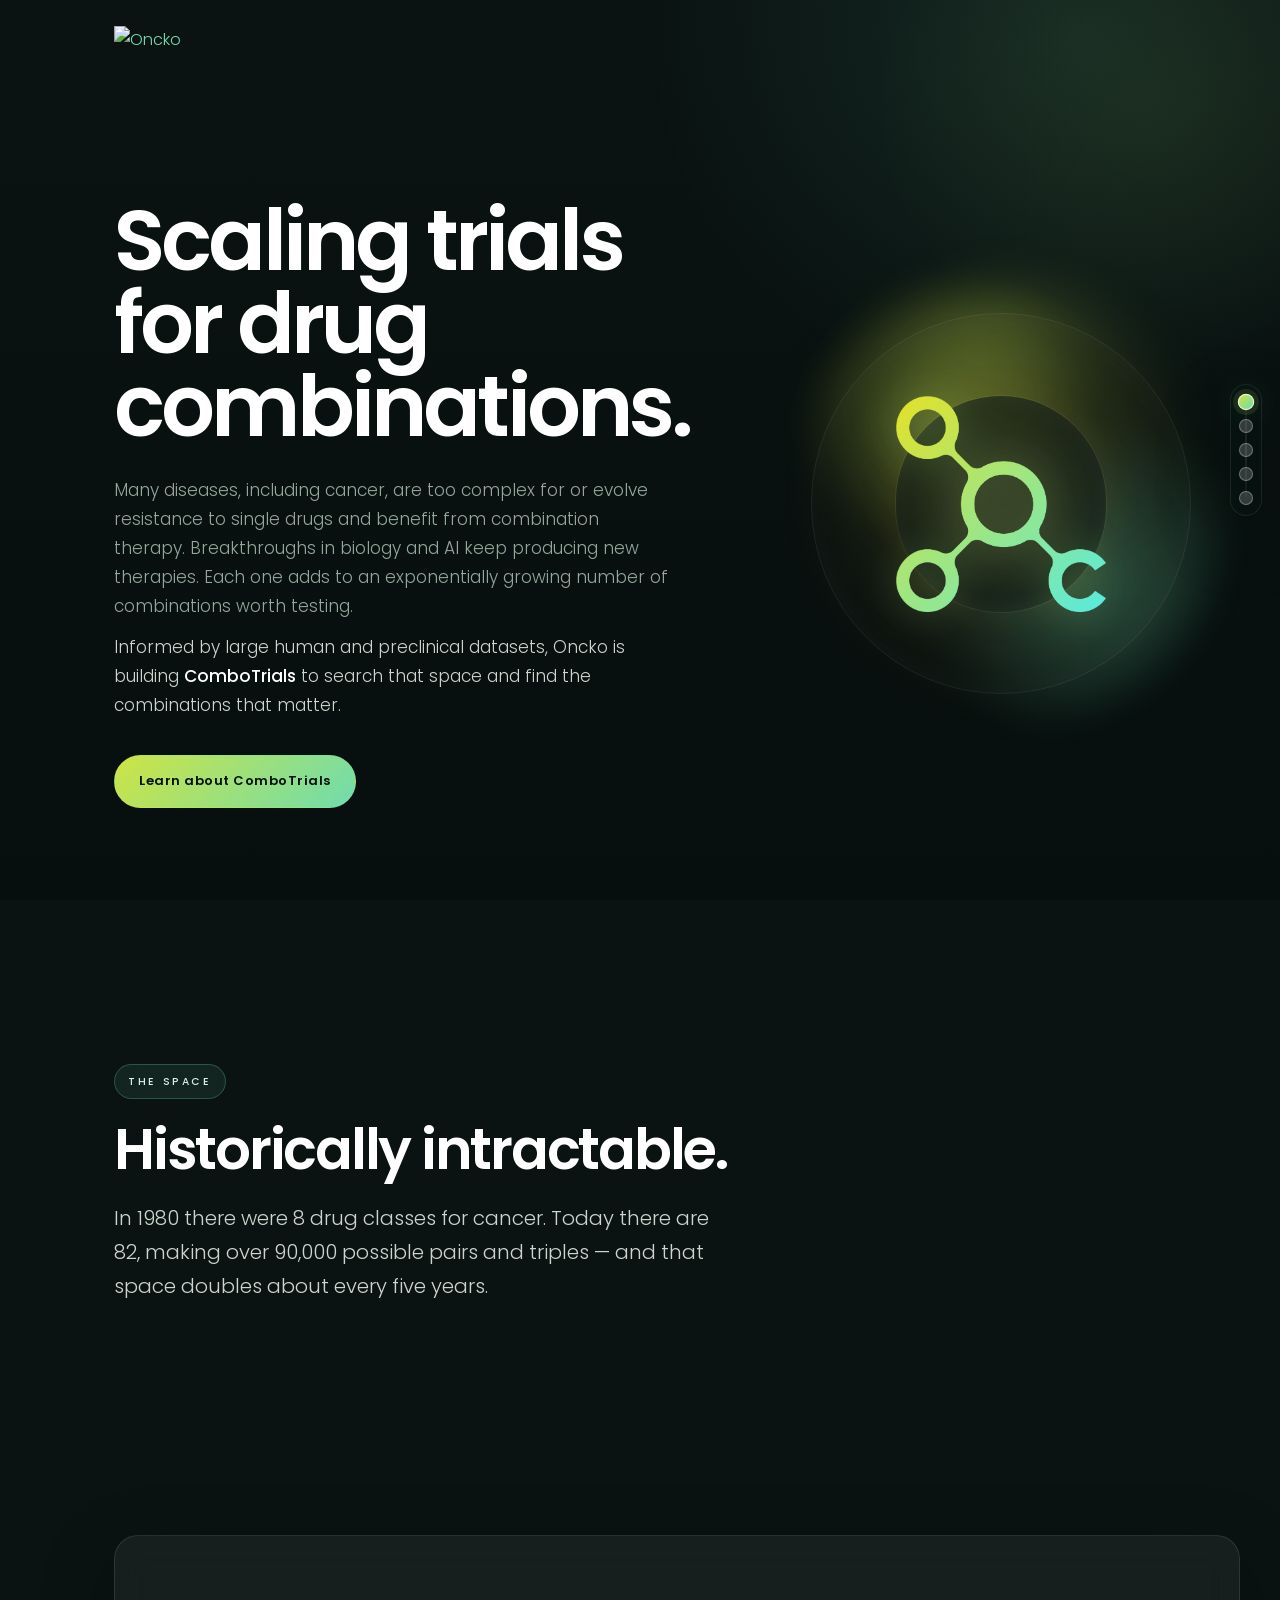
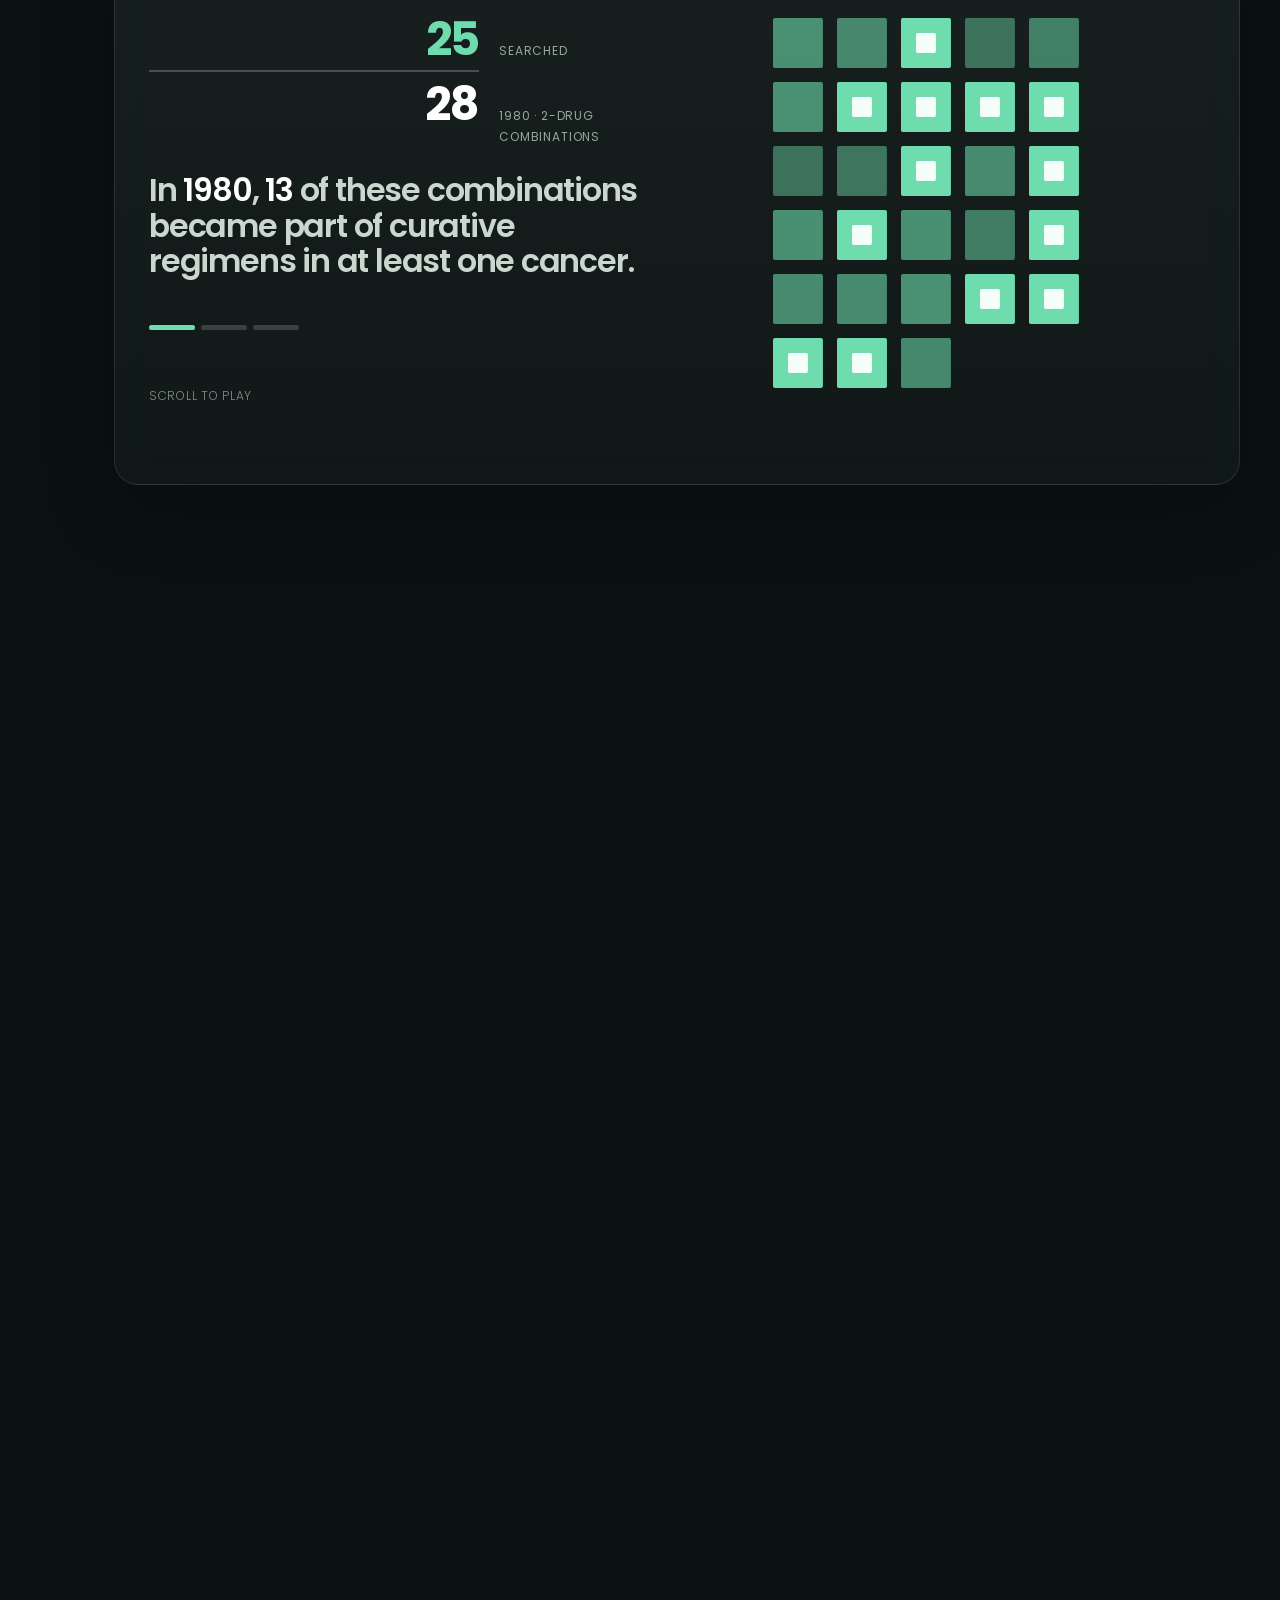
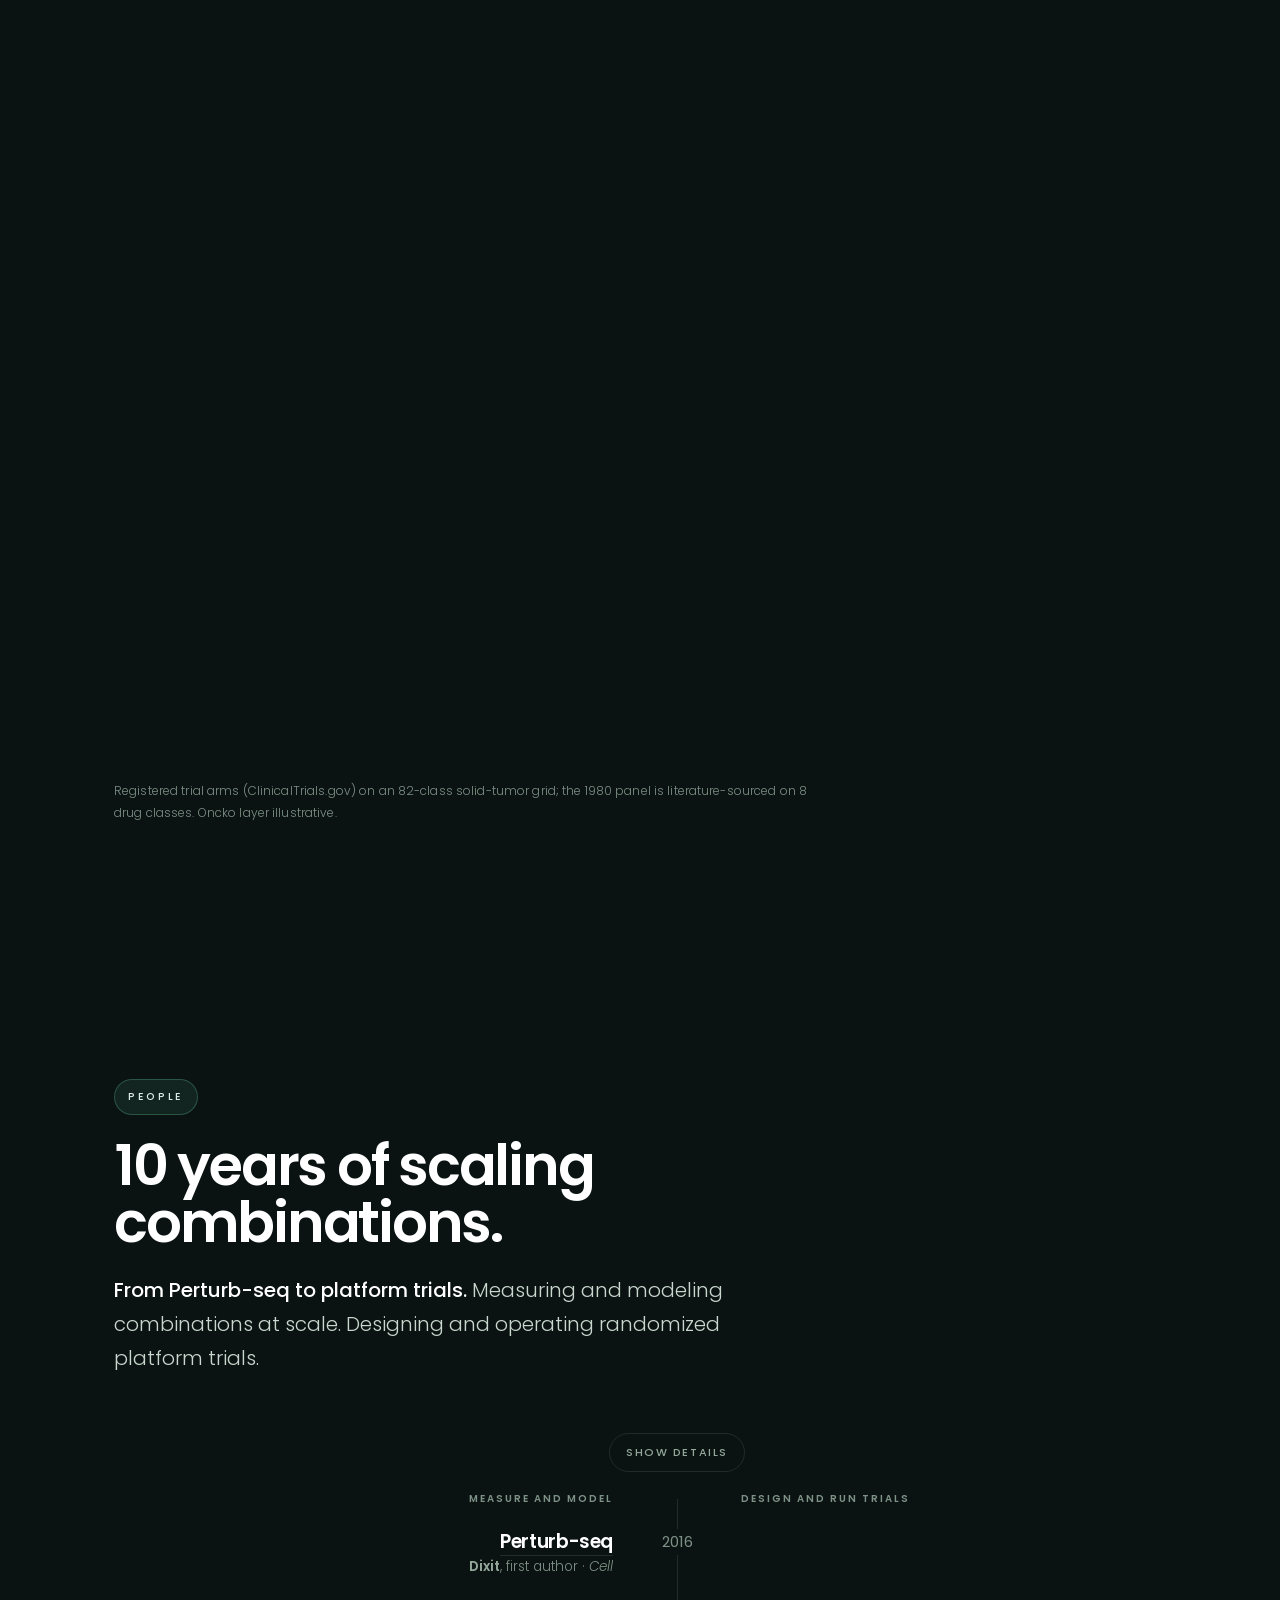
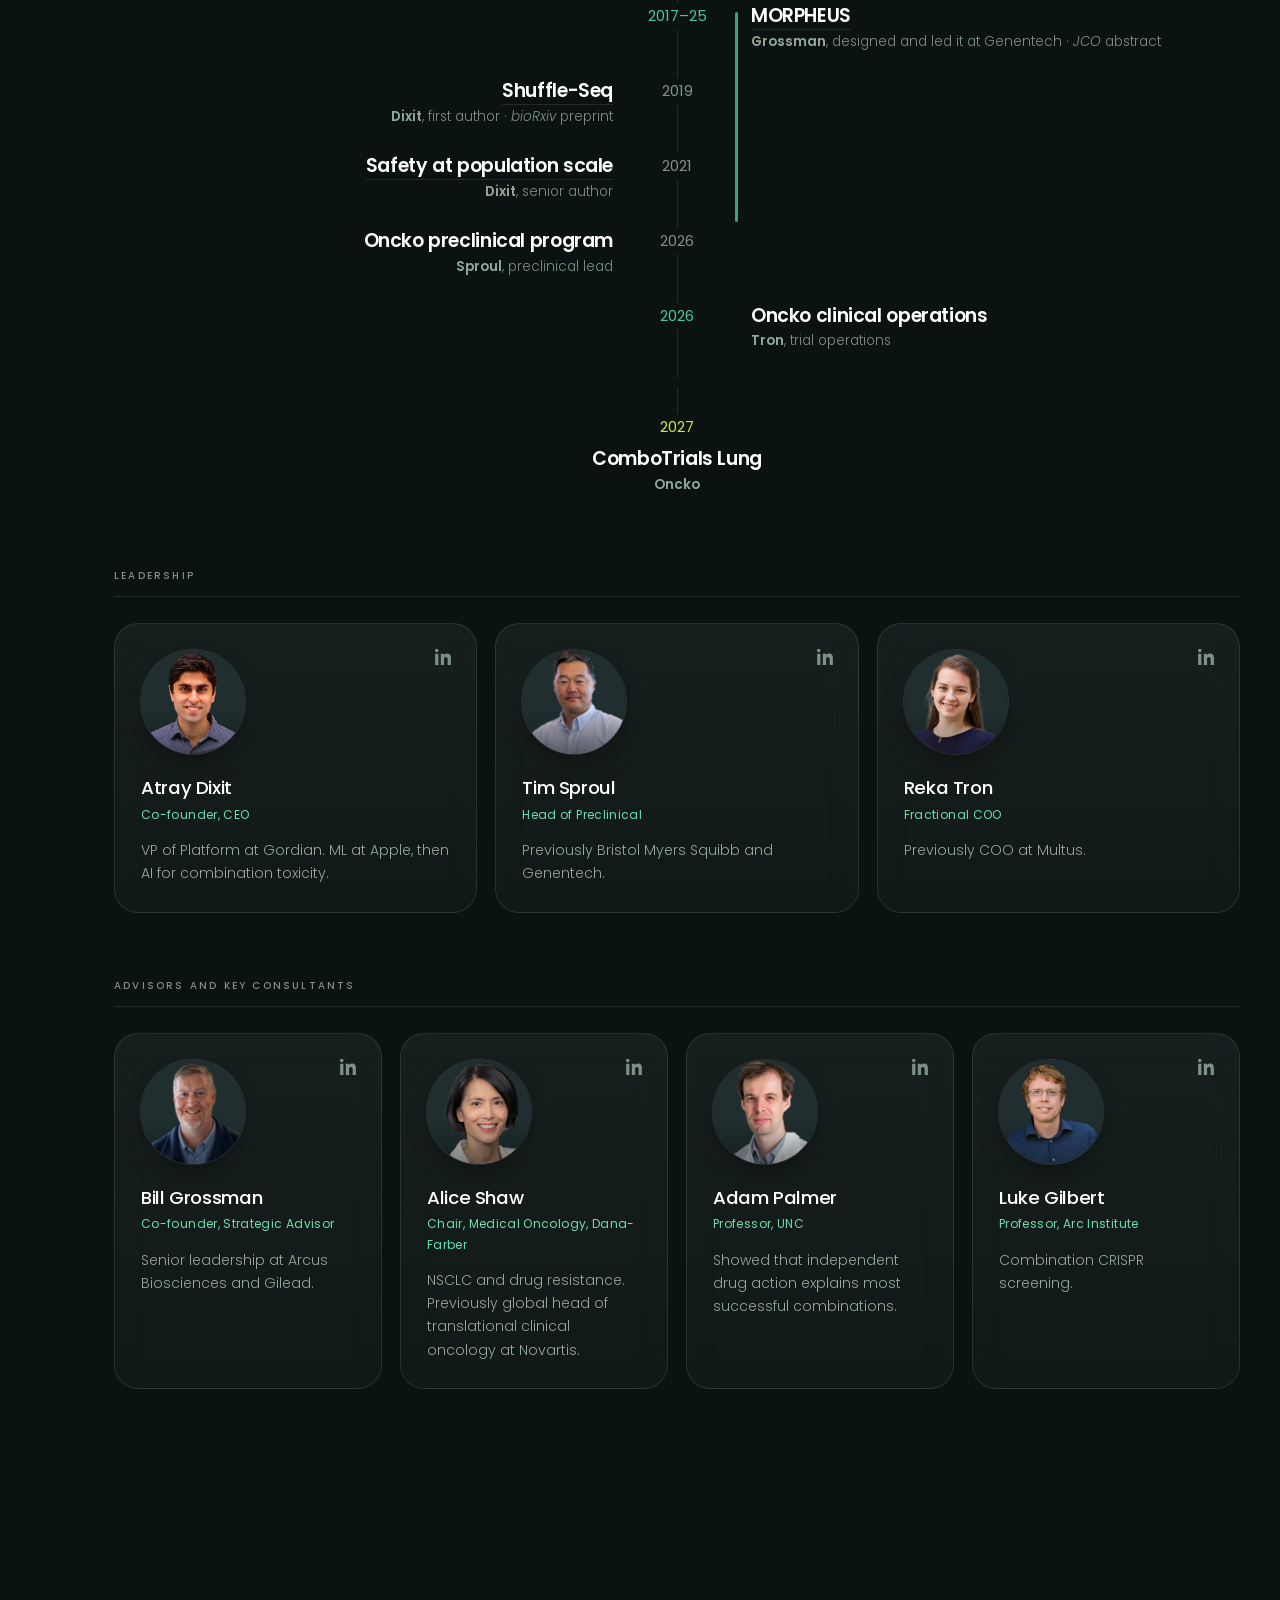
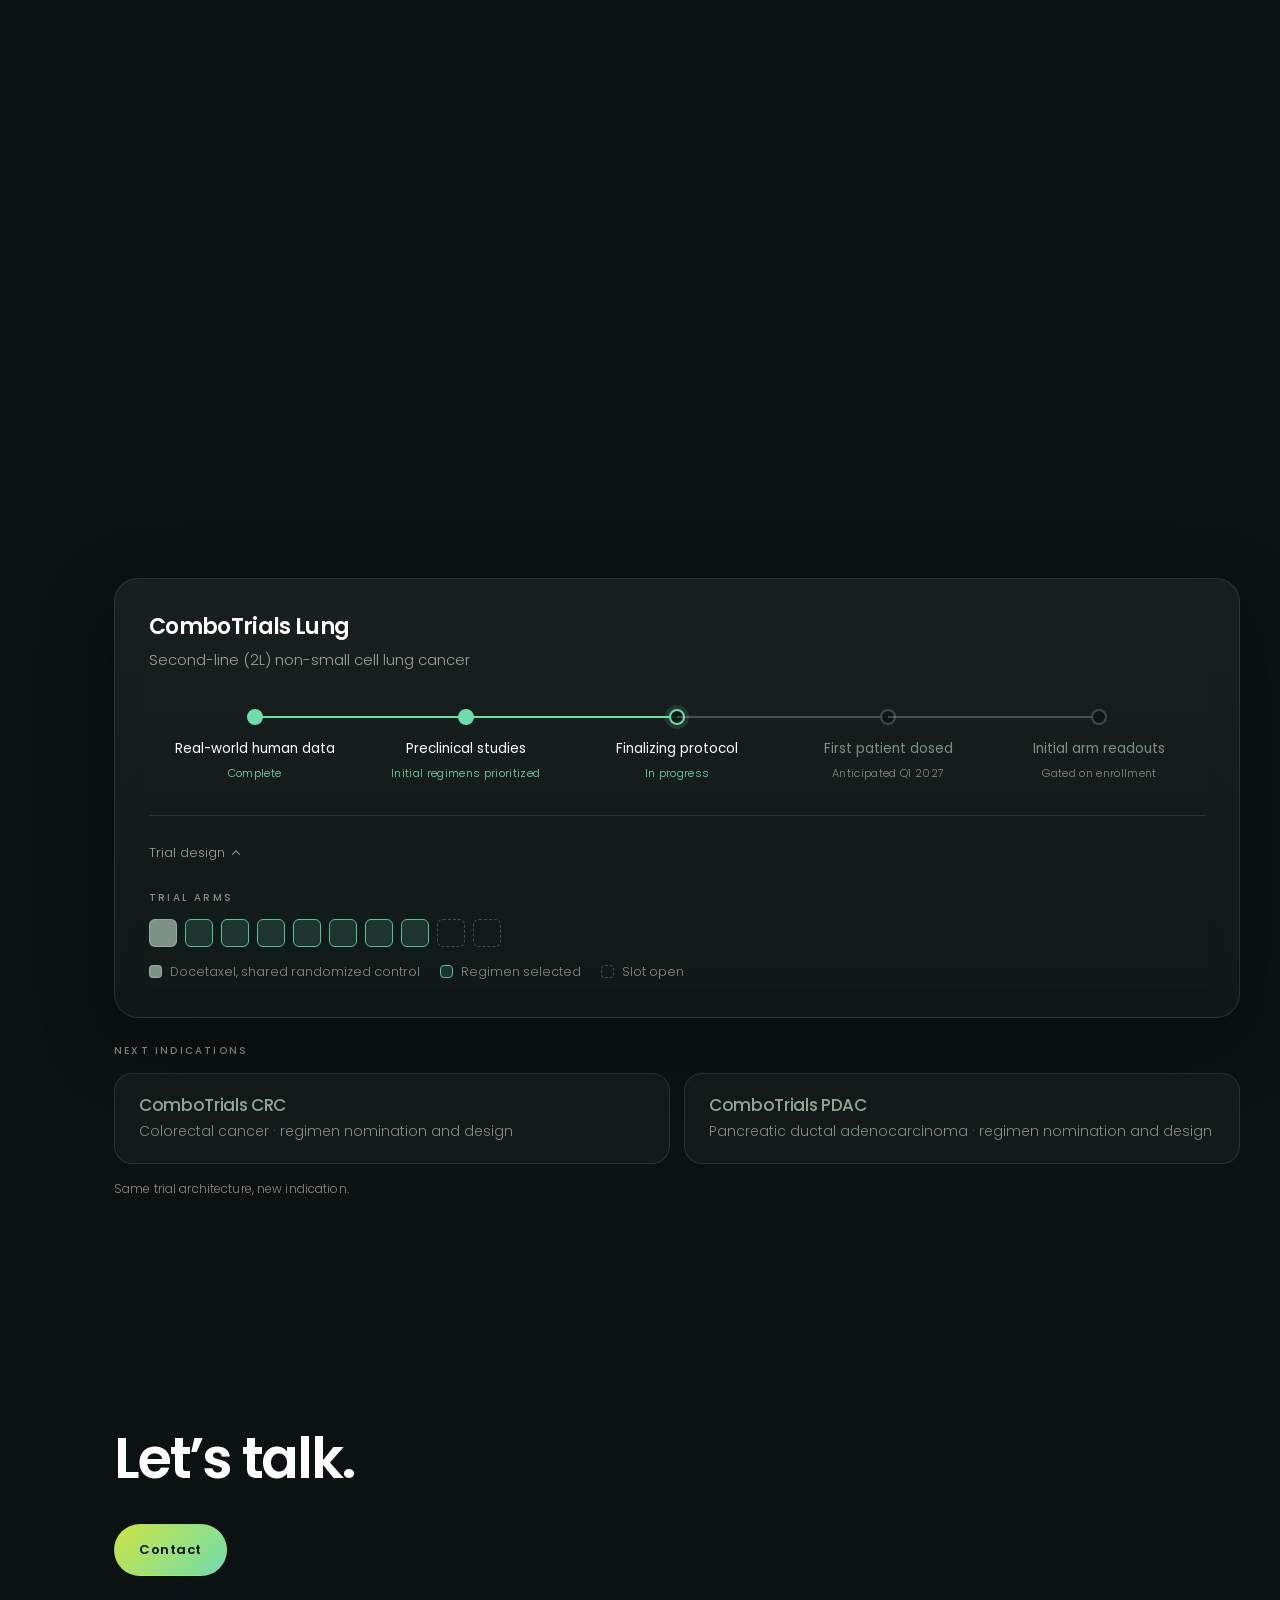
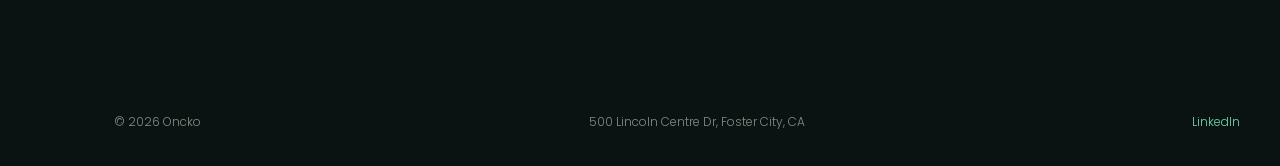
==== index.html @ bdc12501 "Strip internal comments from the shipped source; trim the method disclosure From a disclosure-risk r" ====
<!DOCTYPE html>
<html lang="en">
<head>
  <meta charset="UTF-8" />
  <meta name="viewport" content="width=device-width, initial-scale=1.0" />
  <meta name="color-scheme" content="dark" />
  <meta name="theme-color" content="#0A1312" />
  <meta name="robots" content="index, follow" />
  <meta name="format-detection" content="telephone=no" />
  <meta name="author" content="Oncko" />
  <meta name="description" content="AI makes therapeutic hypotheses abundant. Oncko makes clinical proof scalable. ComboTrials is a platform trial designed to find the best drug combinations." />

  <title>Oncko | Scaling trials for drug combinations</title>
  <link rel="canonical" href="https://www.oncko.com/" />

  <meta property="og:type" content="website" />
  <meta property="og:url" content="https://www.oncko.com/" />
  <meta property="og:site_name" content="Oncko" />
  <meta property="og:title" content="Oncko | Scaling trials for drug combinations" />
  <meta property="og:description" content="AI makes therapeutic hypotheses abundant. Oncko makes clinical proof scalable. ComboTrials is a platform trial designed to find the best drug combinations." />
  <meta property="og:image" content="https://www.oncko.com/img/ONCKO-ICON.png" />

  <meta name="twitter:card" content="summary" />
  <meta name="twitter:title" content="Oncko | Scaling trials for drug combinations" />
  <meta name="twitter:description" content="AI makes therapeutic hypotheses abundant. Oncko makes clinical proof scalable. ComboTrials is a platform trial designed to find the best drug combinations." />
  <meta name="twitter:image" content="https://www.oncko.com/img/ONCKO-ICON.png" />

  <script type="application/ld+json">
  {
    "@context": "https://schema.org",
    "@type": "Organization",
    "name": "Oncko",
    "url": "https://www.oncko.com/",
    "logo": "https://www.oncko.com/img/ONCKO-ICON.png",
    "email": "info@oncko.com",
    "description": "Oncko searches the space of multi-drug therapeutic combinations and tests what it finds in combination trials.",
    "address": {
      "@type": "PostalAddress",
      "streetAddress": "500 Lincoln Centre Dr",
      "addressLocality": "Foster City",
      "addressRegion": "CA",
      "addressCountry": "US"
    },
    "sameAs": ["https://www.linkedin.com/company/oncko/"]
  }
  </script>

  <!-- Google tag (gtag.js) -->
  <script async src="https://www.googletagmanager.com/gtag/js?id=G-SZGFS13KK4"></script>
  <script>
    window.dataLayer = window.dataLayer || [];
    function gtag(){dataLayer.push(arguments);}
    gtag('js', new Date());
    gtag('config', 'G-SZGFS13KK4');
  </script>

  <link rel="preconnect" href="https://fonts.googleapis.com">
  <link rel="preconnect" href="https://fonts.gstatic.com" crossorigin>
  <link href="https://fonts.googleapis.com/css2?family=Poppins:wght@300;400;500;600&display=swap" rel="stylesheet">

  <link rel="icon" href="img/favicon/favicon.ico">
  <link rel="icon" type="image/png" sizes="32x32" href="img/favicon/favicon-32x32.png">
  <link rel="icon" type="image/png" sizes="16x16" href="img/favicon/favicon-16x16.png">
  <link rel="apple-touch-icon" sizes="180x180" href="img/favicon/apple-touch-icon.png">
  <link rel="icon" type="image/png" sizes="192x192" href="img/favicon/android-chrome-192x192.png">
  <link rel="icon" type="image/png" sizes="512x512" href="img/favicon/android-chrome-512x512.png">

  <link rel="stylesheet" href="css/styles.css">
</head>
<body>

  <nav class="side-nav" aria-label="Section navigation">
    <a class="nav-dot active" href="#home" aria-label="Home"><span class="nav-label">Home</span></a>
    <a class="nav-dot" href="#search" aria-label="The space"><span class="nav-label">The space</span></a>
    <a class="nav-dot" href="#team" aria-label="People"><span class="nav-label">People</span></a>
    <a class="nav-dot" href="#trials" aria-label="Trials and partnering"><span class="nav-label">Trials &amp; Partnering</span></a>
    <a class="nav-dot" href="#contact" aria-label="Contact"><span class="nav-label">Contact</span></a>
  </nav>

  <!-- The logo and the footer both used to hang off the viewport's left edge while
       every other thing on the page sits in a centred 1200px column. They agreed
       only at 1280px wide, which is why it went unnoticed: at 1440 the footer was
       43px out and at 1920 it was 283px out, with the logo 361px out. Both now sit
       in the same .container as the content, so one rule governs the page's left
       edge instead of three. -->
  <header class="site-header">
    <div class="container">
      <a href="#home" aria-label="Oncko home"><img src="img/ONCKO-LOGO.svg" alt="Oncko" class="logo"></a>
    </div>
  </header>

  <main class="shell">

    <!-- ==================================================== hero ========= -->
    <section class="section" id="home">
      <div class="container hero">
        <div class="hero-grid">
          <div>
            <h1 data-reveal>Scaling trials for drug combinations.</h1>
            <p class="hero-support" data-reveal style="--d:110ms">
              Many diseases, including cancer, are too complex for or evolve resistance
              to single drugs and benefit from combination therapy.
              Breakthroughs in biology and AI keep producing new therapies. Each one adds to
              an exponentially growing number of combinations worth testing.
            </p>
            <p class="hero-support" data-reveal style="--d:150ms">
              Informed by large human and preclinical datasets, Oncko is building
              <strong>ComboTrials</strong> to search that space and find the combinations that
              matter.
            </p>
            <div class="hero-actions" data-reveal style="--d:185ms">
              <a class="btn btn-primary" href="#trials">Learn about ComboTrials</a>
            </div>
          </div>

          <div class="hero-mark" aria-hidden="true">
            <div class="hero-orb" data-reveal style="--d:160ms">
              <!-- THE GLOW MOVES, AND THE MARK COUNTS ITS OWN COMBINATIONS.
                   Atray, on the ring-and-chords version that was here: "don't like
                   the animation with dots and lines, can you just make the glow
                   move in addition to fading in an out? another idea is that there
                   are essentially 4 nodes in the logo...and we could have all 2^4 =
                   subsets light up randomly."

                   Both, because they are different registers. .hero-sweep is one
                   off-centre blob orbiting the orb, which is the moving light. The
                   four .hero-node glows sit exactly on the mark's own rings and a
                   different SUBSET of them lights each beat - sixteen subsets of
                   four nodes, in a fixed shuffled order, so it looks random and is
                   deterministic and needs no script. The empty set is one of the
                   sixteen and earns its place: it is the dark beat that stops the
                   cycle reading as a loop.

                   Node centres and colours are MEASURED from ONCKO-ICON.png, not
                   guessed: the three closed rings were found as the centroids of
                   their holes, the open "C" by scanline against the mirrored
                   geometry of the ring opposite it. If the icon art ever changes,
                   these four coordinates are wrong and must be re-measured. -->
              <div class="hero-sweep" aria-hidden="true"></div>

              <div class="hero-logo-wrap">
                <span class="hero-node n0"></span>
                <span class="hero-node n1"></span>
                <span class="hero-node n2"></span>
                <span class="hero-node n3"></span>
                <img src="img/ONCKO-ICON.png" alt="" class="hero-logo-mark">
              </div>
            </div>
          </div>
        </div>
      </div>
    </section>

    <!-- ================================================== the space ====== -->
    <section class="section" id="search">
      <div class="container">
        <div class="section-head" data-reveal>
          <p class="eyebrow">The space</p>
          <h2>Historically intractable.</h2>
          <p class="lede">
            In 1980 there were 8 drug classes for cancer. Today there are 82,
            making over 90,000 possible pairs and triples &mdash; and that space doubles
            about every five years.
          </p>
        </div>

        <!-- One viewport tall. The board does not scroll past: while the
             sequence is unfinished, main.js cancels the gesture and holds the
             page here. Do not add runway - runway is what let a flick carry the
             reader out with beats unplayed. -->
        <div class="board-track">
          <div class="board-pin">
            <div class="board-wrap card pad" data-reveal style="--d:120ms">
              <div class="onb" data-state="0">
                <div class="onb-side">
                  <!-- The fraction is a fixed instrument: same two slots on every
                       beat, so the reader's eye learns where to look and the CHANGE
                       is the message. Numerator grows ~116x, denominator ~687,000x.
                       Both roll geometrically off the same interpolant as the camera
                       dolly, so the numbers and the zoom move together. -->
                  <div class="onb-frac" id="onb-frac">
                    <div class="onb-fr">
                      <span class="onb-fnum" id="onb-num">25</span>
                      <span class="onb-flab">searched</span>
                    </div>
                    <div class="onb-frule"></div>
                    <div class="onb-fr">
                      <span class="onb-fden" id="onb-den">28</span>
                      <span class="onb-flab" id="onb-basis">1980 &middot; 2-drug combinations</span>
                    </div>
                  </div>
                  <p class="onb-line" id="onb-line"></p>
                  <div class="onb-prog" id="onb-prog"></div>
                  <p class="onb-hint" id="onb-hint" aria-hidden="true"></p>
                </div>

                <button class="onb-stage" id="onb-stage" aria-live="polite">
                  <canvas class="onb-canvas" id="onb-canvas"></canvas>
                </button>
              </div>
            </div>
          </div>
        </div>

        <p class="caption" data-reveal>
          Registered trial arms (ClinicalTrials.gov) on an 82-class solid-tumor grid;
          the 1980 panel is literature-sourced on 8 drug classes. Oncko layer
          illustrative.
        </p>

      </div>
    </section>

    <!-- ====================================================== people ===== -->
    <section class="section" id="team">
      <div class="container">
        <div class="section-head" data-reveal>
          <p class="eyebrow">People</p>
          <h2>10 years of scaling combinations.</h2>
          <p class="lede">
            <strong>From Perturb-seq to platform trials.</strong> Measuring and modeling
            combinations at scale. Designing and operating randomized platform trials.
          </p>
        </div>

        <!-- Dated, authored, linkable. Every row resolves to a DOI or an NCT, which
             is the point: a credential asks to be believed, an artifact can be
             checked. This is also the only place on the site that carries a date.
             Two tracks on one time axis, and the fork is the argument: the
             preclinical capability was built 2016-2019, the clinical work runs
             2021 onward. Desktop puts them on opposite sides of a centre rail;
             mobile keeps one rail and the two headers stay inline, which works
             because the tracks do not overlap in time. -->
        <!-- ONE TIME AXIS, TWO THREADS, ONE ENDPOINT. Rows are in true
             chronological order and the TRACK is carried by which rail the node sits
             on, not by grouping - which is what fixes 2021 appearing to come after
             2017-2025. Both rails run the full height and bend into the ComboTrials
             node, so the convergence is drawn rather than asserted. All of it lives
             in a narrow left gutter, so the design is width-independent: mobile and
             desktop are the same picture with a narrower gutter, and the content
             column never reflows. -->
        <!-- COMPRESSED BY DEFAULT, ONE CONTROL FOR ALL OF IT. Atray: "having the
             timeline more vertically compressed by default could be good so people
             can scroll through in an instant." Per-row accordions were rejected -
             they hide a checkable DOI behind a tap, seven times over. One toggle
             opens every description at once, and what is hidden is only the
             description sentence: the year, the linked title and the attribution
             stay on screen, so the evidence is never the thing behind the click. -->
        <div class="tl-bar">
          <button class="tl-toggle" type="button" id="tl-toggle" aria-expanded="false" aria-controls="tl-list">
            <span class="tl-tg-a">Show details</span>
            <span class="tl-tg-b">Hide details</span>
          </button>
        </div>

        <ol class="tl" id="tl-list" data-reveal style="--d:80ms">

          <li class="tl-key" aria-hidden="true">
            <span class="tl-k t-a">Measure and model</span>
            <span class="tl-k t-b">Design and run trials</span>
          </li>

          <li class="tl-item t-a" data-year="2016">
            <span class="tl-tag" aria-hidden="true">Measure</span>
            <span class="tl-year">2016</span>
            <div class="tl-body">
              <h3 class="tl-title"><a href="https://doi.org/10.1016/j.cell.2016.11.038" target="_blank" rel="noopener noreferrer">Perturb-seq</a></h3>
              <span class="tl-cite"><b>Dixit</b>, first author &middot; <em>Cell</em></span>
              <p class="tl-what">Scaled CRISPR perturbations including combinations with single-cell RNA readouts.</p>
            </div>
          </li>

          <li class="tl-item t-b is-span" data-year="2017" data-span-to="2025">
            <span class="tl-tag" aria-hidden="true">Trials</span>
            <!-- THE YEAR CELL IS THE TIME AXIS, so a row that is a duration says so
                 here rather than only in a description the compressed default hides.
                 MORPHEUS ran 2017 to 2025; the band's length is interpolated to 2025
                 in main.js so the geometry and the label agree. -->
            <span class="tl-year">2017&ndash;25</span>
            <div class="tl-body">
              <!-- The link is the platform-design abstract, not a results paper, because
                   it is the only MORPHEUS publication Grossman is actually on: author 17
                   of 18, verified against Crossref. He is on neither the JITC MORPHEUS-Lung
                   paper nor the Oncologist PDAC/GC paper that used to be cited here, and
                   an attribution should point at something carrying the name. -->
              <h3 class="tl-title"><a href="https://doi.org/10.1200/JCO.2018.36.4_suppl.TPS530" target="_blank" rel="noopener noreferrer">MORPHEUS</a></h3>
              <span class="tl-cite"><b>Grossman</b>, designed and led it at Genentech &middot; <em>JCO</em> abstract</span>
              <p class="tl-what">Randomized multi-arm platforms across six tumor types, 2017 to 2025.</p>
            </div>
          </li>

          <li class="tl-item t-a" data-year="2019">
            <span class="tl-tag" aria-hidden="true">Measure</span>
            <span class="tl-year">2019</span>
            <div class="tl-body">
              <h3 class="tl-title"><a href="https://doi.org/10.1101/861443" target="_blank" rel="noopener noreferrer">Shuffle-Seq</a></h3>
              <span class="tl-cite"><b>Dixit</b>, first author &middot; <em>bioRxiv</em> preprint</span>
              <p class="tl-what">Scaled combinatorial genetic-interaction screens.</p>
            </div>
          </li>

          <li class="tl-item t-a" data-year="2021">
            <span class="tl-tag" aria-hidden="true">Measure</span>
            <span class="tl-year">2021</span>
            <div class="tl-body">
              <h3 class="tl-title"><a href="https://doi.org/10.3390/ijerph18052600" target="_blank" rel="noopener noreferrer">Safety at population scale</a></h3>
              <span class="tl-cite"><b>Dixit</b>, senior author</span>
              <p class="tl-what">Modeled combination toxicity across 500,000 UK Biobank participants.</p>
            </div>
          </li>

          <li class="tl-item t-a" data-year="2026">
            <span class="tl-tag" aria-hidden="true">Measure</span>
            <span class="tl-year">2026</span>
            <div class="tl-body">
              <h3 class="tl-title">Oncko preclinical program</h3>
              <span class="tl-cite"><b>Sproul</b>, preclinical lead</span>
              <p class="tl-what">Scaled in vivo combination testing; initial regimens prioritized.</p>
            </div>
          </li>

          <li class="tl-item t-b" data-year="2026">
            <span class="tl-tag" aria-hidden="true">Trials</span>
            <span class="tl-year">2026</span>
            <div class="tl-body">
              <h3 class="tl-title">Oncko clinical operations</h3>
              <span class="tl-cite"><b>Tron</b>, trial operations</span>
              <p class="tl-what">ComboTrials Lung protocol in finalization.</p>
            </div>
          </li>

          <li class="tl-join" aria-hidden="true">
            <svg viewBox="0 0 100 100" preserveAspectRatio="none" focusable="false">
              <path d="M18 0 L45 100" vector-effect="non-scaling-stroke"/>
              <path d="M72 0 L45 100" vector-effect="non-scaling-stroke"/>
            </svg>
          </li>

          <li class="tl-item t-end" data-year="2027">
            <span class="tl-tag" aria-hidden="true">Oncko</span>
            <span class="tl-year">2027</span>
            <div class="tl-body">
              <h3 class="tl-title">ComboTrials Lung</h3>
              <span class="tl-cite"><b>Oncko</b></span>
              <p class="tl-what">First patient anticipated Q1 2027.</p>
            </div>
          </li>

        </ol>

        <div class="tier" data-reveal>
          <span class="label">Leadership</span>
          <div class="people">

            <a class="person" href="https://www.linkedin.com/in/atray-dixit/" target="_blank" rel="noopener noreferrer">
              <span class="li" aria-hidden="true">
                <svg width="17" height="17" viewBox="0 0 24 24" fill="currentColor"><path d="M4.98 3.5C4.98 4.88 3.87 6 2.5 6S0 4.88 0 3.5C0 2.12 1.12 1 2.5 1S4.98 2.12 4.98 3.5zM.22 8h4.56V24H.22V8zm7.98 0h4.37v2.19h.06c.61-1.16 2.1-2.38 4.32-2.38 4.62 0 5.47 3.04 5.47 7V24h-4.56v-8.15c0-1.94-.7-3.27-2.44-3.27-1.33 0-2.12.9-2.47 1.76-.13.31-.16.74-.16 1.17V24H8.2V8z"/></svg>
              </span>
              <div class="avatar"><img src="img/team/atray.jpg" alt="Atray Dixit" loading="lazy"></div>
              <h3>Atray Dixit</h3>
              <p class="role">Co-founder, CEO</p>
              <p class="bio">
                VP of Platform at Gordian. ML at Apple, then AI for combination
                toxicity.
              </p>
            </a>

            <a class="person" href="https://www.linkedin.com/in/tim-sproul/" target="_blank" rel="noopener noreferrer">
              <span class="li" aria-hidden="true">
                <svg width="17" height="17" viewBox="0 0 24 24" fill="currentColor"><path d="M4.98 3.5C4.98 4.88 3.87 6 2.5 6S0 4.88 0 3.5C0 2.12 1.12 1 2.5 1S4.98 2.12 4.98 3.5zM.22 8h4.56V24H.22V8zm7.98 0h4.37v2.19h.06c.61-1.16 2.1-2.38 4.32-2.38 4.62 0 5.47 3.04 5.47 7V24h-4.56v-8.15c0-1.94-.7-3.27-2.44-3.27-1.33 0-2.12.9-2.47 1.76-.13.31-.16.74-.16 1.17V24H8.2V8z"/></svg>
              </span>
              <div class="avatar"><img src="img/team/tim.jpg" alt="Tim Sproul" loading="lazy"></div>
              <h3>Tim Sproul</h3>
              <p class="role">Head of Preclinical</p>
              <p class="bio">
                Previously Bristol Myers Squibb and Genentech.
              </p>
            </a>

            <a class="person" href="https://www.linkedin.com/in/rekatron/" target="_blank" rel="noopener noreferrer">
              <span class="li" aria-hidden="true">
                <svg width="17" height="17" viewBox="0 0 24 24" fill="currentColor"><path d="M4.98 3.5C4.98 4.88 3.87 6 2.5 6S0 4.88 0 3.5C0 2.12 1.12 1 2.5 1S4.98 2.12 4.98 3.5zM.22 8h4.56V24H.22V8zm7.98 0h4.37v2.19h.06c.61-1.16 2.1-2.38 4.32-2.38 4.62 0 5.47 3.04 5.47 7V24h-4.56v-8.15c0-1.94-.7-3.27-2.44-3.27-1.33 0-2.12.9-2.47 1.76-.13.31-.16.74-.16 1.17V24H8.2V8z"/></svg>
              </span>
              <div class="avatar"><img src="img/team/reka.png" alt="Reka Tron" loading="lazy"></div>
              <h3>Reka Tron</h3>
              <p class="role">Fractional COO</p>
              <p class="bio">Previously COO at Multus.</p>
            </a>

          </div>
        </div>

        <div class="tier" data-reveal>
          <span class="label">Advisors and key consultants</span>
          <div class="people">

            <a class="person" href="https://www.linkedin.com/in/william-grossman-md-phd-7958018/" target="_blank" rel="noopener noreferrer">
              <span class="li" aria-hidden="true">
                <svg width="17" height="17" viewBox="0 0 24 24" fill="currentColor"><path d="M4.98 3.5C4.98 4.88 3.87 6 2.5 6S0 4.88 0 3.5C0 2.12 1.12 1 2.5 1S4.98 2.12 4.98 3.5zM.22 8h4.56V24H.22V8zm7.98 0h4.37v2.19h.06c.61-1.16 2.1-2.38 4.32-2.38 4.62 0 5.47 3.04 5.47 7V24h-4.56v-8.15c0-1.94-.7-3.27-2.44-3.27-1.33 0-2.12.9-2.47 1.76-.13.31-.16.74-.16 1.17V24H8.2V8z"/></svg>
              </span>
              <div class="avatar"><img src="img/team/bill.jpg" alt="Bill Grossman" loading="lazy"></div>
              <h3>Bill Grossman</h3>
              <p class="role">Co-founder, Strategic Advisor</p>
              <p class="bio">
                Senior leadership at Arcus Biosciences and Gilead.
              </p>
            </a>

            <a class="person" href="https://www.linkedin.com/in/alice-shaw-7a1023b/" target="_blank" rel="noopener noreferrer">
              <span class="li" aria-hidden="true">
                <svg width="17" height="17" viewBox="0 0 24 24" fill="currentColor"><path d="M4.98 3.5C4.98 4.88 3.87 6 2.5 6S0 4.88 0 3.5C0 2.12 1.12 1 2.5 1S4.98 2.12 4.98 3.5zM.22 8h4.56V24H.22V8zm7.98 0h4.37v2.19h.06c.61-1.16 2.1-2.38 4.32-2.38 4.62 0 5.47 3.04 5.47 7V24h-4.56v-8.15c0-1.94-.7-3.27-2.44-3.27-1.33 0-2.12.9-2.47 1.76-.13.31-.16.74-.16 1.17V24H8.2V8z"/></svg>
              </span>
              <div class="avatar"><img src="img/team/alice.jpg" alt="Alice Shaw" loading="lazy"></div>
              <h3>Alice Shaw</h3>
              <p class="role">Chair, Medical Oncology, Dana-Farber</p>
              <p class="bio">
                NSCLC and drug resistance. Previously global head of translational clinical
                oncology at Novartis.
              </p>
            </a>

            <a class="person" href="https://www.linkedin.com/in/adam-palmer-02181814/" target="_blank" rel="noopener noreferrer">
              <span class="li" aria-hidden="true">
                <svg width="17" height="17" viewBox="0 0 24 24" fill="currentColor"><path d="M4.98 3.5C4.98 4.88 3.87 6 2.5 6S0 4.88 0 3.5C0 2.12 1.12 1 2.5 1S4.98 2.12 4.98 3.5zM.22 8h4.56V24H.22V8zm7.98 0h4.37v2.19h.06c.61-1.16 2.1-2.38 4.32-2.38 4.62 0 5.47 3.04 5.47 7V24h-4.56v-8.15c0-1.94-.7-3.27-2.44-3.27-1.33 0-2.12.9-2.47 1.76-.13.31-.16.74-.16 1.17V24H8.2V8z"/></svg>
              </span>
              <div class="avatar"><img src="img/team/adam.jpg" alt="Adam Palmer" loading="lazy"></div>
              <h3>Adam Palmer</h3>
              <p class="role">Professor, UNC</p>
              <p class="bio">
                Showed that independent drug action explains most successful combinations.
              </p>
            </a>

            <a class="person" href="https://www.linkedin.com/in/luke-gilbert-482a1048/" target="_blank" rel="noopener noreferrer">
              <span class="li" aria-hidden="true">
                <svg width="17" height="17" viewBox="0 0 24 24" fill="currentColor"><path d="M4.98 3.5C4.98 4.88 3.87 6 2.5 6S0 4.88 0 3.5C0 2.12 1.12 1 2.5 1S4.98 2.12 4.98 3.5zM.22 8h4.56V24H.22V8zm7.98 0h4.37v2.19h.06c.61-1.16 2.1-2.38 4.32-2.38 4.62 0 5.47 3.04 5.47 7V24h-4.56v-8.15c0-1.94-.7-3.27-2.44-3.27-1.33 0-2.12.9-2.47 1.76-.13.31-.16.74-.16 1.17V24H8.2V8z"/></svg>
              </span>
              <div class="avatar"><img src="img/team/luke.jpg" alt="Luke Gilbert" loading="lazy"></div>
              <h3>Luke Gilbert</h3>
              <p class="role">Professor, Arc Institute</p>
              <p class="bio">Combination CRISPR screening.</p>
            </a>

          </div>
        </div>

      </div>
    </section>


    <!-- ==================================================== trials ====== -->
    <section class="section" id="trials">
      <div class="container">
        <div class="section-head" data-reveal>
          <p class="eyebrow">Trials &amp; Partnering</p>
          <!-- THE WORDMARK APPEARS EXACTLY ONCE, IN THE HEADLINE, ABOVE ITS
               EXPANSION. It went under the H2 first and the word then appeared
               twice forty pixels apart, styled once and not the other - so it
               lives IN the headline instead, which is where a wordmark belongs and
               leaves the word said once.

               The name stays plain "ComboTrials" in all eight other places on the
               page. Mid-word capitals get spelled out by screen readers and read as
               a typo wherever the reader has not been told what they mean, and the
               protocol and the deck say ComboTrials, so the site should not be the
               one document that disagrees. Here the four letters sit directly above
               the four words they stand for and the same mint marks both, so the
               device explains itself in a glance and never has to appear again.

               aria-label carries the plain name; the styled copy is aria-hidden, so
               assistive tech says "ComboTrials programs" and recites no letters. -->
          <h2 class="h2-mark">
            <span aria-label="ComboTrials"><span aria-hidden="true">Combo<b>T</b>r<b>IAL</b>s</span></span> programs.
          </h2>
          <p class="lm-exp"><b>T</b>rial <b>i</b>n <b>a</b> <b>l</b>oop</p>

          <p class="lede">
            Platform clinical trials designed to scale combination testing. Built for teams exploring
            new combinations in lung, colorectal or pancreatic cancer.
          </p>
        </div>

        <div class="join" data-reveal style="--d:80ms">
          <p>
            One protocol, one shared randomized control, one operational team, and a set of
            prioritized backbones to combine with. A partner arm joins the platform instead of
            standing up a new trial, which is what shortens the path to human proof.
          </p>
          <a class="btn btn-primary" href="mailto:partnerships@oncko.com">Interested in partnering?</a>
        </div>

        <div class="cp">

          <section class="program card pad" data-reveal aria-labelledby="lung-title">
            <h3 id="lung-title">ComboTrials Lung</h3>
            <p class="indication">Second-line (2L) non-small cell lung cancer</p>

            <ol class="track">
              <li class="stage done">
                <div class="marker" aria-hidden="true"><span class="dot"></span></div>
                <div class="stage-name">Real-world human data</div>
                <div class="stage-status">Complete</div>
              </li>

              <li class="stage done">
                <div class="marker" aria-hidden="true"><span class="dot"></span></div>
                <div class="stage-name">Preclinical studies</div>
                <div class="stage-status">Initial regimens prioritized</div>
              </li>

              <li class="stage current" aria-current="step">
                <div class="marker" aria-hidden="true"><span class="dot"></span></div>
                <div class="stage-name">Finalizing protocol</div>
                <div class="stage-status">In progress</div>
              </li>

              <li class="stage">
                <div class="marker" aria-hidden="true"><span class="dot"></span></div>
                <div class="stage-name">First patient dosed</div>
                <div class="stage-status">Anticipated Q1 2027</div>
              </li>

              <li class="stage">
                <div class="marker" aria-hidden="true"><span class="dot"></span></div>
                <div class="stage-name">Initial arm readouts</div>
                <div class="stage-status">Gated on enrollment</div>
              </li>
            </ol>

            <details class="arms-detail" open>
              <summary>Trial design</summary>

              <span class="label">Trial arms</span>
              <div class="arm-grid" role="img"
                   aria-label="Ten arms: one shared docetaxel control, seven with a regimen selected, two slots still open.">
                <div class="arm control"></div>
                <div class="arm selected"></div>
                <div class="arm selected"></div>
                <div class="arm selected"></div>
                <div class="arm selected"></div>
                <div class="arm selected"></div>
                <div class="arm selected"></div>
                <div class="arm selected"></div>
                <div class="arm slot-open"></div>
                <div class="arm slot-open"></div>
              </div>

              <!-- legend order follows the row order, left to right -->
              <div class="arm-keys">
                <span><i class="arm control" aria-hidden="true"></i>Docetaxel, shared randomized control</span>
                <span><i class="arm selected" aria-hidden="true"></i>Regimen selected</span>
                <span><i class="arm slot-open" aria-hidden="true"></i>Slot open</span>
              </div>
            </details>

          </section>

          <div class="next" data-reveal>
            <span class="label">Next indications</span>
            <div class="next-row">
              <div class="next-card">
                <h3>ComboTrials CRC</h3>
                <p>Colorectal cancer &middot; regimen nomination and design</p>
              </div>
              <div class="next-card">
                <h3>ComboTrials PDAC</h3>
                <p>Pancreatic ductal adenocarcinoma &middot; regimen nomination and design</p>
              </div>
            </div>
            <p class="caption">
              Same trial architecture, new indication.
            </p>
          </div>
        </div>
      </div>
    </section>

    <!-- ===================================================== contact ===== -->
    <section class="section" id="contact">
      <div class="container">
        <!-- No eyebrow here, deliberately: with the button reading "Contact" an
             eyebrow reading CONTACT is the same word twice inside 100px. "Let's
             talk." is the only distinctive copy in the section, so it stays and
             the eyebrow goes. The nav dot's label is independent of it. -->
        <div data-reveal>
          <h2>Let&rsquo;s talk.</h2>
          <div class="hero-actions">
            <a class="btn btn-primary" href="mailto:info@oncko.com">Contact</a>
          </div>
        </div>
      </div>
    </section>

  </main>

  <footer>
    <div class="container foot-row">
      <span>&copy; 2026 Oncko</span>
      <span>500 Lincoln Centre Dr, Foster City, CA</span>
      <a href="https://www.linkedin.com/company/oncko/" target="_blank" rel="noopener noreferrer">LinkedIn</a>
    </div>
  </footer>

  <script src="js/main.js"></script>
</body>
</html>
---- css/styles.css ----
:root {
  --ground:      #0A1312;
  --ground-2:    #070F0E;
  --panel:       linear-gradient(180deg, rgba(255,255,255,0.055), rgba(255,255,255,0.028));
  --panel-2:     rgba(255,255,255,0.035);
  --rule:        rgba(255,255,255,0.10);
  --rule-strong: rgba(255,255,255,0.22);

  --text:  #FFFFFF;
  --body:  #C9D7CE;
  --muted: #93A79B;
  --faint: #7E9186;

  --lime:      #CEE444;
  --mint:      #6FDCAE;
  --mint-mid:  #4FC49A;
  --mint-wash: rgba(111, 220, 174, 0.14);

  --sans: Poppins, ui-sans-serif, system-ui, -apple-system, "Segoe UI", sans-serif;

  --pad-y:  clamp(84px, 10vw, 140px);
  --pad-x:  clamp(20px, 4vw, 40px);
  --nav-w:  74px;
  --max:    1200px;
  --radius: 24px;
  --shadow: 0 24px 72px rgba(0, 0, 0, 0.28);
  --ease:   cubic-bezier(0.22, 1, 0.36, 1);
}

*, *::before, *::after { box-sizing: border-box; }

html { scroll-behavior: smooth; }

body {
  margin: 0;
  background: var(--ground);
  color: var(--body);
  font-family: var(--sans);
  font-size: 16px;
  font-weight: 300;
  line-height: 1.7;
  -webkit-font-smoothing: antialiased;

}

body::before {
  content: "";
  position: fixed;
  inset: 0;
  pointer-events: none;
  z-index: 0;
  background:
    radial-gradient(54vw 48vw at 84% 4%, rgba(111, 220, 174, 0.11), transparent 62%),
    radial-gradient(38vw 34vw at 90% 12%, rgba(206, 228, 68, 0.055), transparent 58%),
    linear-gradient(180deg, var(--ground) 0%, var(--ground-2) 100%);
}

img, svg { max-width: 100%; }

a { color: var(--mint); text-decoration: none; }

a:focus-visible,
button:focus-visible,
summary:focus-visible {
  outline: 2px solid var(--mint);
  outline-offset: 3px;
  border-radius: 4px;
}

h1, h2, h3 {
  color: var(--text);
  margin: 0;
  text-wrap: balance;
  overflow-wrap: break-word;
}

h1 {

  font-size: clamp(2.2rem, min(6.6vw, 10.4vh), 5.4rem);
  font-weight: 600;
  line-height: 0.98;
  letter-spacing: -0.045em;
  max-width: 16ch;
}

h2 {
  font-size: clamp(2rem, 4.6vw, 3.5rem);
  font-weight: 600;
  line-height: 1.02;
  letter-spacing: -0.04em;
  max-width: 22ch;
}

h3 {
  font-size: 1.15rem;
  font-weight: 500;
  line-height: 1.3;
  letter-spacing: -0.02em;
}

p { margin: 0; }

.eyebrow {
  display: inline-flex;
  align-items: center;
  padding: 8px 13px;
  border-radius: 999px;
  border: 1px solid rgba(111, 220, 174, 0.26);
  background: rgba(111, 220, 174, 0.09);
  color: rgba(236, 250, 246, 0.94);
  font-size: 10.5px;
  font-weight: 500;
  letter-spacing: 0.25em;
  text-transform: uppercase;
  backdrop-filter: blur(12px);
  -webkit-backdrop-filter: blur(12px);
  margin-bottom: 22px;
}

.lede {
  font-size: clamp(17px, 1.6vw, 20px);
  font-weight: 300;
  line-height: 1.7;
  color: var(--body);
  max-width: 52ch;
}

.lede strong { color: var(--text); font-weight: 500; }

.caption {
  font-size: 12px;
  font-weight: 300;
  line-height: 1.8;
  letter-spacing: 0.01em;
  color: var(--faint);
  max-width: 90ch;
}

.label {
  font-size: 10px;
  font-weight: 500;
  letter-spacing: 0.22em;
  text-transform: uppercase;
  color: var(--faint);
}

.shell { position: relative; z-index: 1; padding-left: var(--nav-w); }

.section { padding: var(--pad-y) var(--pad-x); }

.container { width: min(var(--max), 100%); margin: 0 auto; }

.section-head { margin-bottom: clamp(38px, 4.5vw, 60px); }
.section-head .lede { margin-top: 22px; }

.site-header {
  position: absolute;
  top: 26px;
  left: 0;
  right: 0;
  z-index: 50;
  padding: 0 var(--pad-x);
  padding-left: calc(var(--nav-w) + var(--pad-x));
  pointer-events: none;
}
.site-header a { pointer-events: auto; display: inline-block; }
.logo { height: 80px; width: auto; display: block; }

footer {
  position: relative;
  z-index: 1;
  padding: 34px var(--pad-x);
  padding-left: calc(var(--nav-w) + var(--pad-x));
  font-size: 12px;
  color: var(--faint);
}

.foot-row {
  display: flex;
  flex-wrap: wrap;
  gap: 8px 30px;
  align-items: baseline;
}

@media (min-width: 900px) {
  .foot-row { justify-content: space-between; }
}

.side-nav {
  position: fixed;
  right: 18px;
  top: 50%;
  transform: translateY(-50%);
  z-index: 60;
  display: flex;
  flex-direction: column;
  align-items: center;
  gap: 10px;
  padding: 10px 8px;
  border-radius: 999px;
  background: rgba(7, 22, 19, 0.28);
  border: 1px solid rgba(255, 255, 255, 0.08);
  backdrop-filter: blur(10px);
  -webkit-backdrop-filter: blur(10px);
  box-shadow: var(--shadow);
}

.side-nav::before {
  content: "";
  position: absolute;
  top: 18px;
  bottom: 18px;
  left: 50%;
  width: 1px;
  transform: translateX(-50%);
  background: linear-gradient(to bottom,
    rgba(255,255,255,0.08), rgba(255,255,255,0.18), rgba(255,255,255,0.08));
  pointer-events: none;
}

.nav-dot {
  position: relative;
  z-index: 1;
  display: block;
  width: 14px;
  height: 14px;
  border-radius: 999px;
  border: 1px solid rgba(255, 255, 255, 0.30);
  background: rgba(255, 255, 255, 0.18);
  transition: transform 220ms var(--ease), background 220ms var(--ease),
              border-color 220ms var(--ease), box-shadow 220ms var(--ease);
}

.nav-dot:hover {
  transform: scale(1.12);
  background: rgba(255, 255, 255, 0.34);
  border-color: rgba(255, 255, 255, 0.55);
}

.nav-dot.active {
  background: linear-gradient(135deg, var(--lime), var(--mint));
  border-color: rgba(255, 255, 255, 0.72);
  box-shadow: 0 0 0 4px rgba(206, 228, 68, 0.10), 0 0 22px rgba(111, 220, 174, 0.20);
  transform: scale(1.18);
}

.nav-label {
  position: absolute;
  right: 24px;
  top: 50%;
  transform: translateY(-50%) translateX(6px);
  opacity: 0;
  pointer-events: none;
  white-space: nowrap;
  font-size: 11px;
  font-weight: 400;
  letter-spacing: 0.06em;
  color: var(--text);
  background: rgba(7, 22, 19, 0.92);
  border: 1px solid var(--rule);
  border-radius: 999px;
  padding: 5px 11px;
  transition: opacity 200ms var(--ease), transform 200ms var(--ease);
}

.nav-dot:hover .nav-label,
.nav-dot:focus-visible .nav-label {
  opacity: 1;
  transform: translateY(-50%) translateX(0);
}

.card {
  border-radius: var(--radius);
  border: 1px solid var(--rule);
  background: var(--panel);
  backdrop-filter: blur(16px);
  -webkit-backdrop-filter: blur(16px);
  box-shadow: var(--shadow);
}

.pad { padding: clamp(22px, 2.8vw, 34px); }

#home {
  min-height: min(94vh, 900px);
  display: flex;
  align-items: center;
  padding-top: clamp(150px, 17vw, 200px);
}

/* THE ROTATING SWEEP IS A SQUARE BOX. border-radius makes it LOOK like a disc,
   but the layout box stays square, so rotating it grows its bounding box to
   root-two of its width, and at some angles that reaches past the viewport: 27px
   of horizontal page scroll at 1280x720, intermittent because it depends where
   the 26s rotation happens to be when you look. Only 1280 shows it, because
   there the content column sits closest to the right edge.

   `clip` rather than `hidden` on purpose: hidden would make this a scroll
   container, which is the mistake that silently broke scroll-snap on this page
   once before. The only thing clipped is the part already off-screen. */
#home { overflow-x: clip; }

.hero-grid {
  display: grid;
  grid-template-columns: minmax(0, 1.1fr) minmax(0, 0.9fr);
  gap: clamp(32px, 5vw, 70px);
  align-items: center;
}

.hero h1 { margin-bottom: 28px; }

.hero-support {
  margin-top: 20px;
  font-size: clamp(15.5px, 1.35vw, 17px);
  font-weight: 300;
  line-height: 1.7;
  color: var(--muted);
  max-width: 56ch;
  text-wrap: pretty;
}

.hero-support + .hero-support { margin-top: 12px; color: var(--body); }
.hero-support strong { color: var(--text); font-weight: 500; }

.hero-actions { display: flex; flex-wrap: wrap; gap: 12px; margin-top: 36px; }

@media (max-height: 880px) {
  #home {
    min-height: 100vh;
    padding-top: clamp(64px, 11vh, 140px);
    padding-bottom: clamp(36px, 6vh, 84px);
  }
  .eyebrow { margin-bottom: 16px; }
  .hero h1 { margin-bottom: 20px; }
  .hero-support { margin-top: 14px; line-height: 1.58; }
  .hero-actions { margin-top: 24px; }
}

.btn {
  display: inline-flex;
  align-items: center;
  gap: 9px;
  border-radius: 999px;
  font-size: 13px;
  font-weight: 500;
  letter-spacing: 0.04em;
  padding: 14px 24px;
  border: 1px solid var(--rule-strong);
  color: var(--text);
  transition: border-color 200ms var(--ease), background 200ms var(--ease),
              color 200ms var(--ease), transform 200ms var(--ease);
}

.btn:hover { border-color: var(--mint); color: var(--mint); transform: translateY(-1px); }

.btn-primary {
  background: linear-gradient(135deg, var(--lime), var(--mint));
  border-color: transparent;
  color: #06110D;
  font-weight: 600;
}

.btn-primary:hover { color: #06110D; filter: brightness(1.06); border-color: transparent; }

.metrics {
  display: grid;
  grid-template-columns: repeat(3, minmax(0, 1fr));
  gap: clamp(18px, 2.6vw, 40px);
  margin-top: clamp(52px, 6vw, 76px);
}

.metric { border-top: 1px solid var(--rule); padding-top: 20px; }

.metric .v {
  font-size: clamp(30px, 3.6vw, 44px);
  font-weight: 500;
  letter-spacing: -0.045em;
  line-height: 1;
  color: var(--text);
  font-variant-numeric: tabular-nums;
}

.metric .k {
  display: block;
  margin-top: 12px;
  font-size: 13px;
  font-weight: 300;
  line-height: 1.55;
  color: var(--muted);
  max-width: 22ch;
}

.hero-mark { display: grid; place-items: center; }

.hero-orb {

  --orb: min(340px, 74vw);
  --glow-in: 1.05s;
  width: var(--orb);
  aspect-ratio: 1;
  border-radius: 999px;
  position: relative;
  isolation: isolate;
  display: grid;
  place-items: center;
}

.hero-orb::before,
.hero-orb::after {
  content: "";
  position: absolute;
  border-radius: inherit;
  pointer-events: none;
}

.hero-orb::before {
  inset: -16%;
  background:
    radial-gradient(circle at 38% 30%, rgba(206, 228, 68, 0.34), transparent 34%),
    radial-gradient(circle at 72% 68%, rgba(111, 220, 174, 0.30), transparent 38%),
    radial-gradient(circle at 50% 50%, rgba(242, 193, 78, 0.20), rgba(242, 193, 78, 0.07) 34%, transparent 68%);
  filter: blur(22px);
  opacity: 0.96;
  animation: heroAura 7.4s ease-in-out infinite;
}

.hero-orb::after {
  inset: -6%;
  border: 1px solid rgba(255, 255, 255, 0.08);
  box-shadow: inset 0 0 38px rgba(255, 255, 255, 0.04);
  animation: heroRing 6.4s ease-in-out infinite;
}

.hero-sweep {
  position: absolute;
  inset: -14%;
  border-radius: inherit;
  pointer-events: none;
  background: radial-gradient(circle at 50% 12%,
    rgba(206, 228, 68, 0.24), rgba(206, 228, 68, 0.08) 26%, transparent 54%);
  filter: blur(calc(var(--orb) * 0.07));
  animation: heroSweep 26s linear infinite;
  animation-delay: var(--glow-in);
  animation-play-state: paused;
}

.hero-orb.is-visible .hero-sweep,
.hero-orb.is-visible .hero-node { animation-play-state: running; }

@keyframes heroSweep {
  to { transform: rotate(360deg); }
}

.hero-node {
  position: absolute;
  left: var(--x);
  top: var(--y);
  width: var(--d);
  height: var(--d);
  transform: translate(-50%, -50%);
  border-radius: 50%;
  pointer-events: none;

  background: radial-gradient(circle,
    transparent 0 24%, var(--c) 45%, transparent 78%);
  filter: blur(calc(var(--orb) * 0.03));
  opacity: 0;

  animation-delay: var(--glow-in);
  animation-duration: 36.3s;

  animation-play-state: paused;

  will-change: opacity;

  animation-timing-function: linear;
  animation-iteration-count: infinite;
}

.hero-node.n0 { --x: 14.9%; --y: 14.6%; --d: 53.4%; --c: #d4e23c; animation-name: nodeLight0; }
.hero-node.n1 { --x: 51.2%; --y: 50.0%; --d: 78.2%; --c: #9de583; animation-name: nodeLight1; }
.hero-node.n2 { --x: 14.9%; --y: 85.4%; --d: 53.4%; --c: #a2e57d; animation-name: nodeLight2; }
.hero-node.n3 { --x: 87.4%; --y: 85.4%; --d: 53.4%; --c: #6fe8bf; animation-name: nodeLight3; }

@keyframes nodeLight0 {
  0%, 100% { opacity: 0; }
  18.182%   { opacity: 0; animation-timing-function: ease-out; }
  23.691%, 23.967% { opacity: 0.58; animation-timing-function: ease-in; }
  27.135%   { opacity: 0; }
  27.273%   { opacity: 0; animation-timing-function: ease-out; }
  32.782%, 33.058% { opacity: 0.58; animation-timing-function: ease-in; }
  36.226%   { opacity: 0; }
  45.455%   { opacity: 0; animation-timing-function: ease-out; }
  50.964%, 51.240% { opacity: 0.58; animation-timing-function: ease-in; }
  54.408%   { opacity: 0; }
  63.636%   { opacity: 0; animation-timing-function: ease-out; }
  69.146%, 69.421% { opacity: 0.58; animation-timing-function: ease-in; }
  72.590%   { opacity: 0; }
  72.727%   { opacity: 0; animation-timing-function: ease-out; }
  78.237%, 78.512% { opacity: 0.58; animation-timing-function: ease-in; }
  81.680%   { opacity: 0; }
  81.818%   { opacity: 0; animation-timing-function: ease-out; }
  87.328%, 87.603% { opacity: 0.58; animation-timing-function: ease-in; }
  90.771%   { opacity: 0; }
  90.909%   { opacity: 0; animation-timing-function: ease-out; }
  96.419%, 96.694% { opacity: 0.58; animation-timing-function: ease-in; }
  99.862%   { opacity: 0; }
}
@keyframes nodeLight1 {
  0%, 100% { opacity: 0; }
  0.000%   { opacity: 0; animation-timing-function: ease-out; }
  5.510%, 5.785% { opacity: 0.58; animation-timing-function: ease-in; }
  8.953%   { opacity: 0; }
  18.182%   { opacity: 0; animation-timing-function: ease-out; }
  23.691%, 23.967% { opacity: 0.58; animation-timing-function: ease-in; }
  27.135%   { opacity: 0; }
  27.273%   { opacity: 0; animation-timing-function: ease-out; }
  32.782%, 33.058% { opacity: 0.58; animation-timing-function: ease-in; }
  36.226%   { opacity: 0; }
  36.364%   { opacity: 0; animation-timing-function: ease-out; }
  41.873%, 42.149% { opacity: 0.58; animation-timing-function: ease-in; }
  45.317%   { opacity: 0; }
  54.545%   { opacity: 0; animation-timing-function: ease-out; }
  60.055%, 60.331% { opacity: 0.58; animation-timing-function: ease-in; }
  63.499%   { opacity: 0; }
  72.727%   { opacity: 0; animation-timing-function: ease-out; }
  78.237%, 78.512% { opacity: 0.58; animation-timing-function: ease-in; }
  81.680%   { opacity: 0; }
  81.818%   { opacity: 0; animation-timing-function: ease-out; }
  87.328%, 87.603% { opacity: 0.58; animation-timing-function: ease-in; }
  90.771%   { opacity: 0; }
}
@keyframes nodeLight2 {
  0%, 100% { opacity: 0; }
  0.000%   { opacity: 0; animation-timing-function: ease-out; }
  5.510%, 5.785% { opacity: 0.58; animation-timing-function: ease-in; }
  8.953%   { opacity: 0; }
  9.091%   { opacity: 0; animation-timing-function: ease-out; }
  14.601%, 14.876% { opacity: 0.58; animation-timing-function: ease-in; }
  18.044%   { opacity: 0; }
  27.273%   { opacity: 0; animation-timing-function: ease-out; }
  32.782%, 33.058% { opacity: 0.58; animation-timing-function: ease-in; }
  36.226%   { opacity: 0; }
  36.364%   { opacity: 0; animation-timing-function: ease-out; }
  41.873%, 42.149% { opacity: 0.58; animation-timing-function: ease-in; }
  45.317%   { opacity: 0; }
  63.636%   { opacity: 0; animation-timing-function: ease-out; }
  69.146%, 69.421% { opacity: 0.58; animation-timing-function: ease-in; }
  72.590%   { opacity: 0; }
  72.727%   { opacity: 0; animation-timing-function: ease-out; }
  78.237%, 78.512% { opacity: 0.58; animation-timing-function: ease-in; }
  81.680%   { opacity: 0; }
  90.909%   { opacity: 0; animation-timing-function: ease-out; }
  96.419%, 96.694% { opacity: 0.58; animation-timing-function: ease-in; }
  99.862%   { opacity: 0; }
}
@keyframes nodeLight3 {
  0%, 100% { opacity: 0; }
  9.091%   { opacity: 0; animation-timing-function: ease-out; }
  14.601%, 14.876% { opacity: 0.58; animation-timing-function: ease-in; }
  18.044%   { opacity: 0; }
  36.364%   { opacity: 0; animation-timing-function: ease-out; }
  41.873%, 42.149% { opacity: 0.58; animation-timing-function: ease-in; }
  45.317%   { opacity: 0; }
  45.455%   { opacity: 0; animation-timing-function: ease-out; }
  50.964%, 51.240% { opacity: 0.58; animation-timing-function: ease-in; }
  54.408%   { opacity: 0; }
  54.545%   { opacity: 0; animation-timing-function: ease-out; }
  60.055%, 60.331% { opacity: 0.58; animation-timing-function: ease-in; }
  63.499%   { opacity: 0; }
  72.727%   { opacity: 0; animation-timing-function: ease-out; }
  78.237%, 78.512% { opacity: 0.58; animation-timing-function: ease-in; }
  81.680%   { opacity: 0; }
  81.818%   { opacity: 0; animation-timing-function: ease-out; }
  87.328%, 87.603% { opacity: 0.58; animation-timing-function: ease-in; }
  90.771%   { opacity: 0; }
  90.909%   { opacity: 0; animation-timing-function: ease-out; }
  96.419%, 96.694% { opacity: 0.58; animation-timing-function: ease-in; }
  99.862%   { opacity: 0; }
}

@media (prefers-reduced-motion: reduce) {
  .hero-sweep { animation: none; }
  .hero-node { animation: none; opacity: 0.32; will-change: auto; }
}

.hero-logo-wrap {
  position: relative;
  width: 62%;
  aspect-ratio: 1;
  display: grid;
  place-items: center;
  border-radius: 999px;
  background: radial-gradient(circle at 50% 45%,
    rgba(14, 31, 27, 0.88), rgba(9, 21, 18, 0.64) 64%, rgba(9, 21, 18, 0.16) 100%);
  box-shadow: 0 0 0 1px rgba(255,255,255,0.06), inset 0 0 24px rgba(255,255,255,0.05);
  backdrop-filter: blur(8px);
  -webkit-backdrop-filter: blur(8px);
}

.hero-logo-wrap::before {
  content: "";
  position: absolute;
  inset: -14%;
  border-radius: inherit;
  background: radial-gradient(circle,
    rgba(242, 193, 78, 0.17), rgba(242, 193, 78, 0.05) 42%, transparent 72%);
  filter: blur(18px);
  opacity: 0.9;
  animation: heroCoreGlow 4.8s ease-in-out infinite;
}

.hero-logo-mark {
  position: relative;
  width: 100%;
  height: auto;
  display: block;
  filter: drop-shadow(0 0 18px rgba(206, 228, 68, 0.16))
          drop-shadow(0 0 24px rgba(111, 220, 174, 0.16));
}

@keyframes heroAura {
  0%, 100% { transform: scale(0.96); opacity: 0.82; filter: blur(20px); }
  50%      { transform: scale(1.04); opacity: 1;    filter: blur(26px); }
}
@keyframes heroRing {
  0%, 100% { transform: scale(0.98); opacity: 0.72; }
  50%      { transform: scale(1.02); opacity: 1; }
}
@keyframes heroCoreGlow {
  0%, 100% { transform: scale(0.94); opacity: 0.74; }
  50%      { transform: scale(1.06); opacity: 1; }
}

.tl + .tier { margin-top: clamp(34px, 3.6vw, 50px); }

.board-track {
  position: relative;
  height: 100vh;
  height: 100svh;
}

.board-pin {
  height: 100%;
  display: grid;
  align-content: center;
}

@media (min-width: 0px) {
  .board-pin {
    position: sticky;
    top: 0;
    height: 100vh;
    height: 100svh;
  }
}

@media (prefers-reduced-motion: reduce) {
  .board-track { height: 100svh; }
  .board-pin { position: static; }
}

.onb-hint {
  margin: 10px 0 0;
  font-size: 12px;
  letter-spacing: 0.06em;
  text-transform: uppercase;
  color: var(--muted);
  opacity: 0.85;
  transition: opacity 0.4s ease, transform 0.4s ease;
}
.onb-hint.gone {
  opacity: 0;
  transform: translateY(-4px);
  pointer-events: none;
}
@media (prefers-reduced-motion: reduce) {
  .onb-hint { transition: none; }
}

.board-wrap { container-type: inline-size; width: 100%; }

.onb {
  font-variant-numeric: tabular-nums;
  display: grid;
  gap: clamp(18px, 2.8vw, 26px);
  grid-template-columns: 1fr;
  grid-template-areas: "frac" "copy" "stage" "prog" "hint";
  -webkit-tap-highlight-color: transparent;
}

.onb-side  { display: contents; }
.onb-frac  { grid-area: frac; }
.onb-hint  { grid-area: hint; }
.onb-line  { grid-area: copy; }
.onb-stage { grid-area: stage; }
.onb-prog  { grid-area: prog; }

.onb-frac {

  font-size: clamp(24px, 5.4vw, 34px);

  font-weight: 700;
  --fw: 11ch;
  font-variant-numeric: tabular-nums;
  transition: opacity 0.25s linear;
}

.onb-frac {
  display: flex;
  flex-wrap: wrap;
  align-items: baseline;
  column-gap: 0.4em;
}
.onb-fr { display: contents; }
.onb-frule { display: none; }
.onb-fnum, .onb-fden { width: auto; text-align: left; }
.onb-fnum { order: 1; }
.onb-fden { order: 3; }
.onb-fden::before {
  content: "/";
  margin-right: 0.34em;
  color: var(--faint);
  font-weight: 400;
}
.onb-fr:first-child .onb-flab { order: 4; }
.onb-fr:last-child .onb-flab { order: 5; flex-basis: 100%; }
.onb-fnum,
.onb-fden {
  display: inline-block;
  letter-spacing: -0.03em;
  line-height: 1.06;
}

.onb-fnum { color: var(--mint); }
.onb-fden { color: var(--text); }
.onb-frule {
  width: var(--fw);
  height: 2px;
  margin: 7px 0;
  background: var(--rule-strong);
}
.onb-flab {

  font-size: 11.5px;
  font-weight: 400;
  letter-spacing: 0.07em;
  text-transform: uppercase;
  color: var(--muted);
  transition: opacity 0.2s linear;
}
@media (prefers-reduced-motion: reduce) {
  .onb-frac, .onb-flab { transition: none; }
}

.onb-line {
  font-size: clamp(26px, 6.6vw, 38px);
  font-weight: 600;
  letter-spacing: -0.038em;
  line-height: 1.12;
  margin: 0;
  color: var(--body);
  text-wrap: balance;
}

.onb-line b    { color: var(--text); font-weight: 600; }
.onb-line em   { font-style: normal; color: var(--mint); font-weight: 600; }

.onb-line mark { background: none; color: var(--lime); font-weight: 600; }

.onb-stage {
  position: relative;
  width: 100%;
  max-width: 520px;
  justify-self: center;
  aspect-ratio: 1;
  background: none;
  border: 0;
  padding: 0;
  display: block;
  cursor: pointer;
  touch-action: manipulation;
}

.onb-canvas { width: 100%; height: 100%; display: block; }

.onb-hint { transition: opacity 420ms ease; }
.onb.at-end .onb-hint { opacity: 0; }

.onb-prog { display: flex; gap: 6px; align-items: center; }

.onb-tick {
  width: clamp(34px, 8vw, 46px);
  height: 44px;
  background: none;
  border: 0;
  padding: 0;
  cursor: pointer;
  position: relative;
  -webkit-tap-highlight-color: transparent;
}

.onb-tick::before {
  content: "";
  position: absolute;
  left: 0;
  right: 0;
  top: 50%;
  height: 5px;
  margin-top: -2.5px;
  border-radius: 3px;
  background: rgba(255, 255, 255, 0.16);
  transition: background 140ms ease;
}

.onb-tick i {
  position: absolute;
  left: 0;
  right: 0;
  top: 50%;
  height: 5px;
  margin-top: -2.5px;
  border-radius: 3px;
  background: var(--mint);
  transform: scaleX(0);
  transform-origin: left center;
}

.onb-tick:hover::before,
.onb-tick:active::before { background: rgba(255, 255, 255, 0.34); }
.onb-tick:focus-visible { outline: 2px solid var(--mint); outline-offset: 5px; border-radius: 4px; }

@container (min-width: 740px) {
  .onb {
    grid-template-columns: minmax(260px, 1fr) minmax(320px, 480px);
    grid-template-areas: "side stage";
    gap: clamp(30px, 5cqw, 58px);
    align-items: center;
  }
  .onb-side { grid-area: side; display: flex; flex-direction: column; gap: 26px; }
  .onb-line { grid-area: auto; }
  .onb-prog { grid-area: auto; }
  .onb-frac { grid-area: auto; }
  .onb-hint { grid-area: auto; }
  .onb-stage { max-width: none; justify-self: stretch; }
  .onb-line { font-size: clamp(24px, 3.0cqw, 34px); }
  .onb-frac { font-size: clamp(30px, 4.4cqw, 52px); display: block; }
  .onb-fr { display: flex; align-items: baseline; gap: clamp(10px, 2cqw, 20px); }
  .onb-frule { display: block; }
  .onb-fnum, .onb-fden {
    width: var(--fw);

    flex: none;

    text-align: right;
  }
  .onb-fden::before { content: none; }
  .onb-fr .onb-flab { order: 0; flex: 1 1 auto; min-width: 0; }
  .onb-flab { font-size: 12px; }
}

@media (max-height: 700px) {
  .onb-line { font-size: 20.5px; }
  .onb-frac { font-size: 20.5px; }
  .onb { gap: 14px; }

  .onb-tick { height: 34px; }

  .onb-stage { max-width: min(100%, 40vh); }

  @container (min-width: 620px) {
    .onb {
      grid-template-columns: minmax(220px, 1fr) minmax(200px, 340px);
      grid-template-areas: "side stage";
      align-items: center;
    }
    .onb-side { grid-area: side; display: flex; flex-direction: column; gap: 12px; }
    .onb-frac, .onb-line, .onb-prog, .onb-hint { grid-area: auto; }
    .onb-stage { justify-self: center; }
  }
}

@media (max-width: 340px) {
  .onb { gap: 10px; }
  .onb-side { gap: 16px; }
}

@media (max-width: 640px) {
  .tier + .tier .people { grid-template-columns: repeat(2, minmax(0, 1fr)); gap: 10px; }
  .tier + .tier .person { padding: 16px 14px; }
  .tier + .tier .avatar { width: clamp(52px, 15vw, 68px); }
  .tier + .tier h3 { font-size: 15px; }
  .tier + .tier .role { font-size: 12px; }
  .tier + .tier .bio { font-size: 12.5px; line-height: 1.5; }
  .tier + .tier .li { display: none; }
}

@media (max-height: 480px) {
  .board-wrap.pad { padding: 14px; }
  .onb { gap: 9px; }
  .onb-tick { height: 26px; }
  .onb-line { font-size: 17.5px; }
  .onb-frac { font-size: 17.5px; }
  .onb-hint { font-size: 9.5px; }
}

.tl {
  --gut: 44px;
  --ra: 18%;
  --rb: 72%;
  --rm: 45%;
  list-style: none;
  margin: 0;
  padding: 0;
}

.tl-bar { display: flex; justify-content: flex-start; margin-bottom: 18px; }

.tl-toggle {
  font: inherit;
  font-size: 11px;
  font-weight: 500;
  letter-spacing: 0.14em;
  text-transform: uppercase;
  color: var(--muted);
  background: none;
  border: 1px solid var(--rule);
  border-radius: 999px;
  padding: 9px 16px;
  min-height: 38px;
  cursor: pointer;
  transition: color 140ms ease, border-color 140ms ease;
}
.tl-toggle:hover { color: var(--ink); border-color: var(--mint-mid); }
.tl-toggle:focus-visible { outline: 2px solid var(--mint); outline-offset: 3px; }

.tl-tg-b { display: none; }
.tl-toggle[aria-expanded="true"] .tl-tg-a { display: none; }
.tl-toggle[aria-expanded="true"] .tl-tg-b { display: inline; }

.tl-what { display: none; }
.tl.is-open .tl-what { display: block; }

.tl-item {
  position: relative;
  display: grid;
  grid-template-columns: 58px minmax(0, 1fr);
  column-gap: 10px;
  align-items: start;
  padding: 0 0 clamp(14px, 1.8vw, 20px) calc(var(--gut) + 14px);
}

.tl-tag  { grid-column: 1; grid-row: 1; }
.tl-year { grid-column: 1; grid-row: 2; }
.tl-body { grid-column: 2; grid-row: 1 / span 2; min-width: 0; }

.tl-tag {
  font-size: 9px;
  font-weight: 600;
  letter-spacing: 0.16em;
  text-transform: uppercase;
  color: var(--faint);
  line-height: 1.9;
  white-space: nowrap;
}
.tl-item.t-b .tl-tag  { color: var(--mint-mid); }
.tl-item.t-end .tl-tag { color: var(--lime); }

.tl-year {
  font-size: clamp(13px, 1.2vw, 15px);
  font-variant-numeric: tabular-nums;
  font-weight: 400;
  color: var(--faint);
  line-height: 1.5;
}

.tl-title {
  font-size: clamp(16px, 1.5vw, 19px);
  font-weight: 600;
  margin: 0;
  line-height: 1.35;
}
.tl-title a { color: var(--ink); text-decoration: none; border-bottom: 1px solid var(--rule); }
.tl-title a:hover { border-bottom-color: var(--mint); }

.tl-cite {
  display: block;
  font-size: clamp(12px, 1.1vw, 13.5px);
  color: var(--faint);
  line-height: 1.6;
  margin-top: 2px;
}
.tl-cite b { color: var(--muted); font-weight: 600; }

.tl-what {
  font-size: clamp(13px, 1.2vw, 14.5px);
  color: var(--muted);
  line-height: 1.65;
  margin: 6px 0 0;
  max-width: 62ch;
}

.tl-item::before,
.tl-key::before,
.tl-join::before {
  content: "";
  position: absolute;
  left: 0;
  top: 9px;
  bottom: 0;
  width: var(--gut);
  background:
    linear-gradient(var(--rule), var(--rule)) var(--ra) 0 / 1px 100% no-repeat,
    repeating-linear-gradient(var(--rule) 0 4px, transparent 4px 9px) var(--rb) 0 / 1px 100% no-repeat;
}
.tl-item:last-child::before { bottom: auto; height: 9px; }

.tl-item::after {
  content: "";
  position: absolute;
  top: 9px;
  width: 9px;
  height: 9px;
  margin: -4px 0 0 -4px;
  border-radius: 50%;
  background: var(--mint);
  box-shadow: 0 0 0 4px var(--ground);
}
.tl-item.t-a::after { left: calc(var(--gut) * 0.18); }
.tl-item.t-b::after { left: calc(var(--gut) * 0.72); }

.tl-item.is-span::after {
  height: var(--span-h, 34px);
  border-radius: 4px;
  margin-top: -4px;
  background: var(--mint-mid);
  opacity: 0.85;
}

.tl-item.t-end::after {
  left: calc(var(--gut) * 0.45);
  width: 11px;
  height: 11px;
  margin-left: -5px;
  background: var(--lime);
  box-shadow: 0 0 0 4px var(--ground), 0 0 16px rgba(206, 228, 68, 0.55);
}

.tl-key { display: none; position: relative; }

.tl-join { position: relative; height: 46px; }
.tl-join svg { position: absolute; left: 0; top: 0; width: var(--gut); height: 100%; }
.tl-join path { fill: none; stroke: var(--lime); stroke-width: 1; opacity: 0.5; }

@media (min-width: 900px) {
  .tl { --rail: 116px; }

  .tl-bar { justify-content: center; }

  .tl-item {
    grid-template-columns: minmax(0, 1fr) var(--rail) minmax(0, 1fr);
    column-gap: 0;
    padding: 0 0 clamp(18px, 2vw, 26px) 0;
  }

  .tl-tag { display: none; }

  .tl-year {
    grid-column: 2;
    grid-row: 1;
    text-align: center;
    padding: 0 10px;
  }
  .tl-body { grid-column: 1; grid-row: 1; text-align: right; padding-right: 6px; }
  .tl-item.t-b .tl-body { grid-column: 3; text-align: left; padding: 0 0 0 6px; }
  .tl-what { max-width: none; }
  .tl-item.t-a .tl-what { margin-left: auto; }

  .tl-item::before,
  .tl-key::before,
  .tl-join::before {
    left: 50%;
    width: 0;
    margin-left: -0.5px;
    border-left: 1px solid var(--rule);
    background: none;
  }

  .tl-year {
    background: var(--ground);
    padding: 2px 12px;
    border-radius: 999px;
    position: relative;
    z-index: 1;
  }
  .tl-item.t-b .tl-year   { color: var(--mint-mid); }
  .tl-item.t-end .tl-year { color: var(--lime); }

  .tl-item::after { display: none; }

  .tl-item.is-span::after {
    display: block;
    left: calc(50% + var(--rail) / 2);
    top: 9px;
    margin: 0;
    width: 3px;
    height: var(--span-h, 34px);
    border-radius: 2px;
    background: var(--mint-mid);
    box-shadow: none;
    opacity: 0.8;
  }

  .tl-item.t-b .tl-body { padding-left: 16px; }

  .tl-item.t-end {
    grid-template-columns: minmax(0, 1fr);
    grid-template-rows: auto auto;
    justify-items: center;
    padding-top: 10px;
  }
  .tl-item.t-end .tl-year { grid-column: 1; grid-row: 1; text-align: center; }
  .tl-item.t-end .tl-body { grid-column: 1; grid-row: 2; text-align: center; padding: 6px 0 0; }
  .tl-item.t-end .tl-what { margin-left: auto; margin-right: auto; }
  .tl-item.t-end::before { bottom: auto; height: 22px; top: 0; }

  .tl-key {
    display: grid;
    grid-template-columns: minmax(0, 1fr) var(--rail) minmax(0, 1fr);
    padding: 0 0 22px 0;
  }
  .tl-k {
    font-size: 10px;
    font-weight: 600;
    letter-spacing: 0.2em;
    text-transform: uppercase;
    color: var(--faint);
    padding: 0;
  }
  .tl-k.t-a { grid-column: 1; text-align: right; padding-right: 6px; }
  .tl-k.t-b { grid-column: 3; text-align: left; padding-left: 6px; }
  .tl-k::before { content: none; }

  .tl-join { height: 26px; }
  .tl-join svg { display: none; }
}

.h2-mark b {
  color: var(--mint);
  font-weight: inherit;
}

.lm-exp {
  display: block;
  margin-top: 10px;
  font-size: clamp(11px, 1vw, 12.5px);
  font-weight: 500;
  letter-spacing: 0.2em;
  text-transform: uppercase;
  color: var(--faint);
}
.lm-exp b { color: var(--mint); font-weight: 600; }

.cp { display: grid; gap: 24px; }

.layers { display: grid; grid-template-columns: repeat(auto-fit, minmax(230px, 1fr)); gap: 16px; }

.layer {
  border-radius: 18px;
  border: 1px solid var(--rule);
  background: var(--panel-2);
  padding: 20px 22px;
}

.layer .label { display: block; margin-bottom: 14px; }
.layer strong { display: block; font-size: 16px; font-weight: 500; color: var(--mint); margin-bottom: 6px; }
.layer p { font-size: 13.5px; font-weight: 300; line-height: 1.6; color: var(--muted); }

.cp .loop-line {
  font-size: clamp(16px, 1.6vw, 19px);
  font-weight: 400;
  letter-spacing: -0.015em;
  color: var(--mint);
  padding-left: 12px;
}

.cp .connector {
  display: flex;
  align-items: center;
  gap: 11px;
  font-size: 10px;
  font-weight: 500;
  letter-spacing: 0.22em;
  text-transform: uppercase;
  color: var(--faint);
  padding-left: 12px;
}

.cp .program h3 { font-size: 22px; font-weight: 600; letter-spacing: -0.03em; }
.cp .indication { font-size: 15px; font-weight: 300; color: var(--muted); margin-top: 6px; }

.cp .track {
  list-style: none;
  margin: 36px 0 0;
  padding: 0;
  display: grid;
  grid-template-columns: repeat(5, minmax(0, 1fr));
}

.cp .stage { position: relative; padding: 0 6px; text-align: center; }
.cp .marker { position: relative; height: 16px; margin-bottom: 15px; }

.cp .marker::before,
.cp .marker::after {
  content: "";
  position: absolute;
  top: 7px;
  height: 2px;
  background: var(--rule-strong);
}

.cp .marker::before { left: -6px; width: calc(50% + 6px); }
.cp .marker::after  { left: 50%;  right: -6px; }

.cp .stage:first-child .marker::before,
.cp .stage:last-child  .marker::after { display: none; }

.cp .stage.done .marker::before,
.cp .stage.done .marker::after,
.cp .stage.current .marker::before { background: var(--mint); }

.cp .dot {
  position: absolute;
  top: 0;
  left: calc(50% - 8px);
  width: 16px;
  height: 16px;
  border-radius: 50%;
  background: rgba(12, 24, 20, 0.9);
  border: 2px solid var(--rule-strong);
}

.cp .stage.done .dot { background: var(--mint); border-color: var(--mint); }
.cp .stage.current .dot { border-color: var(--mint); box-shadow: 0 0 0 4px var(--mint-wash); }

.cp .stage-name { font-size: 13.5px; font-weight: 400; line-height: 1.4; color: var(--faint); }
.cp .stage.done .stage-name,
.cp .stage.current .stage-name { color: var(--text); }

.cp .stage-status {
  font-size: 11px;
  font-weight: 300;
  letter-spacing: 0.03em;
  color: var(--faint);
  margin-top: 6px;
  line-height: 1.5;
}

.cp .stage.done .stage-status,
.cp .stage.current .stage-status { color: var(--mint); }

.cp details.stage-detail { margin-top: 11px; }

.cp details.stage-detail summary {
  display: inline-flex;
  align-items: center;
  gap: 6px;
  font-size: 12px;
  color: var(--muted);
  cursor: pointer;
  list-style: none;
  padding: 2px 4px;
}

.cp details.stage-detail summary::-webkit-details-marker { display: none; }

.cp details.stage-detail summary::after {
  content: "";
  width: 6px;
  height: 6px;
  border-right: 1.5px solid currentColor;
  border-bottom: 1.5px solid currentColor;
  transform: rotate(45deg) translate(-1px, -1px);
  transition: transform 150ms ease;
}

.cp details[open].stage-detail summary::after { transform: rotate(-135deg) translate(-1px, -1px); }
.cp details.stage-detail summary:hover { color: var(--mint); }

.cp .detail-body {
  margin-top: 10px;
  border-radius: 12px;
  background: var(--panel-2);
  border: 1px solid var(--rule);
  padding: 12px 14px;
  font-size: 12.5px;
  font-weight: 300;
  line-height: 1.6;
  color: var(--muted);
  text-align: left;
}

.cp .detail-body strong { display: block; font-weight: 500; color: var(--mint); margin-bottom: 3px; }

.cp .arms-detail { border-top: 1px solid var(--rule); margin-top: 34px; padding-top: 22px; }

.cp .arms-detail summary {
  display: inline-flex;
  align-items: center;
  gap: 8px;
  font-size: 13px;
  color: var(--muted);
  cursor: pointer;
  list-style: none;
}

.cp .arms-detail summary::-webkit-details-marker { display: none; }

.cp .arms-detail summary::after {
  content: "";
  width: 6px;
  height: 6px;
  border-right: 1.5px solid currentColor;
  border-bottom: 1.5px solid currentColor;
  transform: rotate(45deg) translate(-1px, -1px);
  transition: transform 150ms ease;
}

.cp details[open].arms-detail summary::after { transform: rotate(-135deg) translate(-1px, -1px); }
.cp .arms-detail summary:hover { color: var(--mint); }

.cp .arms-detail .label { display: block; margin: 26px 0 13px; }
.cp .arms-detail .label:first-of-type { margin-top: 24px; }

.cp .arm-grid {
  display: grid;
  grid-template-columns: repeat(10, minmax(0, 28px));
  gap: 8px;
}

.cp .arm {
  width: 100%;
  aspect-ratio: 1;
  background: transparent;
  border: 1.5px solid var(--rule-strong);
  border-radius: 6px;
}

.cp .arm.slot-open { border-style: dashed; }
.cp .arm.selected  { background: var(--mint-wash); border-color: var(--mint-mid); }
.cp .arm.control   { background: var(--faint); border-color: var(--rule-strong); }

.cp .arm.enrolling { background: var(--mint-mid); border-color: var(--mint-mid); }
.cp .arm.evaluated {
  background: var(--mint);
  border-color: var(--mint);
  box-shadow: inset 0 0 0 3px #0C1814, inset 0 0 0 5px var(--mint);
}

.cp .arm-keys { display: flex; flex-wrap: wrap; gap: 10px 20px; margin-top: 14px; }
.cp .arm-keys span {
  display: flex;
  align-items: center;
  gap: 8px;
  font-size: 12.5px;
  font-weight: 300;
  color: var(--faint);
}
.cp .arm-keys .arm { width: 13px; flex: 0 0 auto; border-radius: 4px; }

.cp .control-row { display: flex; align-items: center; gap: 13px; }
.cp .control-row .arm { width: 28px; flex: 0 0 auto; }
.cp .control-row span { font-size: 15px; font-weight: 300; color: var(--text); }

.cp .next { display: grid; gap: 14px; }
.cp .next-row { display: grid; grid-template-columns: repeat(auto-fit, minmax(250px, 1fr)); gap: 14px; }
.cp .next-card { border-radius: 18px; border: 1px solid var(--rule); background: var(--panel-2); padding: 20px 24px; }
.cp .next-card h3 { font-size: 17px; font-weight: 500; color: var(--muted); }
.cp .next-card p { font-size: 14px; font-weight: 300; color: var(--faint); margin-top: 4px; }

.tier + .tier { margin-top: clamp(46px, 5vw, 68px); }

.tier > .label {
  display: block;
  padding-bottom: 12px;
  border-bottom: 1px solid var(--rule);
  margin-bottom: 26px;
}

.people { display: grid; grid-template-columns: repeat(auto-fit, minmax(252px, 1fr)); gap: 18px; }

.join { margin: -18px 0 clamp(34px, 4vw, 52px); }

.join p {
  font-size: 15px;
  font-weight: 300;
  line-height: 1.7;
  color: var(--muted);
  max-width: 62ch;
  margin: 0 0 18px;
}

.person {
  position: relative;
  display: block;
  border-radius: var(--radius);
  border: 1px solid var(--rule);
  background: var(--panel);
  backdrop-filter: blur(16px);
  -webkit-backdrop-filter: blur(16px);
  padding: 26px;
  color: var(--body);
  transition: border-color 240ms var(--ease), transform 240ms var(--ease);
}

.person:hover { border-color: rgba(111, 220, 174, 0.4); transform: translateY(-6px); }

.person .avatar {
  width: clamp(88px, 9vw, 104px);
  aspect-ratio: 1;
  border-radius: 50%;
  overflow: hidden;
  margin-bottom: 22px;
  position: relative;
  box-shadow:
    0 0 0 1px rgba(255, 255, 255, 0.11),
    0 10px 24px -8px rgba(0, 0, 0, 0.55);
}

.person .avatar img {
  width: 100%;
  height: 100%;
  object-fit: cover;
  object-position: 50% 18%;
  display: block;
  transform: scale(1.06);
}

.person .avatar::after {
  content: "";
  position: absolute;
  inset: 0;
  border-radius: 50%;
  background: linear-gradient(180deg, transparent 58%, rgba(7, 15, 14, 0.5));
  pointer-events: none;
}
.person h3 { color: var(--text); margin-bottom: 5px; }
.person .role { font-size: 12px; font-weight: 400; letter-spacing: 0.03em; color: var(--mint); margin-bottom: 14px; }
.person .bio { font-size: 14px; font-weight: 300; line-height: 1.65; color: var(--muted); }

.person .li { position: absolute; top: 24px; right: 24px; color: var(--faint); transition: color 200ms var(--ease); }
.person:hover .li { color: var(--mint); }
.person .li svg { display: block; }

#contact { padding-block: clamp(72px, 8vw, 110px); }

[data-reveal] {
  opacity: 0;
  transform: translateY(18px);
  transition: opacity 760ms var(--ease), transform 760ms var(--ease);
  transition-delay: var(--d, 0ms);
}

[data-reveal].is-visible { opacity: 1; transform: none; }

@media (max-width: 1080px) {

  .hero-grid { grid-template-columns: minmax(0, 1fr); }

  .hero-mark { margin-top: clamp(30px, 7vw, 46px); }
  .hero-orb { --orb: clamp(112px, 34vw, 168px); }
}

@media (max-width: 900px) {

  .side-nav { display: none; }
  .shell { padding-left: 0; }
  footer { padding-left: var(--pad-x); }
  .site-header { top: 20px; padding-left: var(--pad-x); }
  .logo { height: 60px; }
}

@media (max-width: 760px) {

  .site-header { display: none; }
  .hero-mark {
    order: -1;
    justify-items: start;
    margin: 0 0 clamp(18px, 5vw, 26px);
  }
  .hero-orb { --orb: clamp(76px, 22vw, 104px); }

  .cp .track { grid-template-columns: 1fr; margin-top: 30px; }

  .cp .stage {
    display: grid;
    grid-template-columns: 18px 1fr;
    column-gap: 18px;
    text-align: left;
    padding: 0 0 28px;
  }

  .cp .marker { grid-column: 1; grid-row: 1 / span 4; height: 100%; margin: 0; }
  .cp .marker::before,
  .cp .marker::after { top: auto; left: 7px; width: 2px; height: 50%; }
  .cp .marker::before { top: -8px; height: calc(50% + 8px); }
  .cp .marker::after  { top: 50%; bottom: -8px; height: auto; }

  .cp .dot { top: calc(50% - 8px); left: 0; }
  .cp .stage-name, .cp .stage-status, .cp .stage-detail { grid-column: 2; }
  .cp .stage-name { font-size: 15px; }

  .cp .arm-grid { grid-template-columns: repeat(10, minmax(0, 1fr)); }
}

@media (max-width: 620px) {
  h1 { font-size: clamp(2.3rem, 10vw, 3rem); max-width: none; }
  h2 { max-width: none; }
  .metrics { grid-template-columns: 1fr; gap: 20px; }
  .metric .k { max-width: none; }
  .btn { flex: 1 1 auto; justify-content: center; }
  #home { min-height: 0; padding-top: 124px; }
}

@media (prefers-reduced-motion: reduce) {
  html { scroll-behavior: auto; }
  *, *::before, *::after { transition: none !important; animation: none !important; }
  [data-reveal] { opacity: 1; transform: none; }
}
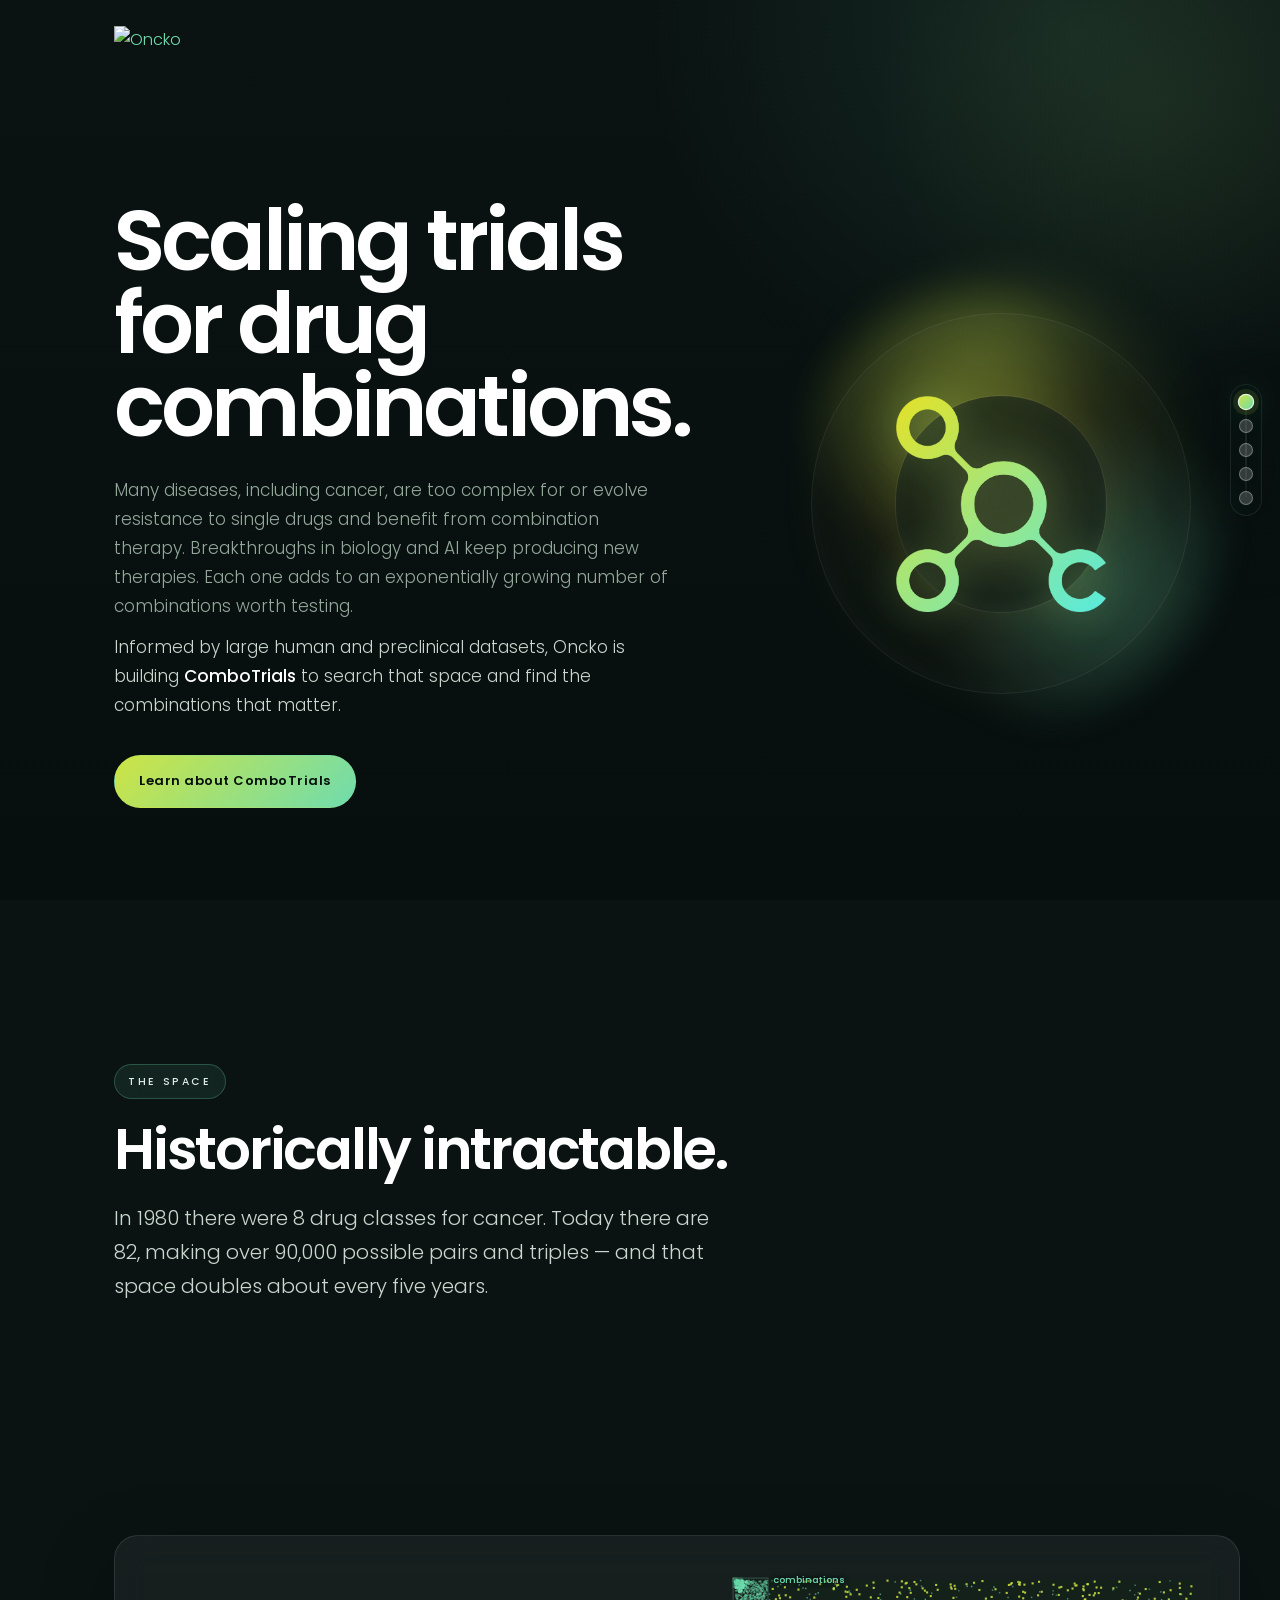
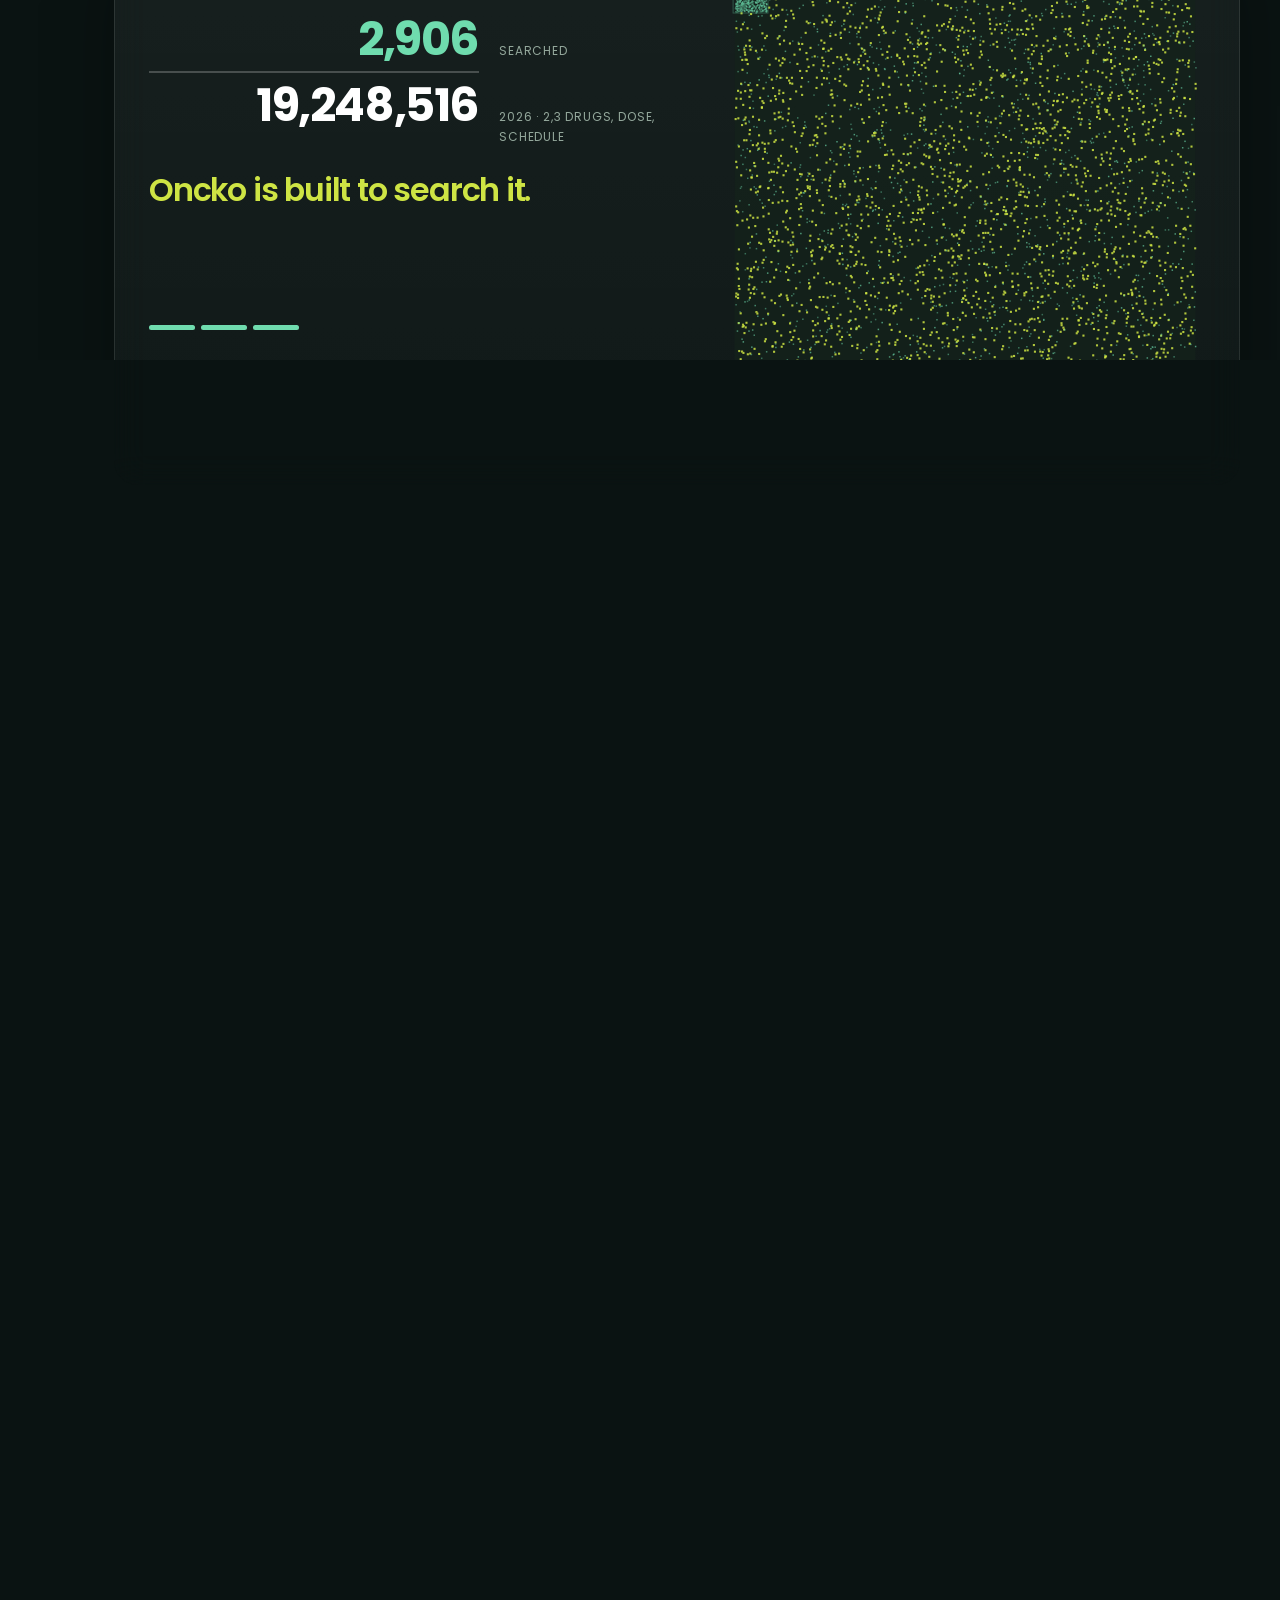
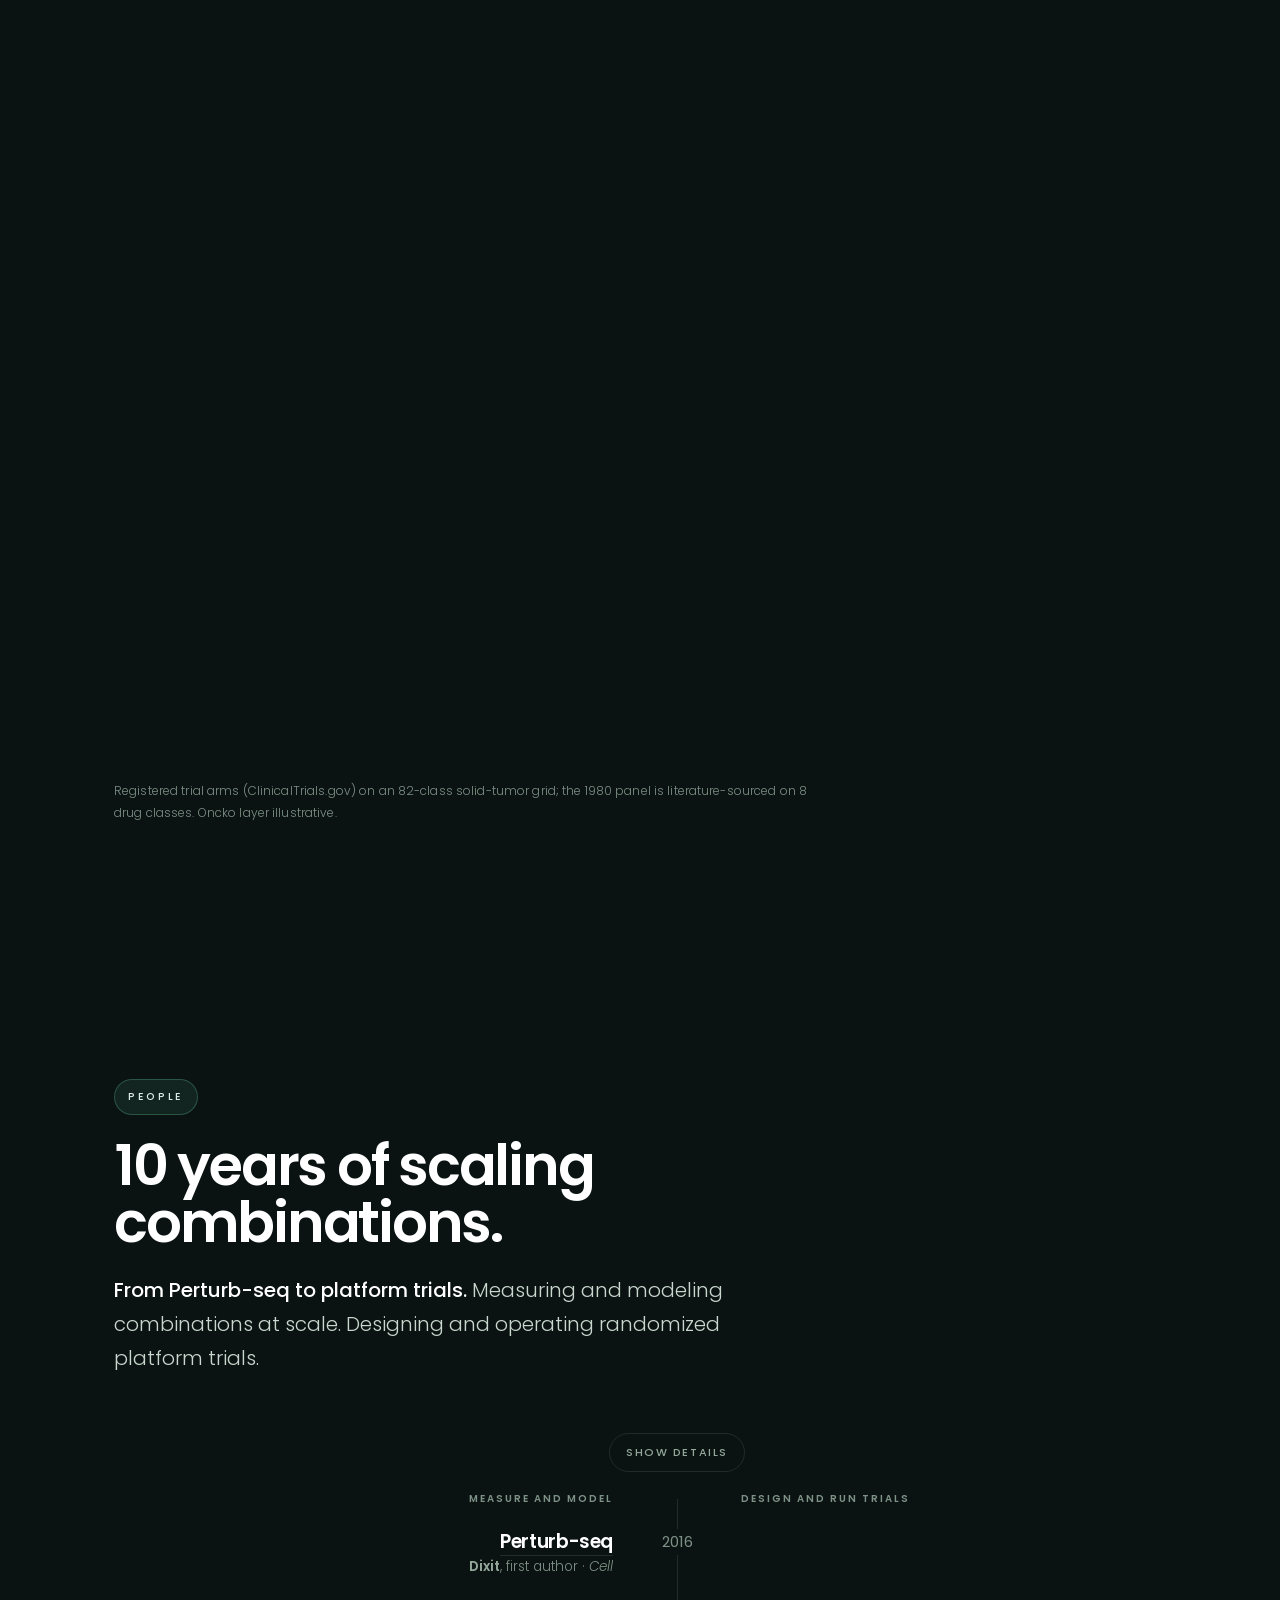
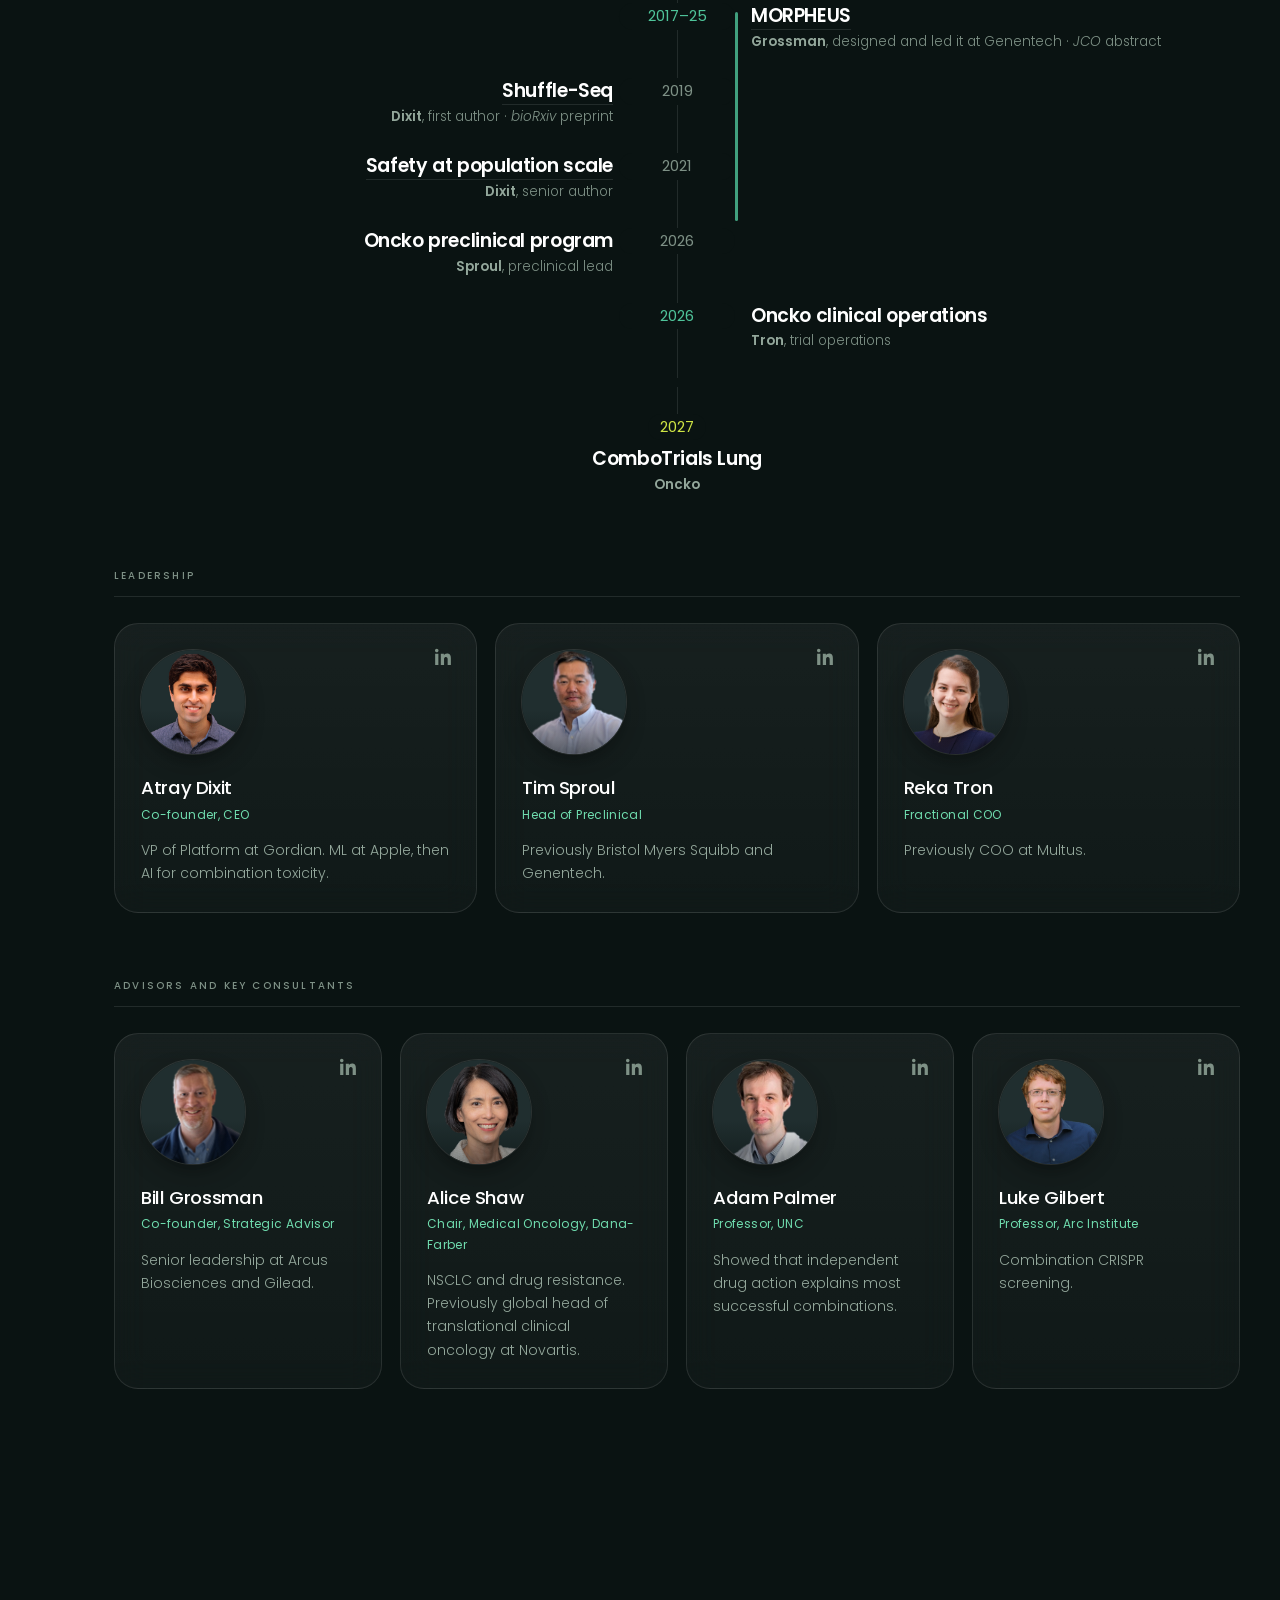
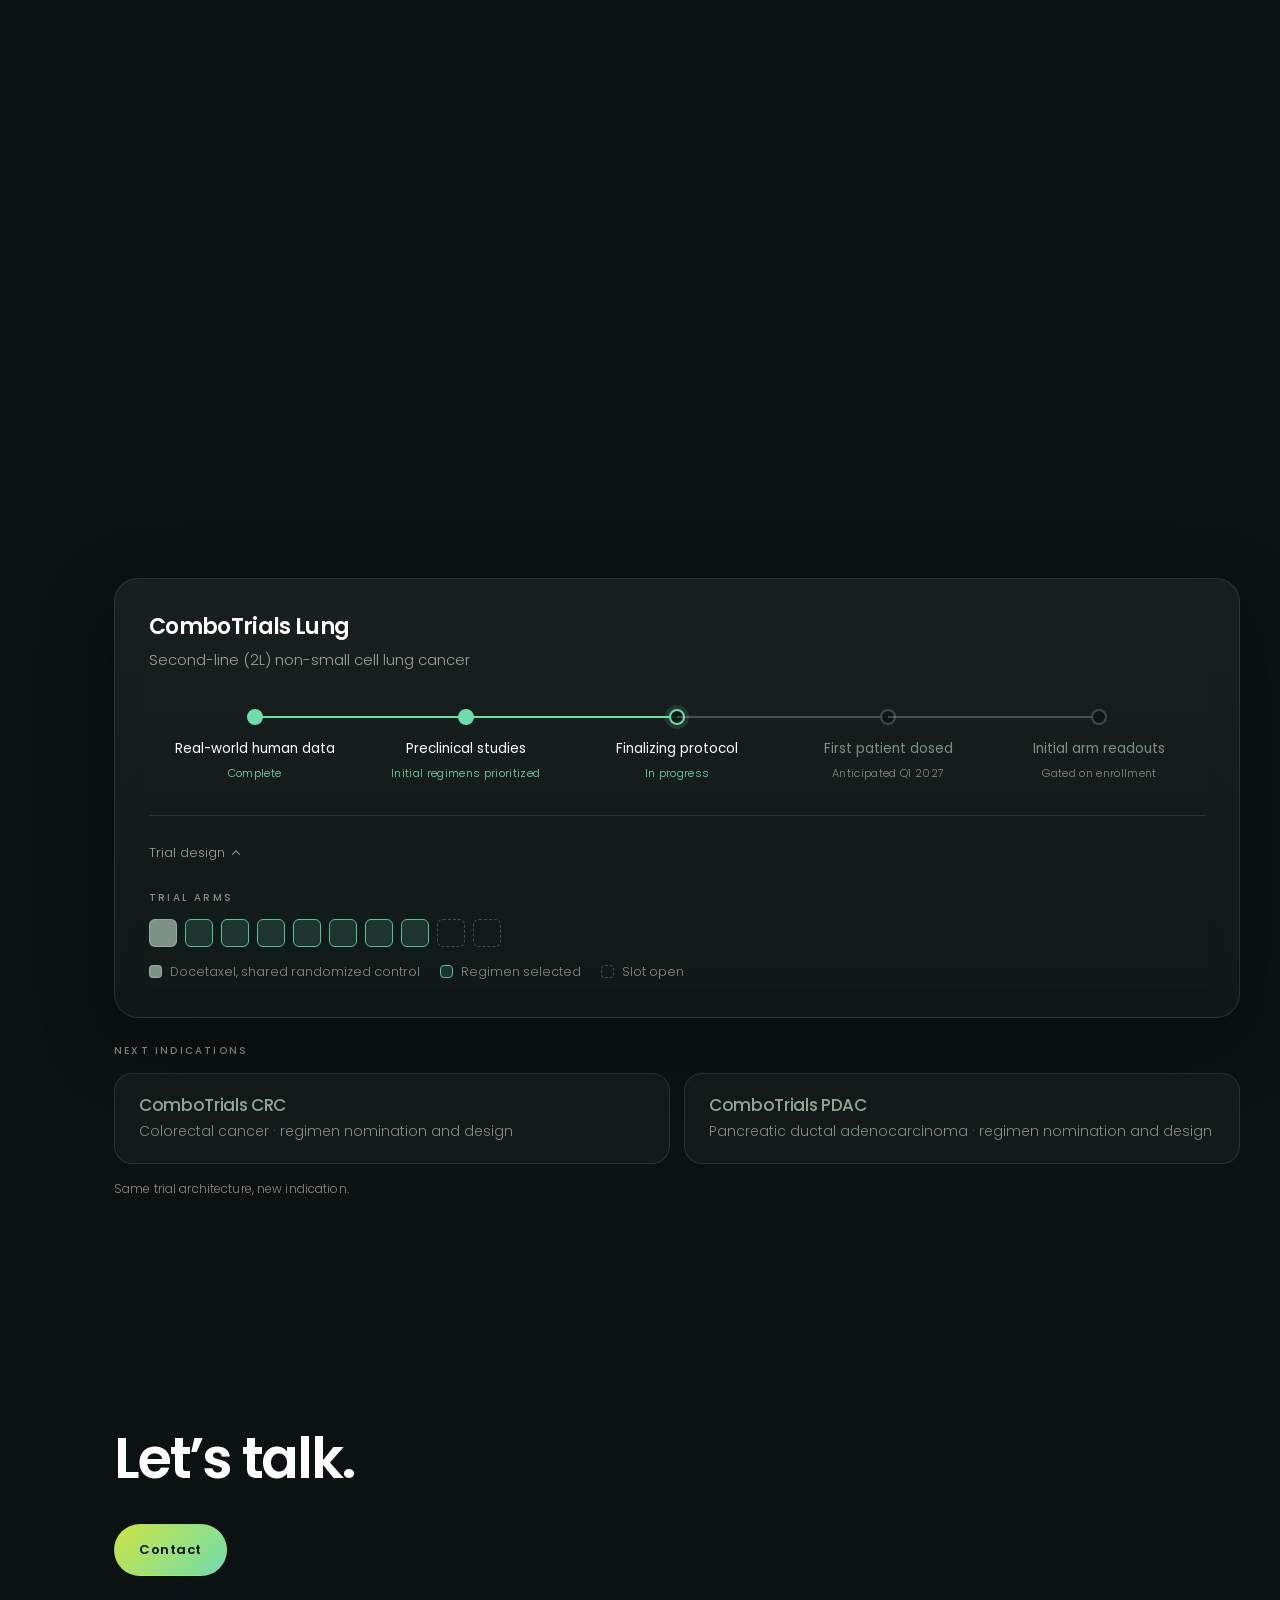
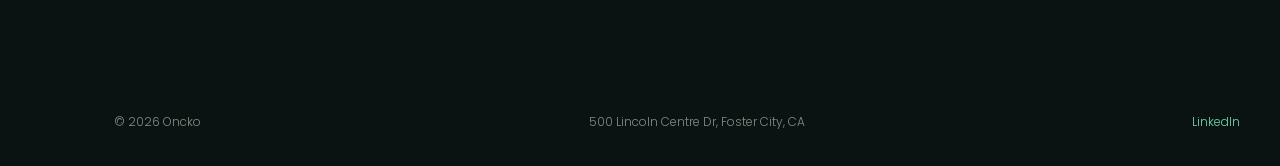
==== commit 6b902046: "Loop wordmark: TrIAL as one teal run Atray: all of TRIAL teal in the headline, and Tr teal in the ex" ====
--- a/index.html
+++ b/index.html
@@ -470,9 +470,9 @@
                aria-label carries the plain name; the styled copy is aria-hidden, so
                assistive tech says "ComboTrials programs" and recites no letters. -->
           <h2 class="h2-mark">
-            <span aria-label="ComboTrials"><span aria-hidden="true">Combo<b>T</b>r<b>IAL</b>s</span></span> programs.
+            <span aria-label="ComboTrials"><span aria-hidden="true">Combo<b>TrIAL</b>s</span></span> programs.
           </h2>
-          <p class="lm-exp"><b>T</b>rial <b>i</b>n <b>a</b> <b>l</b>oop</p>
+          <p class="lm-exp"><b>Tr</b>ial <b>i</b>n <b>a</b> <b>l</b>oop</p>
 
           <p class="lede">
             Platform clinical trials designed to scale combination testing. Built for teams exploring
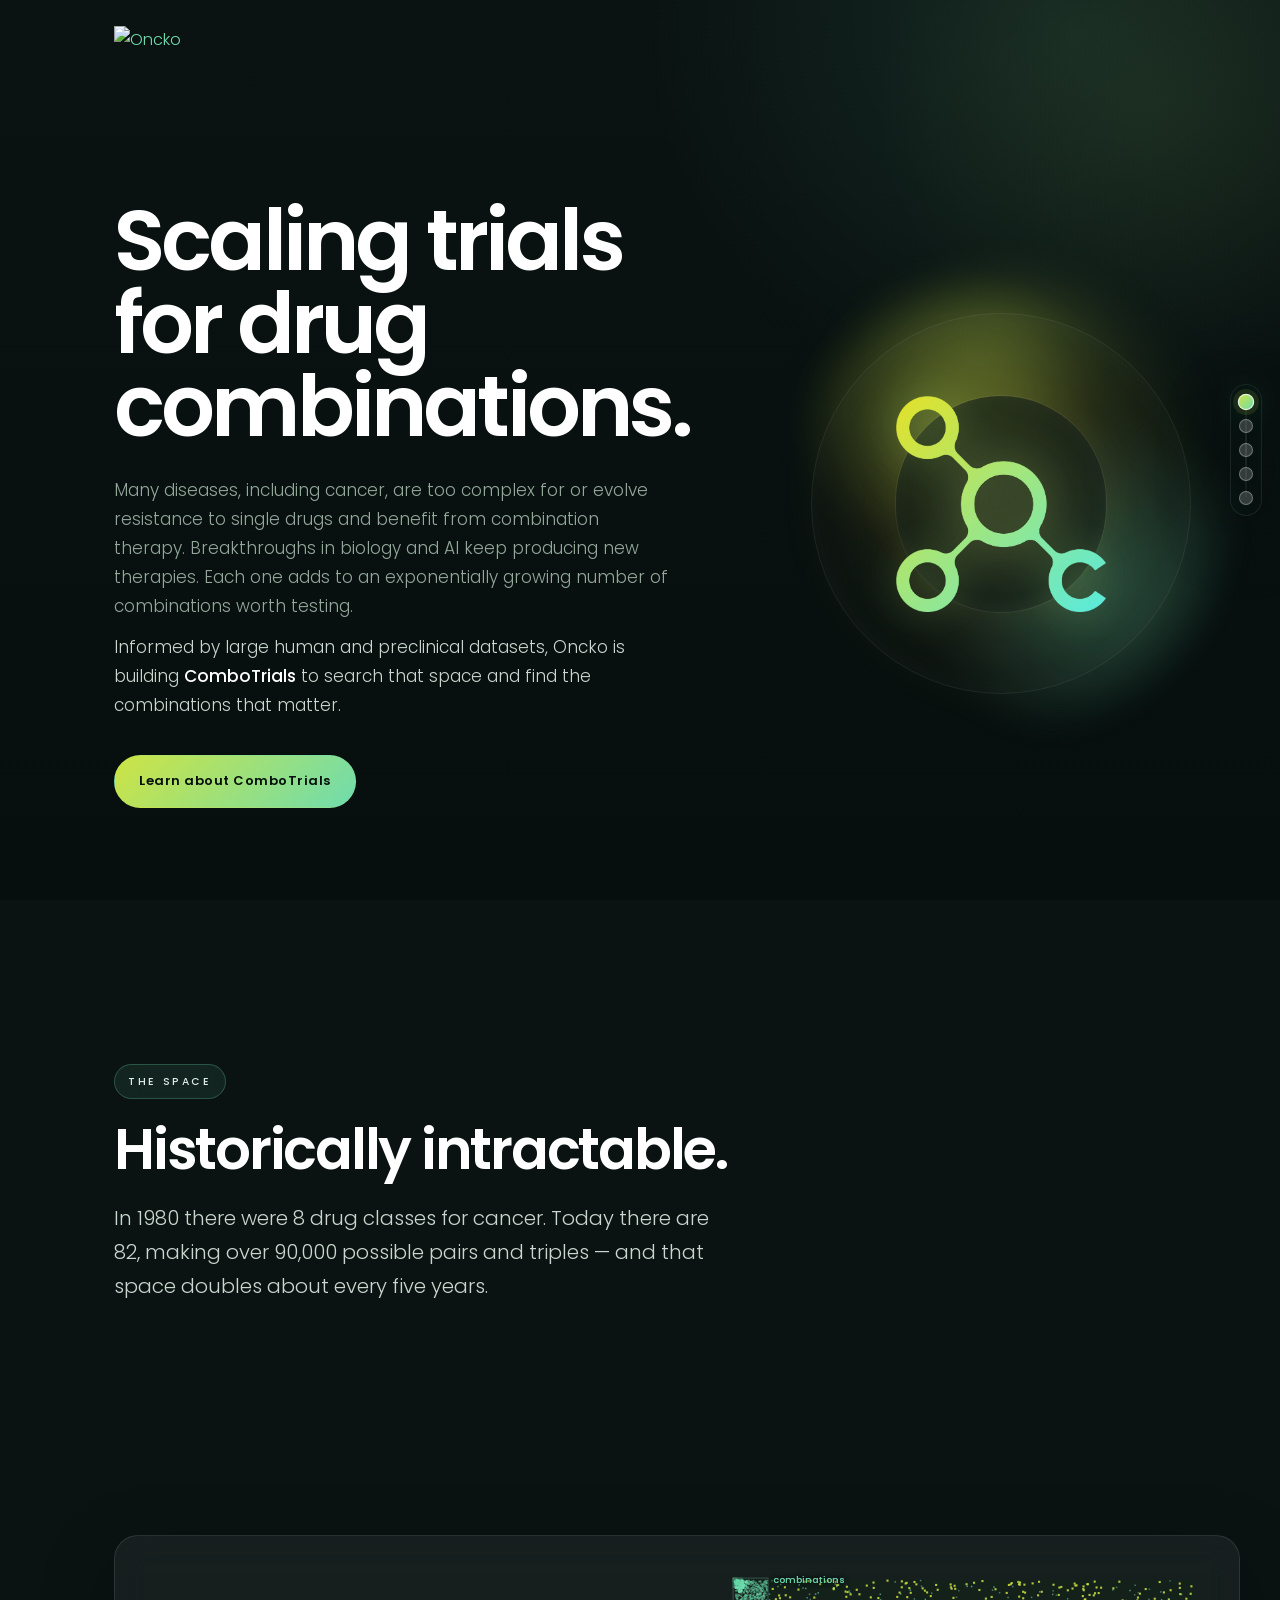
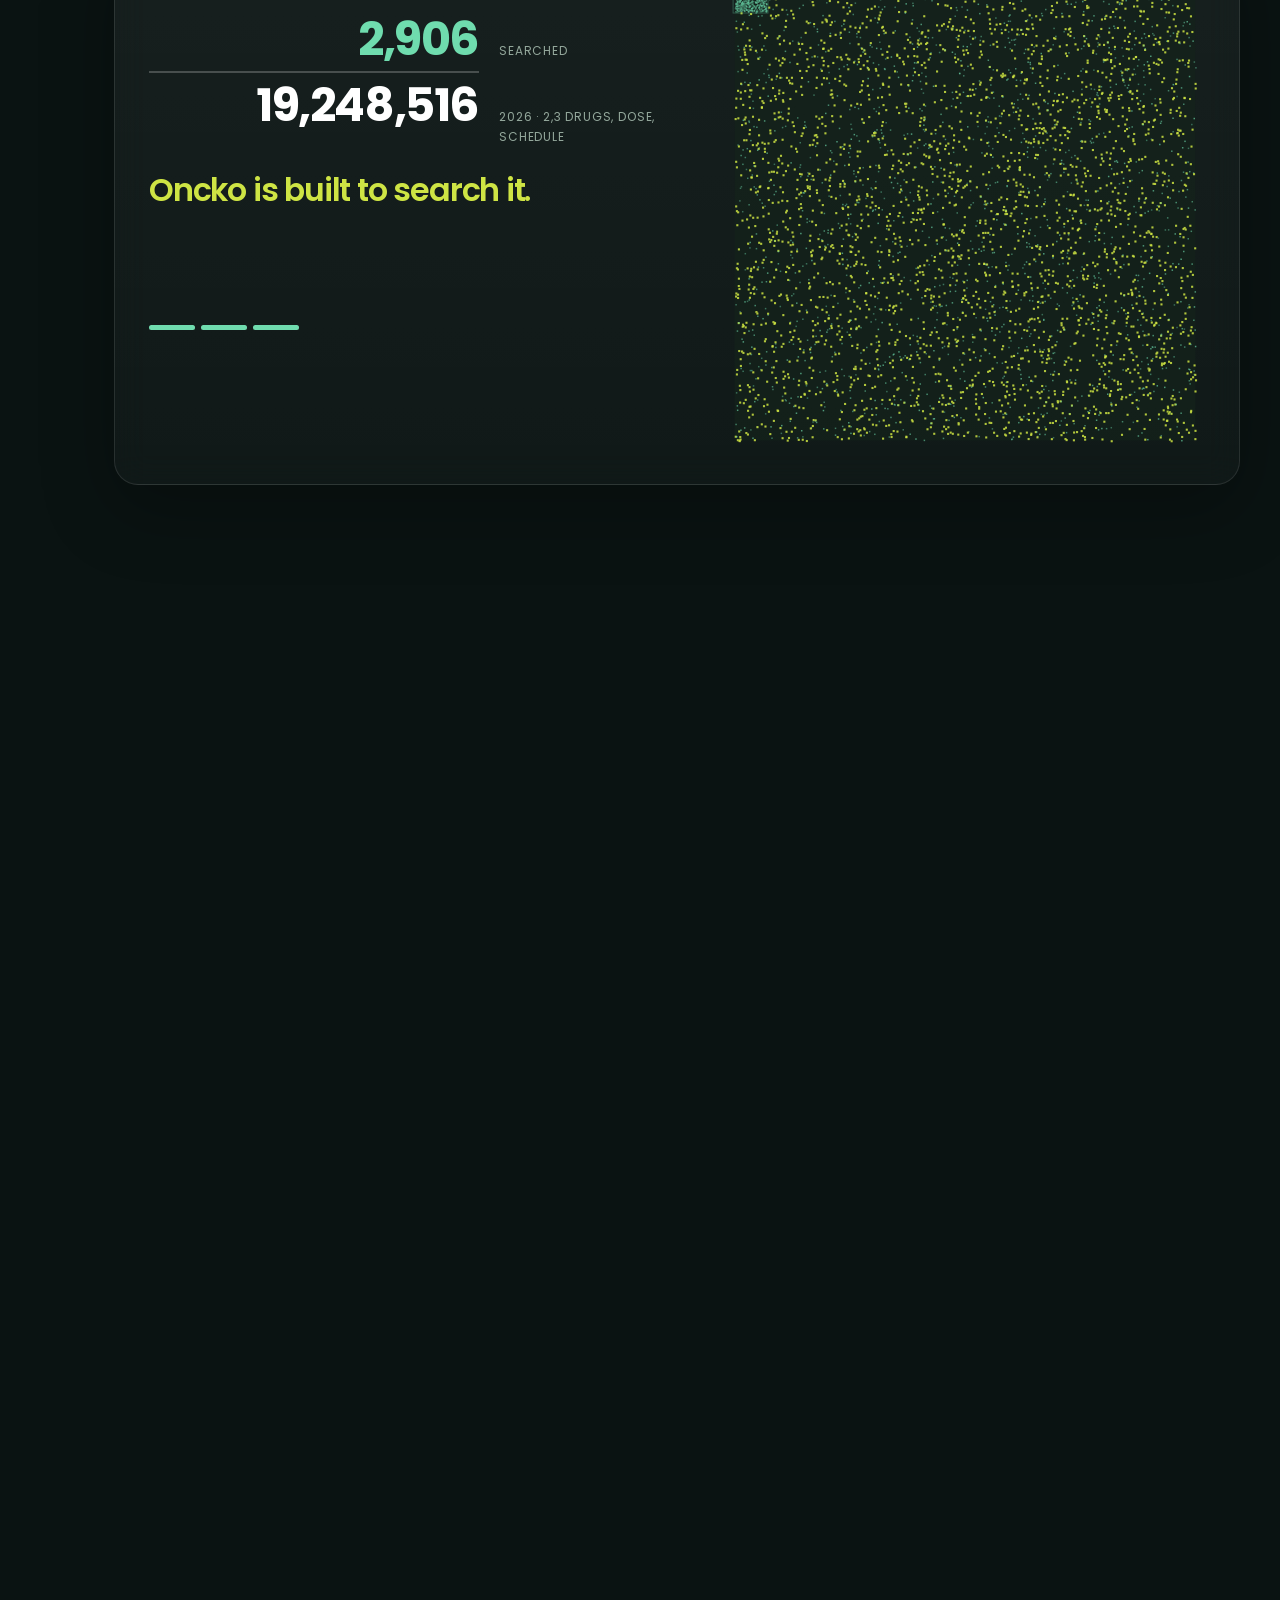
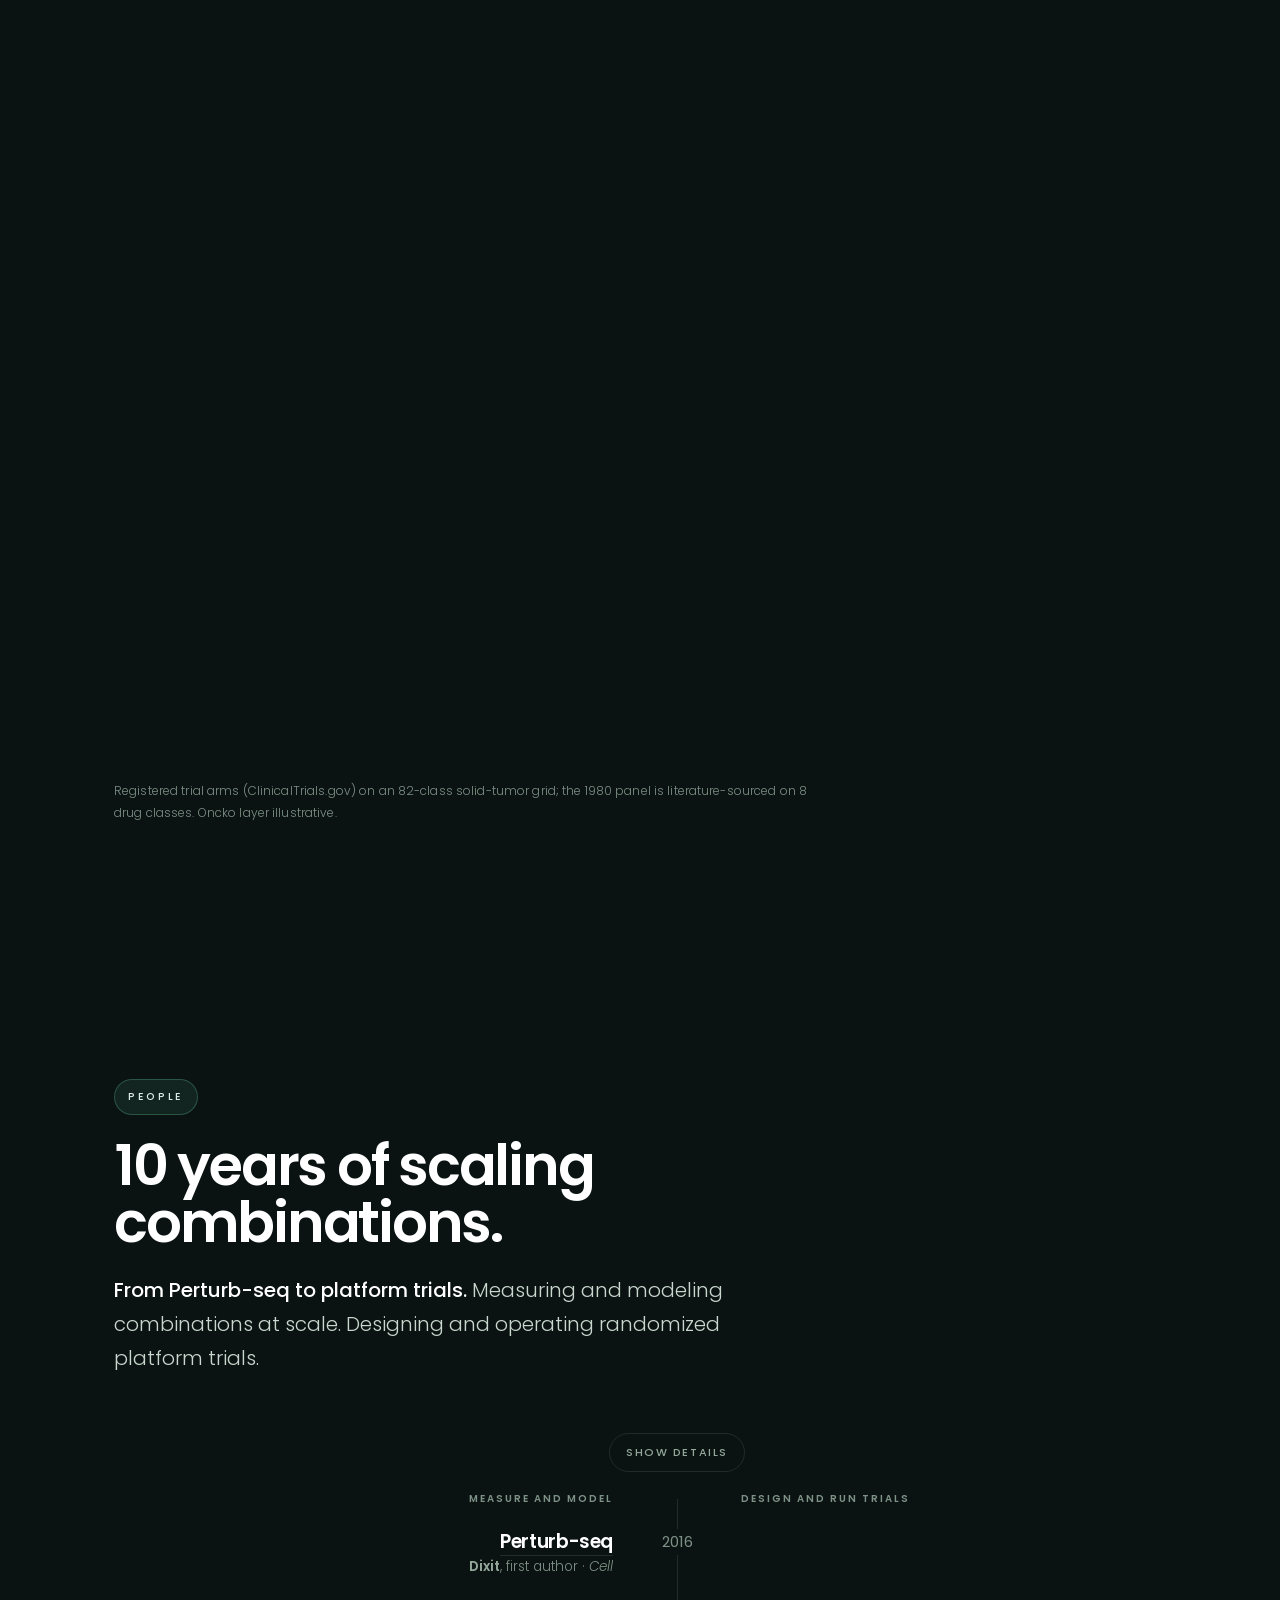
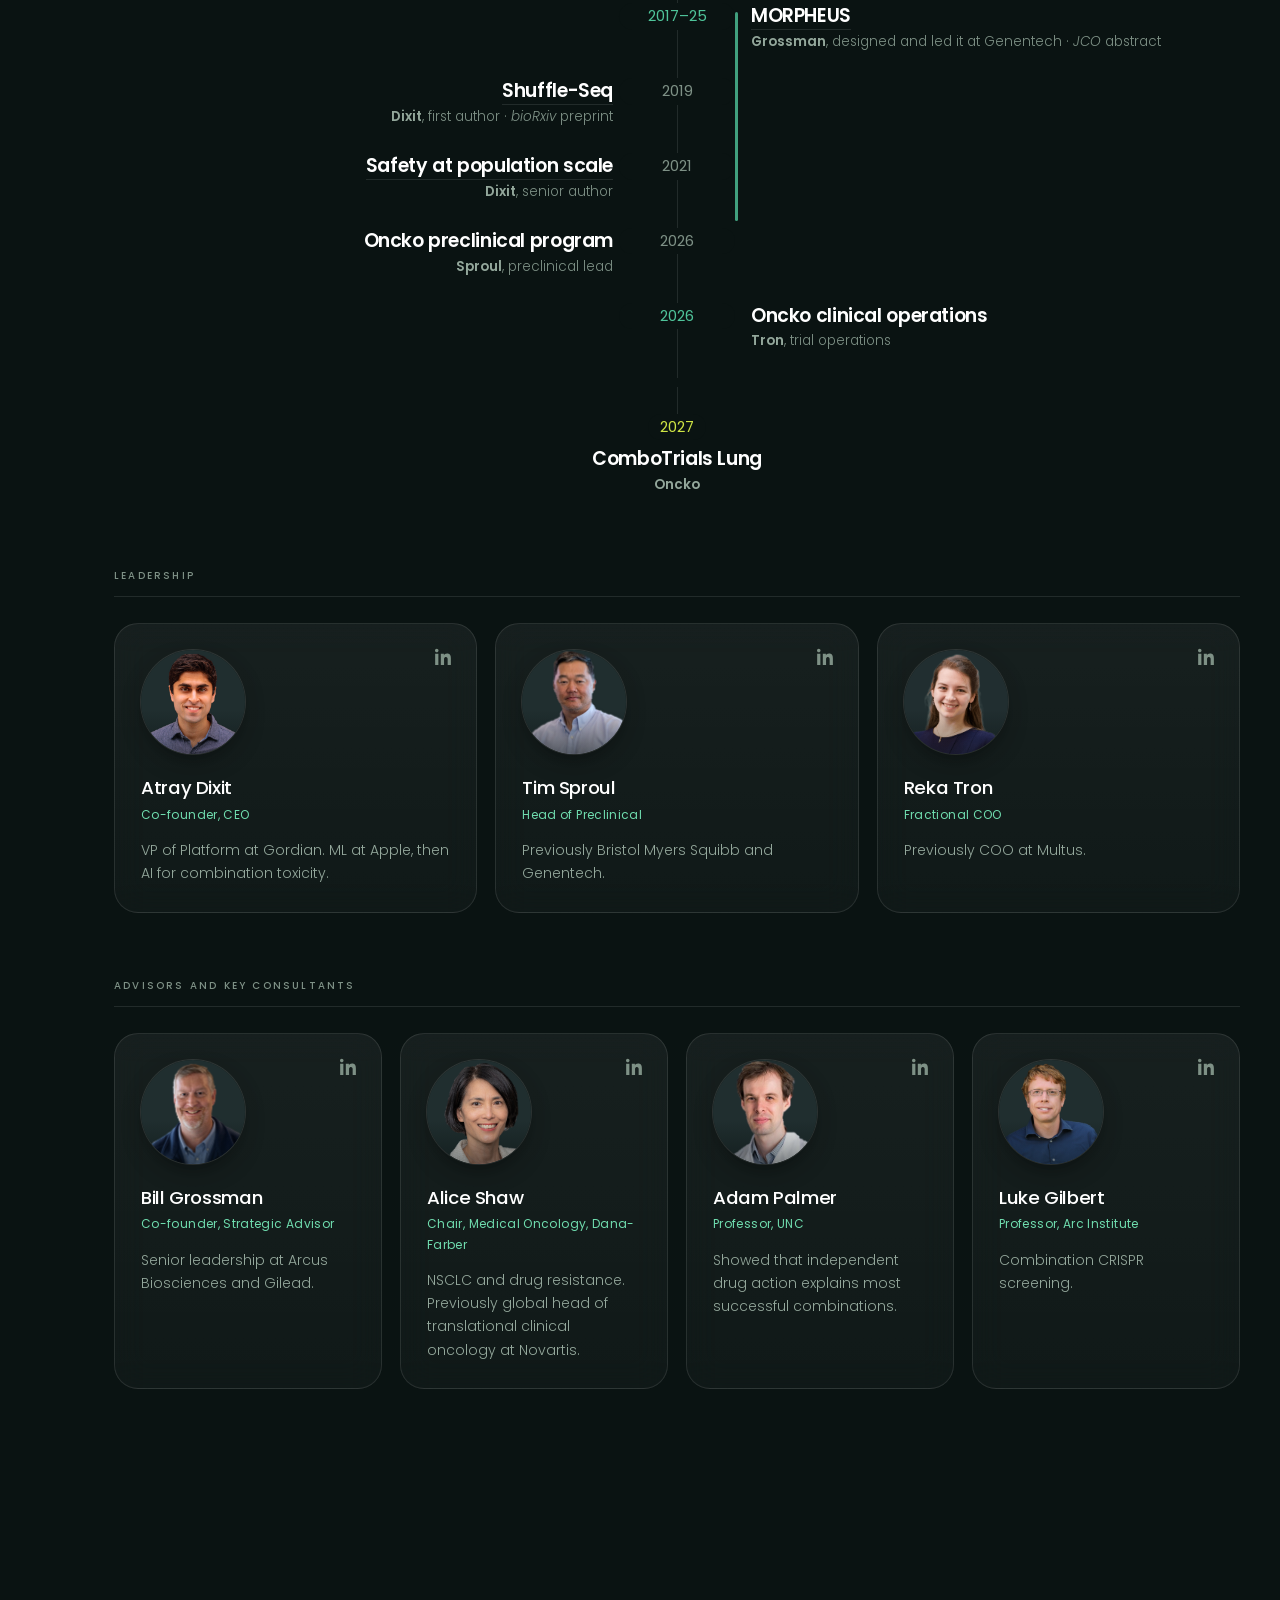
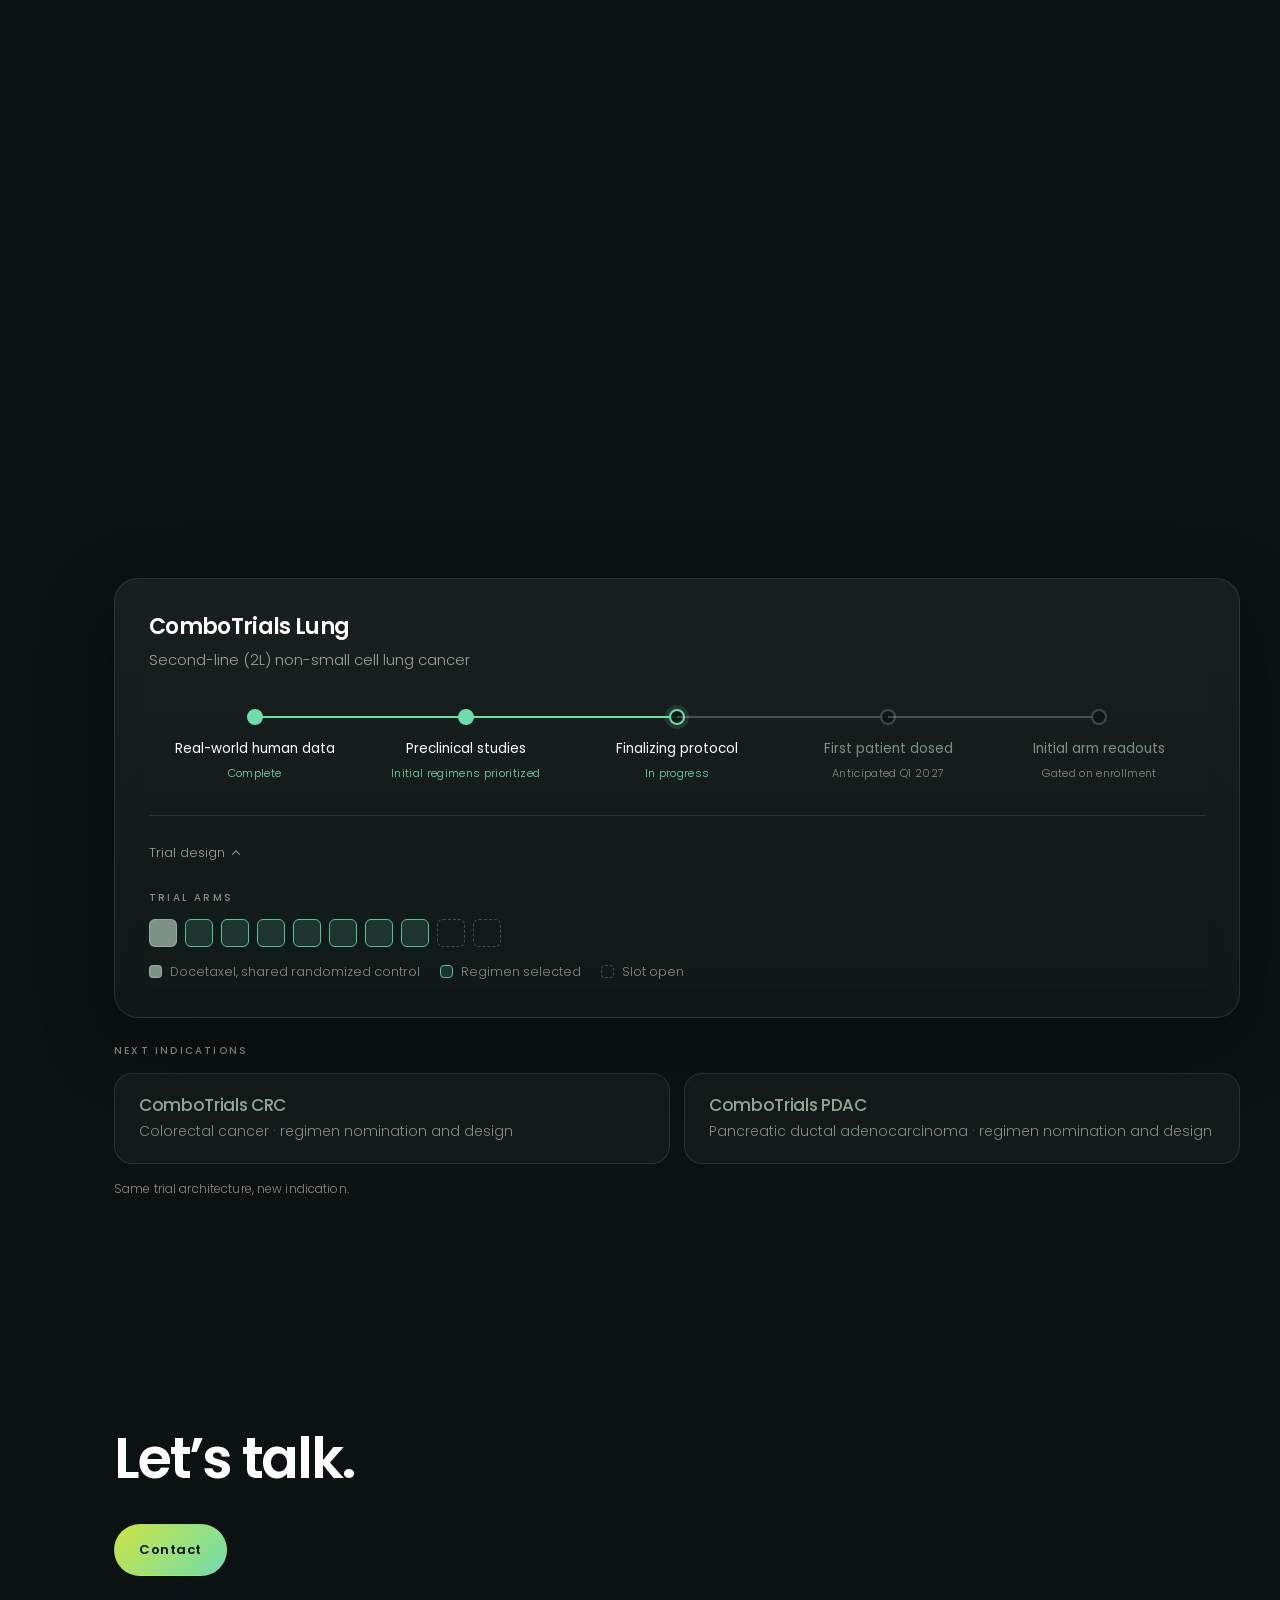
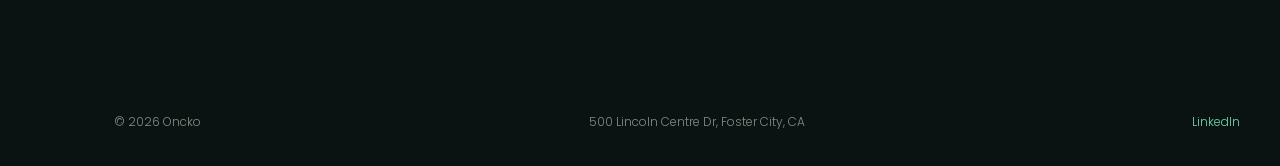
==== commit e841b7a1: "Loop wordmark: ComboTRIALs, R capitalised Atray's call. The teal run is now TRIAL in full caps rathe" ====
--- a/index.html
+++ b/index.html
@@ -470,7 +470,7 @@
                aria-label carries the plain name; the styled copy is aria-hidden, so
                assistive tech says "ComboTrials programs" and recites no letters. -->
           <h2 class="h2-mark">
-            <span aria-label="ComboTrials"><span aria-hidden="true">Combo<b>TrIAL</b>s</span></span> programs.
+            <span aria-label="ComboTrials"><span aria-hidden="true">Combo<b>TRIAL</b>s</span></span> programs.
           </h2>
           <p class="lm-exp"><b>Tr</b>ial <b>i</b>n <b>a</b> <b>l</b>oop</p>
 
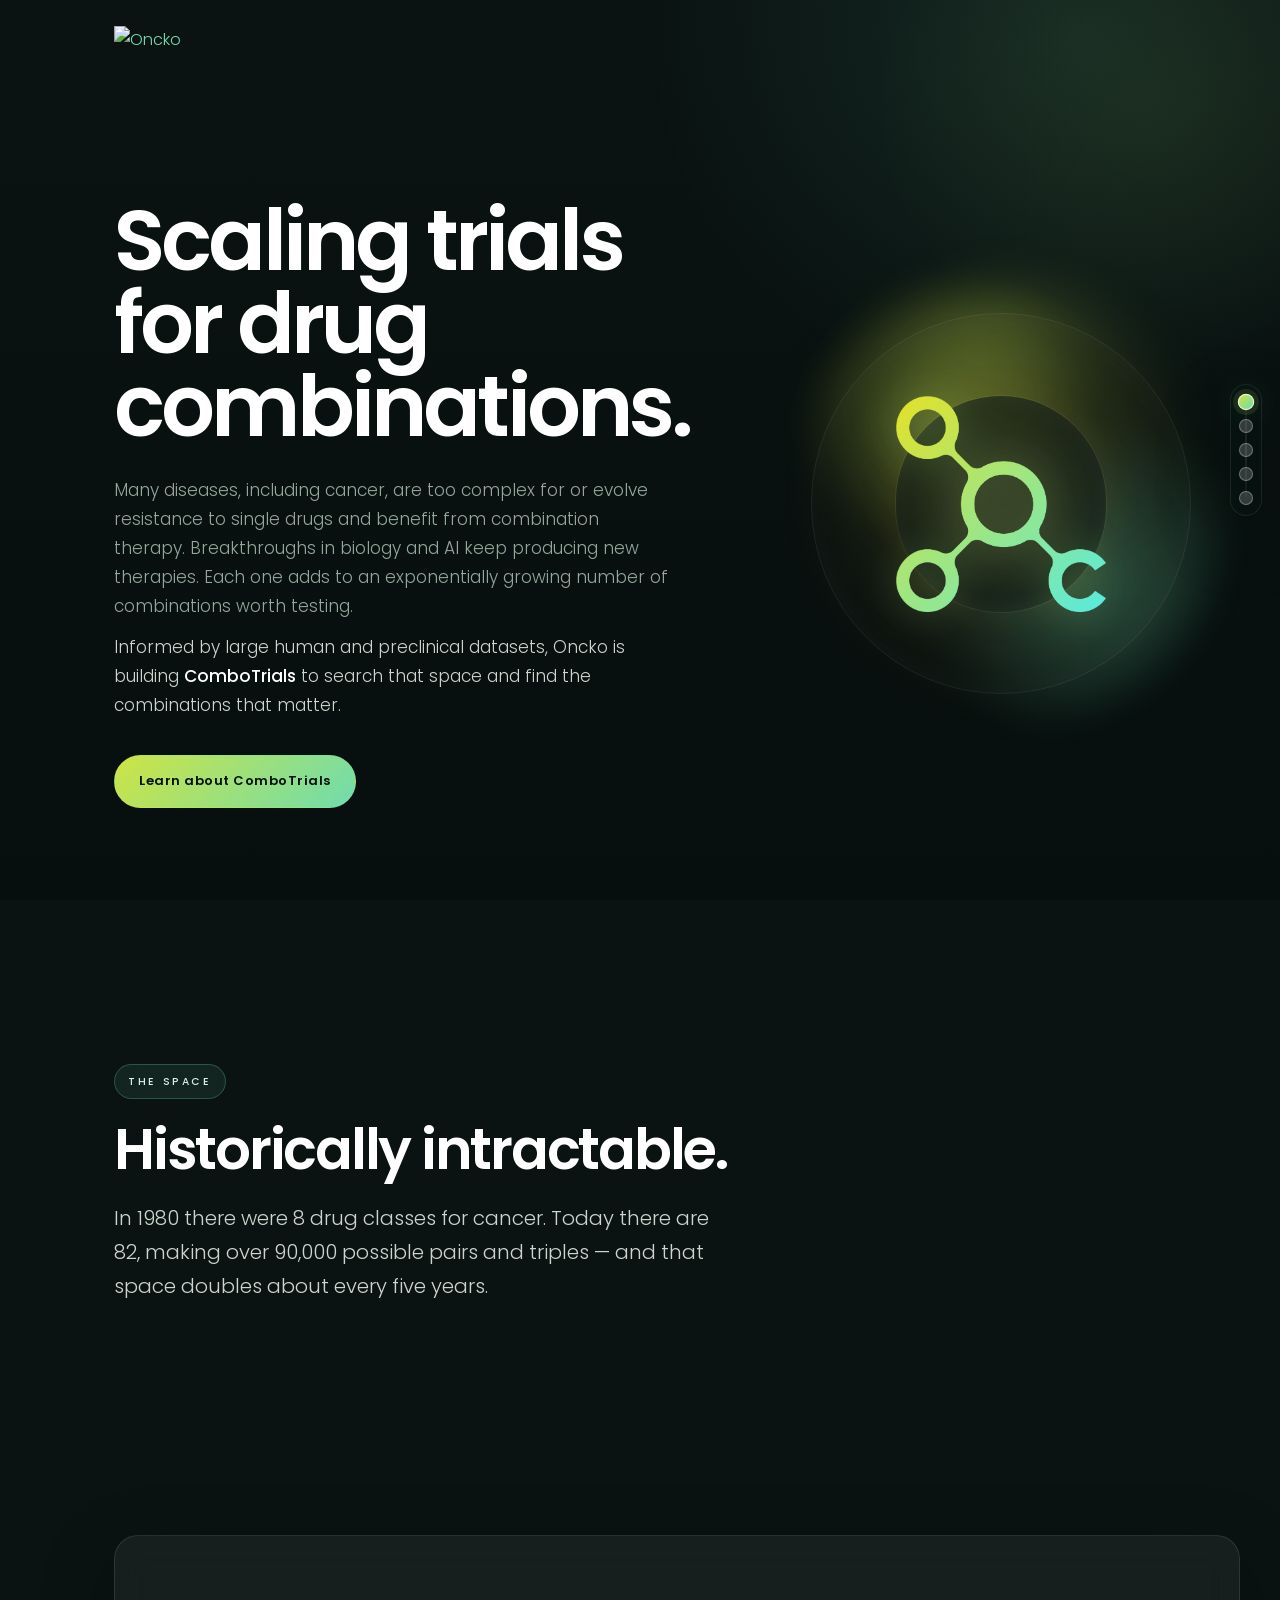
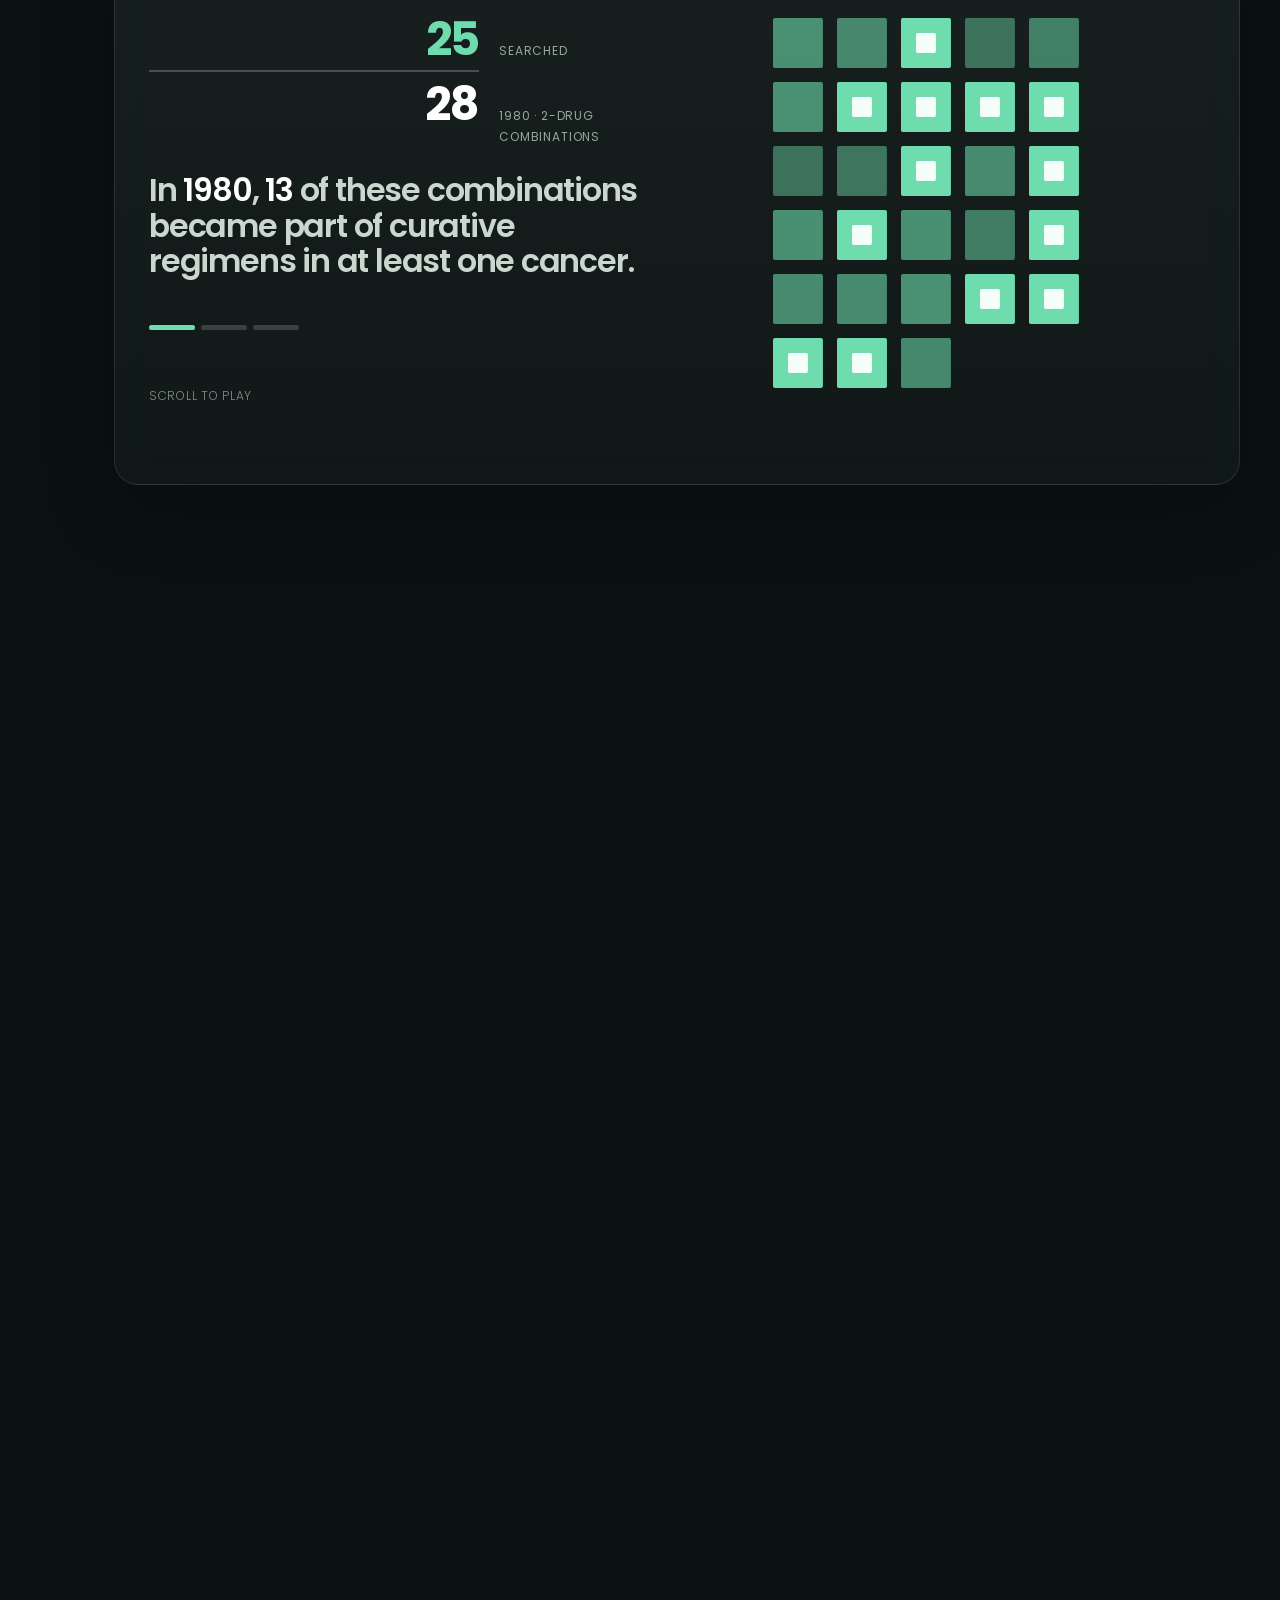
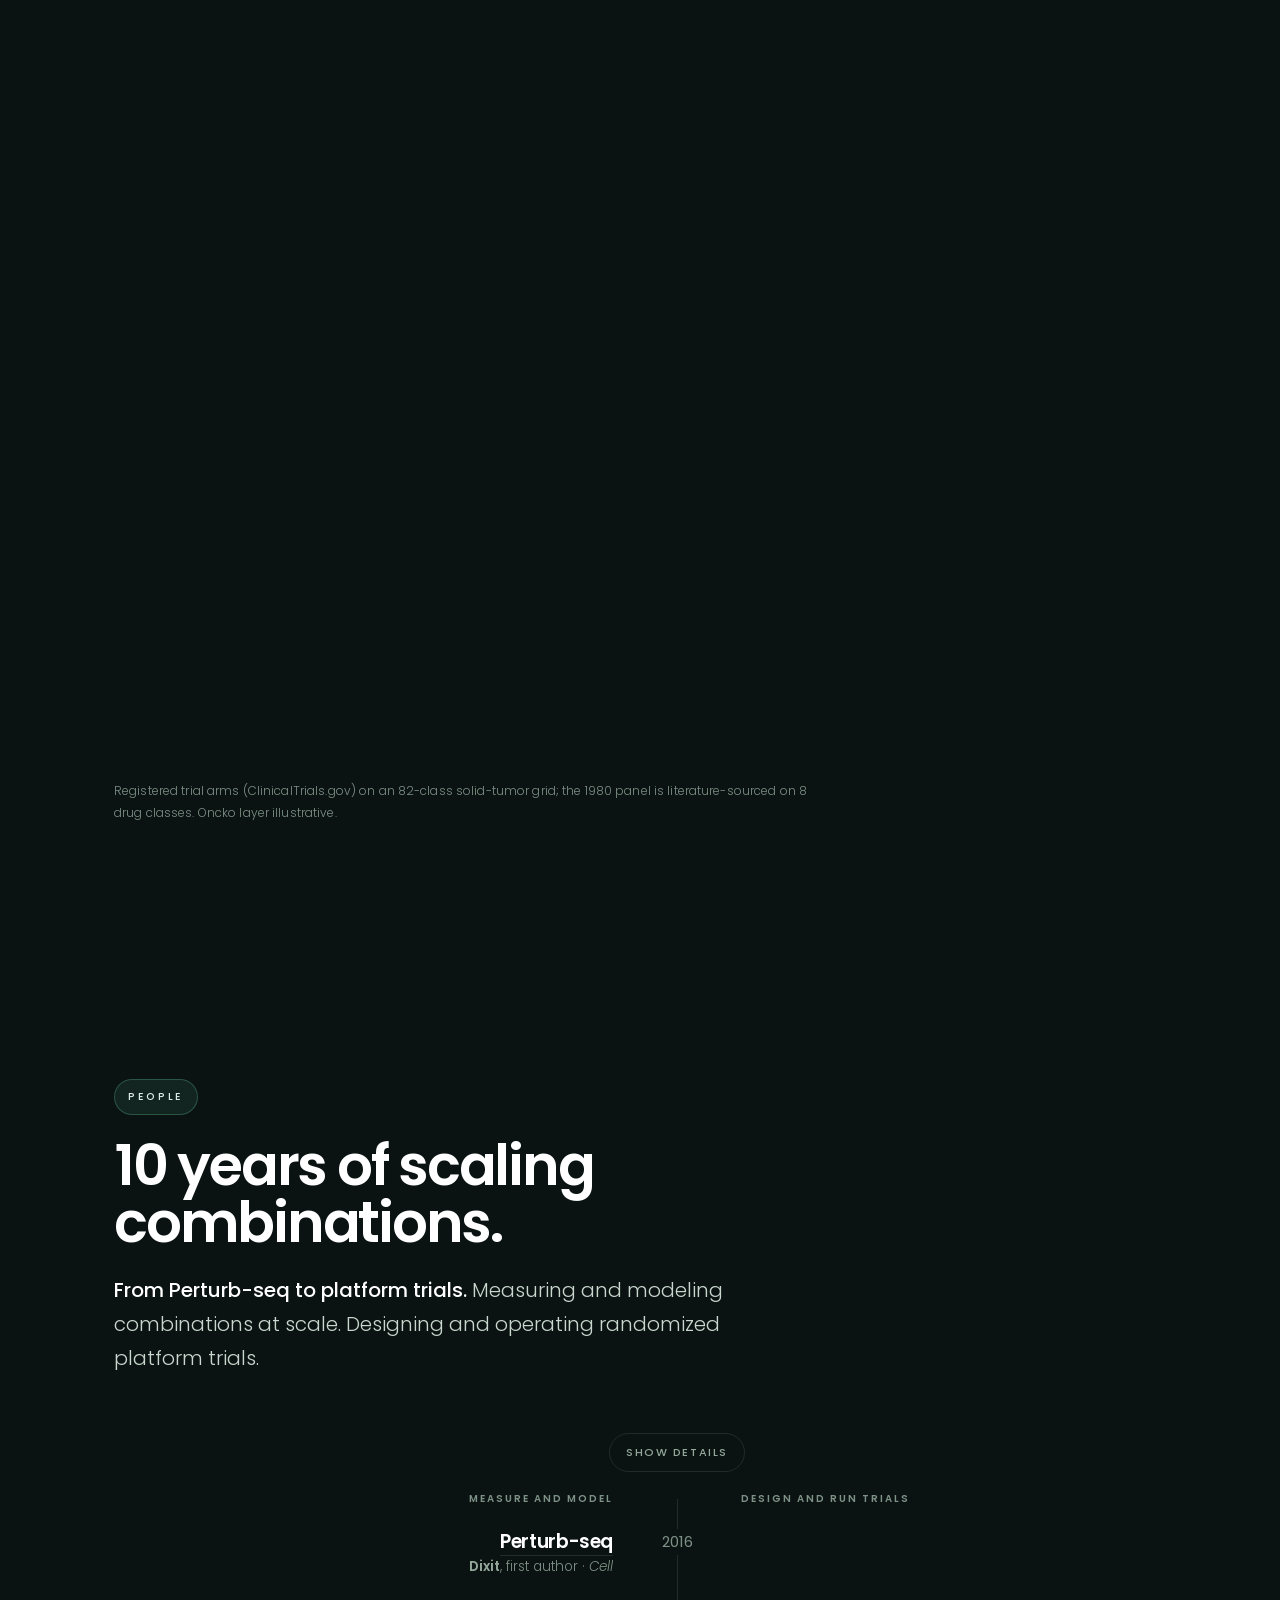
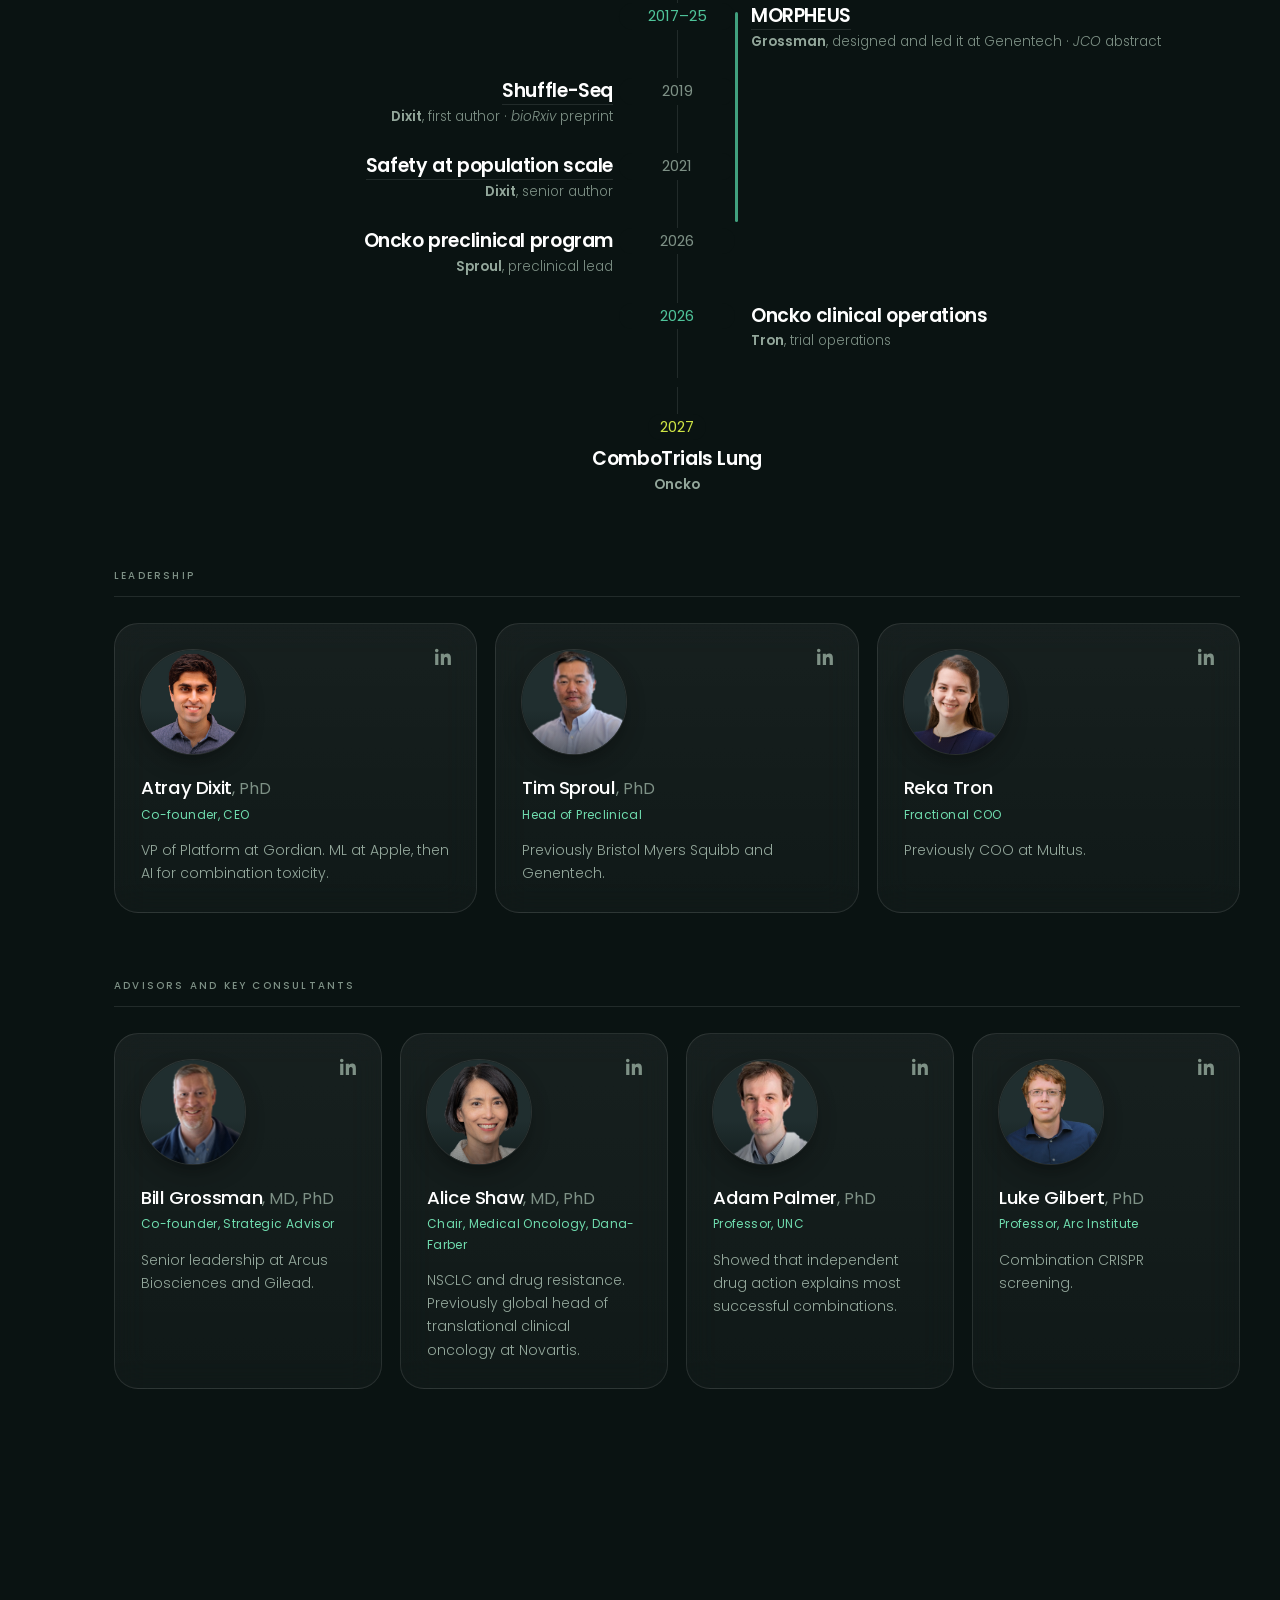
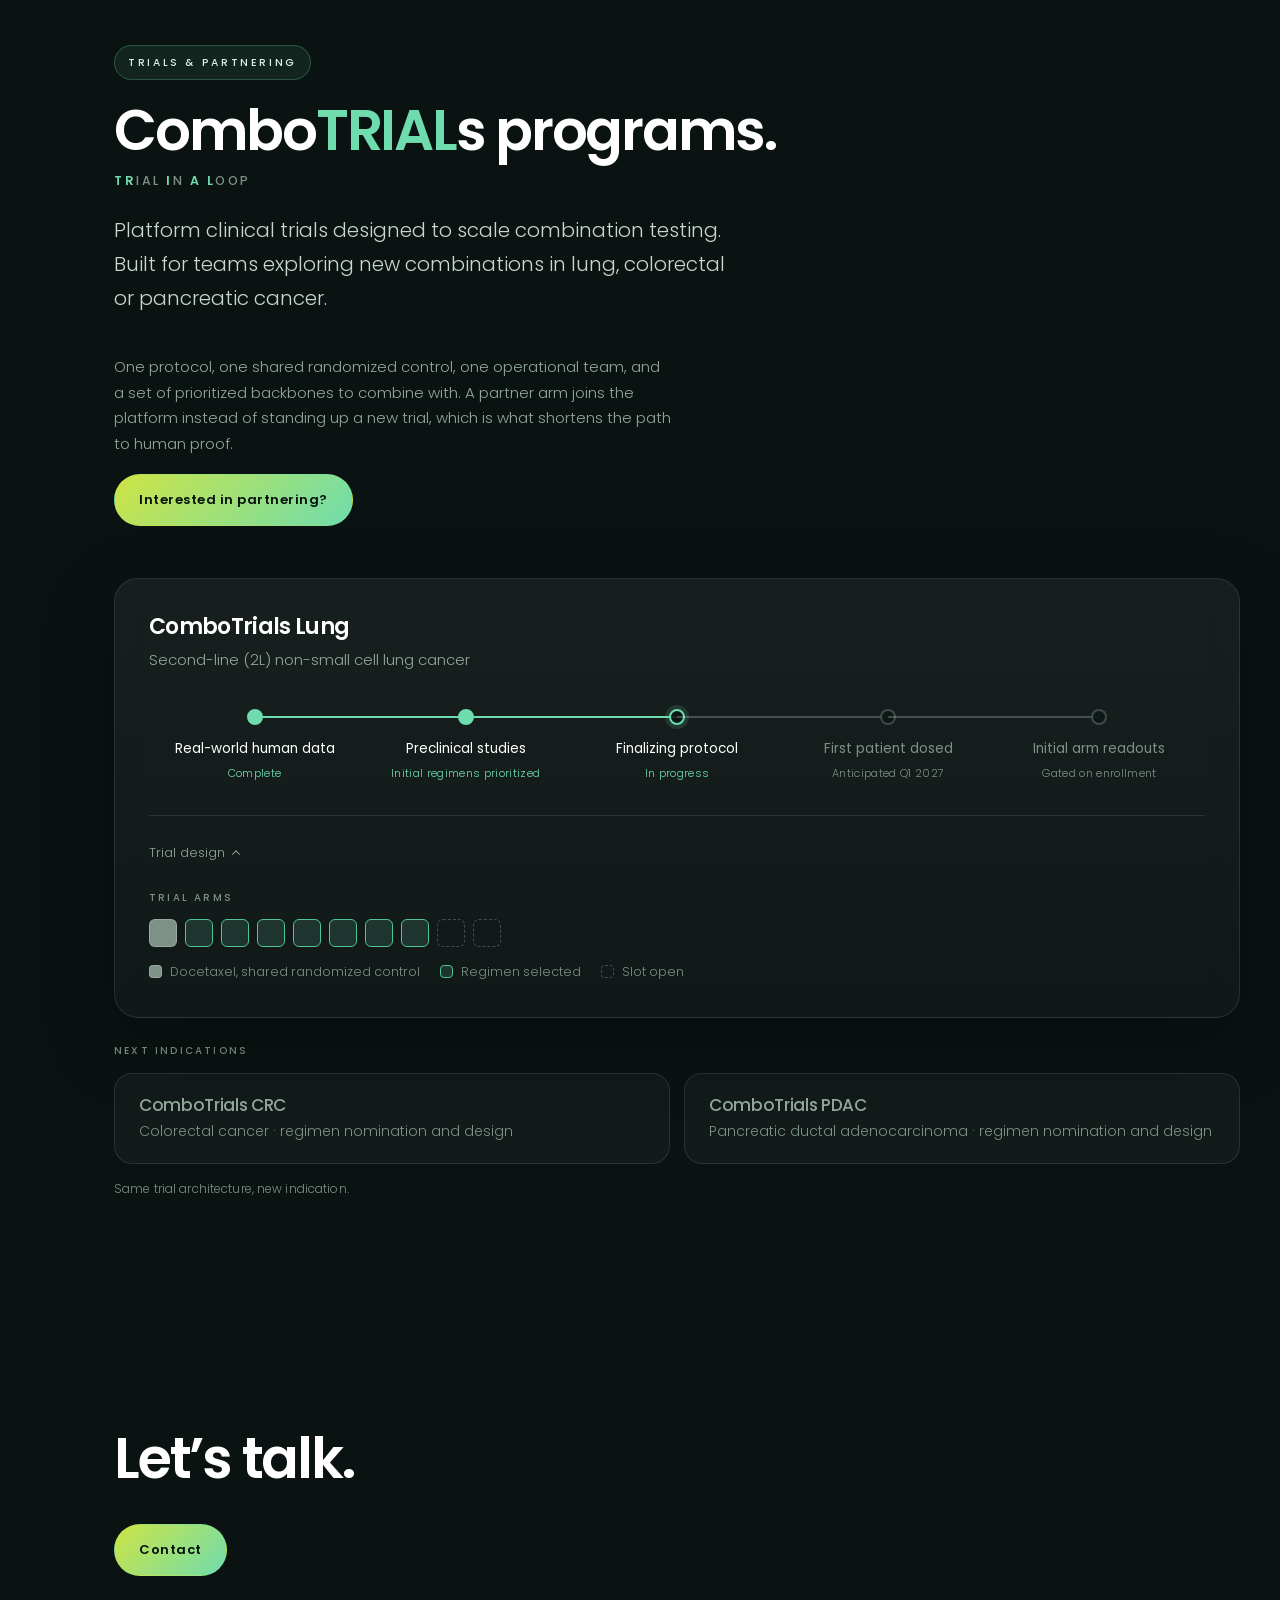
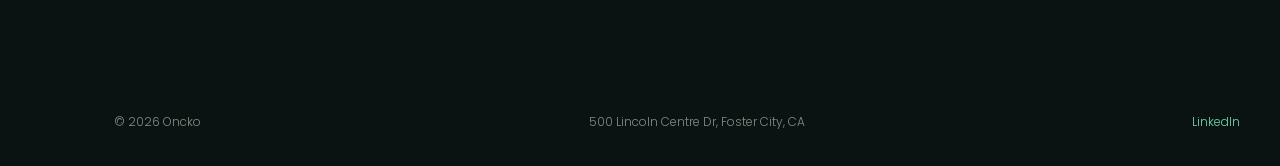
==== commit 1153481c: "Team: add graduate degrees to names Atray Dixit, PhD / Tim Sproul, PhD / Bill Grossman, MD, PhD / Al" ====
--- a/index.html
+++ b/index.html
@@ -357,7 +357,7 @@
                 <svg width="17" height="17" viewBox="0 0 24 24" fill="currentColor"><path d="M4.98 3.5C4.98 4.88 3.87 6 2.5 6S0 4.88 0 3.5C0 2.12 1.12 1 2.5 1S4.98 2.12 4.98 3.5zM.22 8h4.56V24H.22V8zm7.98 0h4.37v2.19h.06c.61-1.16 2.1-2.38 4.32-2.38 4.62 0 5.47 3.04 5.47 7V24h-4.56v-8.15c0-1.94-.7-3.27-2.44-3.27-1.33 0-2.12.9-2.47 1.76-.13.31-.16.74-.16 1.17V24H8.2V8z"/></svg>
               </span>
               <div class="avatar"><img src="img/team/atray.jpg" alt="Atray Dixit" loading="lazy"></div>
-              <h3>Atray Dixit</h3>
+              <h3>Atray Dixit<span class="deg">PhD</span></h3>
               <p class="role">Co-founder, CEO</p>
               <p class="bio">
                 VP of Platform at Gordian. ML at Apple, then AI for combination
@@ -370,7 +370,7 @@
                 <svg width="17" height="17" viewBox="0 0 24 24" fill="currentColor"><path d="M4.98 3.5C4.98 4.88 3.87 6 2.5 6S0 4.88 0 3.5C0 2.12 1.12 1 2.5 1S4.98 2.12 4.98 3.5zM.22 8h4.56V24H.22V8zm7.98 0h4.37v2.19h.06c.61-1.16 2.1-2.38 4.32-2.38 4.62 0 5.47 3.04 5.47 7V24h-4.56v-8.15c0-1.94-.7-3.27-2.44-3.27-1.33 0-2.12.9-2.47 1.76-.13.31-.16.74-.16 1.17V24H8.2V8z"/></svg>
               </span>
               <div class="avatar"><img src="img/team/tim.jpg" alt="Tim Sproul" loading="lazy"></div>
-              <h3>Tim Sproul</h3>
+              <h3>Tim Sproul<span class="deg">PhD</span></h3>
               <p class="role">Head of Preclinical</p>
               <p class="bio">
                 Previously Bristol Myers Squibb and Genentech.
@@ -399,7 +399,7 @@
                 <svg width="17" height="17" viewBox="0 0 24 24" fill="currentColor"><path d="M4.98 3.5C4.98 4.88 3.87 6 2.5 6S0 4.88 0 3.5C0 2.12 1.12 1 2.5 1S4.98 2.12 4.98 3.5zM.22 8h4.56V24H.22V8zm7.98 0h4.37v2.19h.06c.61-1.16 2.1-2.38 4.32-2.38 4.62 0 5.47 3.04 5.47 7V24h-4.56v-8.15c0-1.94-.7-3.27-2.44-3.27-1.33 0-2.12.9-2.47 1.76-.13.31-.16.74-.16 1.17V24H8.2V8z"/></svg>
               </span>
               <div class="avatar"><img src="img/team/bill.jpg" alt="Bill Grossman" loading="lazy"></div>
-              <h3>Bill Grossman</h3>
+              <h3>Bill Grossman<span class="deg">MD, PhD</span></h3>
               <p class="role">Co-founder, Strategic Advisor</p>
               <p class="bio">
                 Senior leadership at Arcus Biosciences and Gilead.
@@ -411,7 +411,7 @@
                 <svg width="17" height="17" viewBox="0 0 24 24" fill="currentColor"><path d="M4.98 3.5C4.98 4.88 3.87 6 2.5 6S0 4.88 0 3.5C0 2.12 1.12 1 2.5 1S4.98 2.12 4.98 3.5zM.22 8h4.56V24H.22V8zm7.98 0h4.37v2.19h.06c.61-1.16 2.1-2.38 4.32-2.38 4.62 0 5.47 3.04 5.47 7V24h-4.56v-8.15c0-1.94-.7-3.27-2.44-3.27-1.33 0-2.12.9-2.47 1.76-.13.31-.16.74-.16 1.17V24H8.2V8z"/></svg>
               </span>
               <div class="avatar"><img src="img/team/alice.jpg" alt="Alice Shaw" loading="lazy"></div>
-              <h3>Alice Shaw</h3>
+              <h3>Alice Shaw<span class="deg">MD, PhD</span></h3>
               <p class="role">Chair, Medical Oncology, Dana-Farber</p>
               <p class="bio">
                 NSCLC and drug resistance. Previously global head of translational clinical
@@ -424,7 +424,7 @@
                 <svg width="17" height="17" viewBox="0 0 24 24" fill="currentColor"><path d="M4.98 3.5C4.98 4.88 3.87 6 2.5 6S0 4.88 0 3.5C0 2.12 1.12 1 2.5 1S4.98 2.12 4.98 3.5zM.22 8h4.56V24H.22V8zm7.98 0h4.37v2.19h.06c.61-1.16 2.1-2.38 4.32-2.38 4.62 0 5.47 3.04 5.47 7V24h-4.56v-8.15c0-1.94-.7-3.27-2.44-3.27-1.33 0-2.12.9-2.47 1.76-.13.31-.16.74-.16 1.17V24H8.2V8z"/></svg>
               </span>
               <div class="avatar"><img src="img/team/adam.jpg" alt="Adam Palmer" loading="lazy"></div>
-              <h3>Adam Palmer</h3>
+              <h3>Adam Palmer<span class="deg">PhD</span></h3>
               <p class="role">Professor, UNC</p>
               <p class="bio">
                 Showed that independent drug action explains most successful combinations.
@@ -436,7 +436,7 @@
                 <svg width="17" height="17" viewBox="0 0 24 24" fill="currentColor"><path d="M4.98 3.5C4.98 4.88 3.87 6 2.5 6S0 4.88 0 3.5C0 2.12 1.12 1 2.5 1S4.98 2.12 4.98 3.5zM.22 8h4.56V24H.22V8zm7.98 0h4.37v2.19h.06c.61-1.16 2.1-2.38 4.32-2.38 4.62 0 5.47 3.04 5.47 7V24h-4.56v-8.15c0-1.94-.7-3.27-2.44-3.27-1.33 0-2.12.9-2.47 1.76-.13.31-.16.74-.16 1.17V24H8.2V8z"/></svg>
               </span>
               <div class="avatar"><img src="img/team/luke.jpg" alt="Luke Gilbert" loading="lazy"></div>
-              <h3>Luke Gilbert</h3>
+              <h3>Luke Gilbert<span class="deg">PhD</span></h3>
               <p class="role">Professor, Arc Institute</p>
               <p class="bio">Combination CRISPR screening.</p>
             </a>
--- a/css/styles.css
+++ b/css/styles.css
@@ -890,10 +890,15 @@
   .tier + .tier .people { grid-template-columns: repeat(2, minmax(0, 1fr)); gap: 10px; }
   .tier + .tier .person { padding: 16px 14px; }
   .tier + .tier .avatar { width: clamp(52px, 15vw, 68px); }
-  .tier + .tier h3 { font-size: 15px; }
+  .tier + .tier h3 { font-size: 15px; text-wrap: pretty; }
   .tier + .tier .role { font-size: 12px; }
   .tier + .tier .bio { font-size: 12.5px; line-height: 1.5; }
   .tier + .tier .li { display: none; }
+}
+
+@media (max-width: 520px) {
+  .tier + .tier .person h3 .deg { display: block; }
+  .tier + .tier .person h3 .deg::before { content: none; }
 }
 
 @media (max-height: 480px) {
@@ -1446,6 +1451,8 @@
   pointer-events: none;
 }
 .person h3 { color: var(--text); margin-bottom: 5px; }
+.person h3 .deg { font-weight: 400; font-size: 0.86em; letter-spacing: 0; color: var(--faint); white-space: nowrap; }
+.person h3 .deg::before { content: ", "; }
 .person .role { font-size: 12px; font-weight: 400; letter-spacing: 0.03em; color: var(--mint); margin-bottom: 14px; }
 .person .bio { font-size: 14px; font-weight: 300; line-height: 1.65; color: var(--muted); }
 
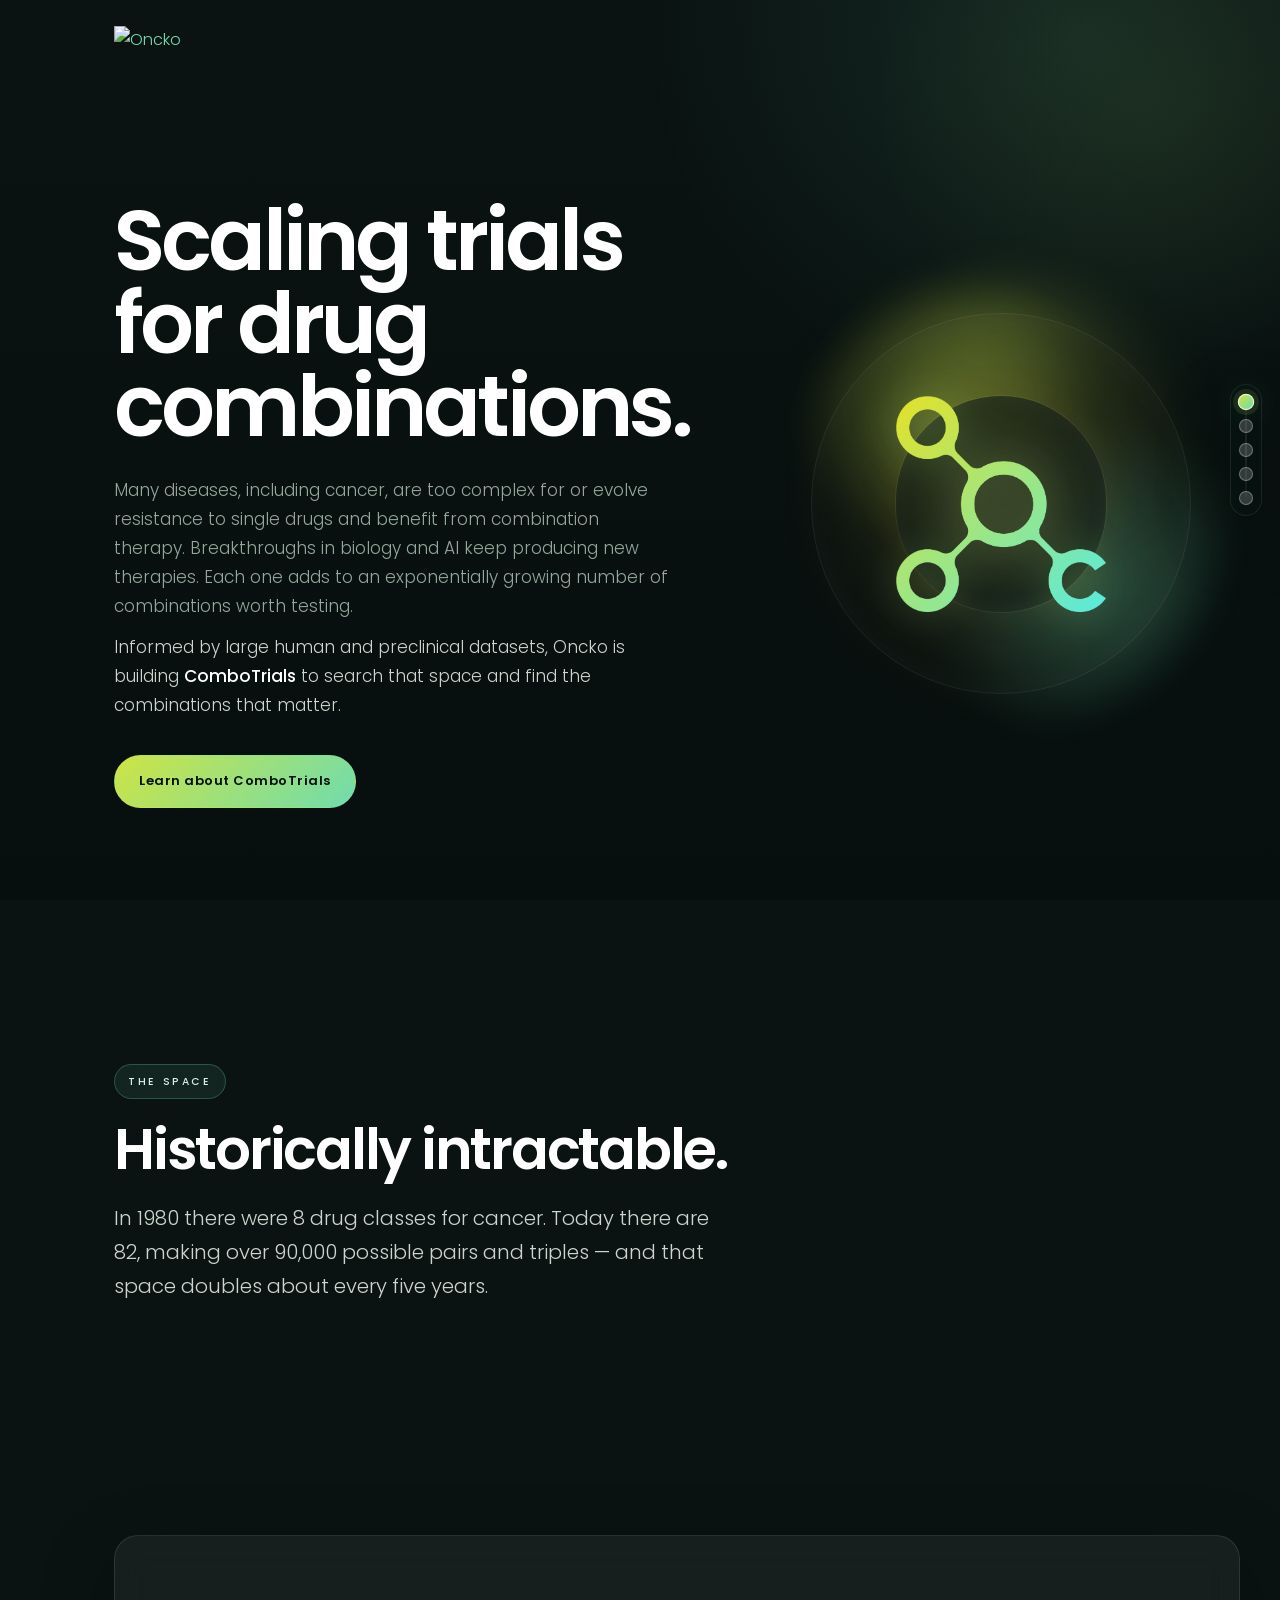
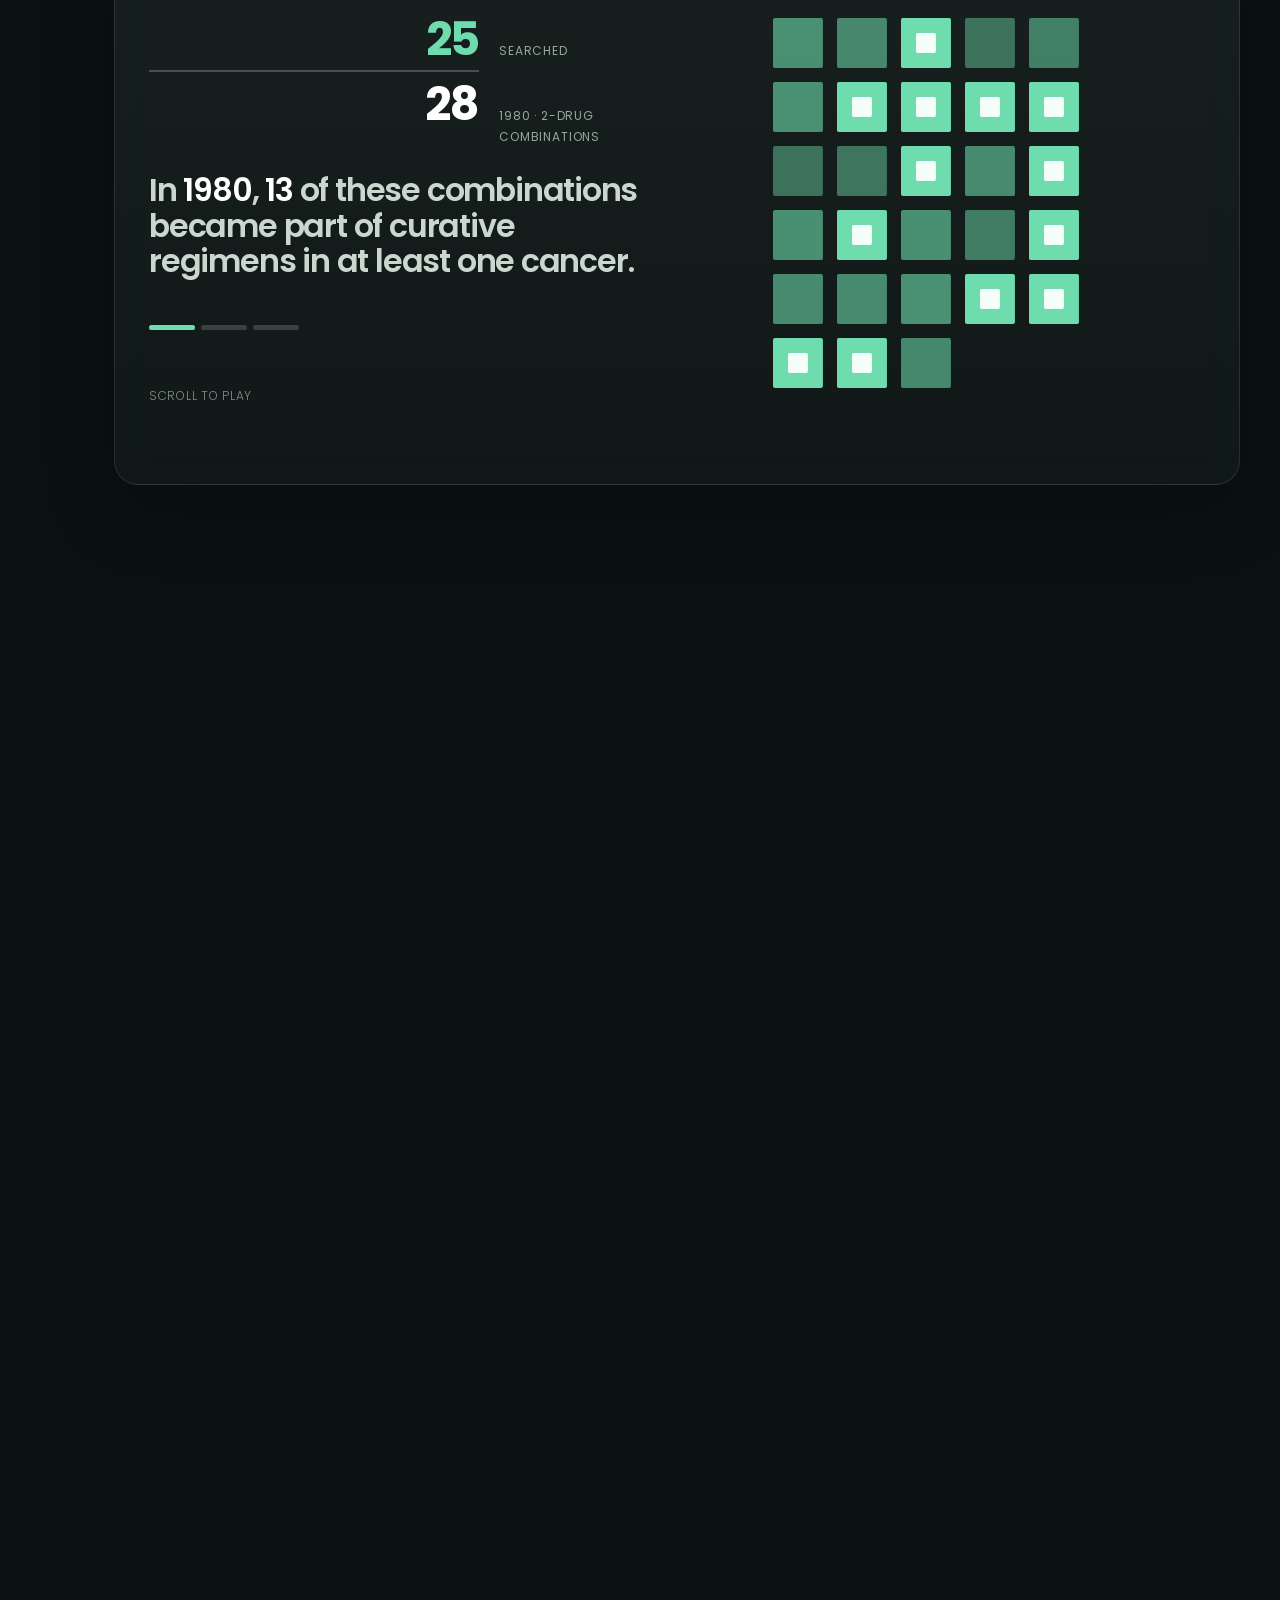
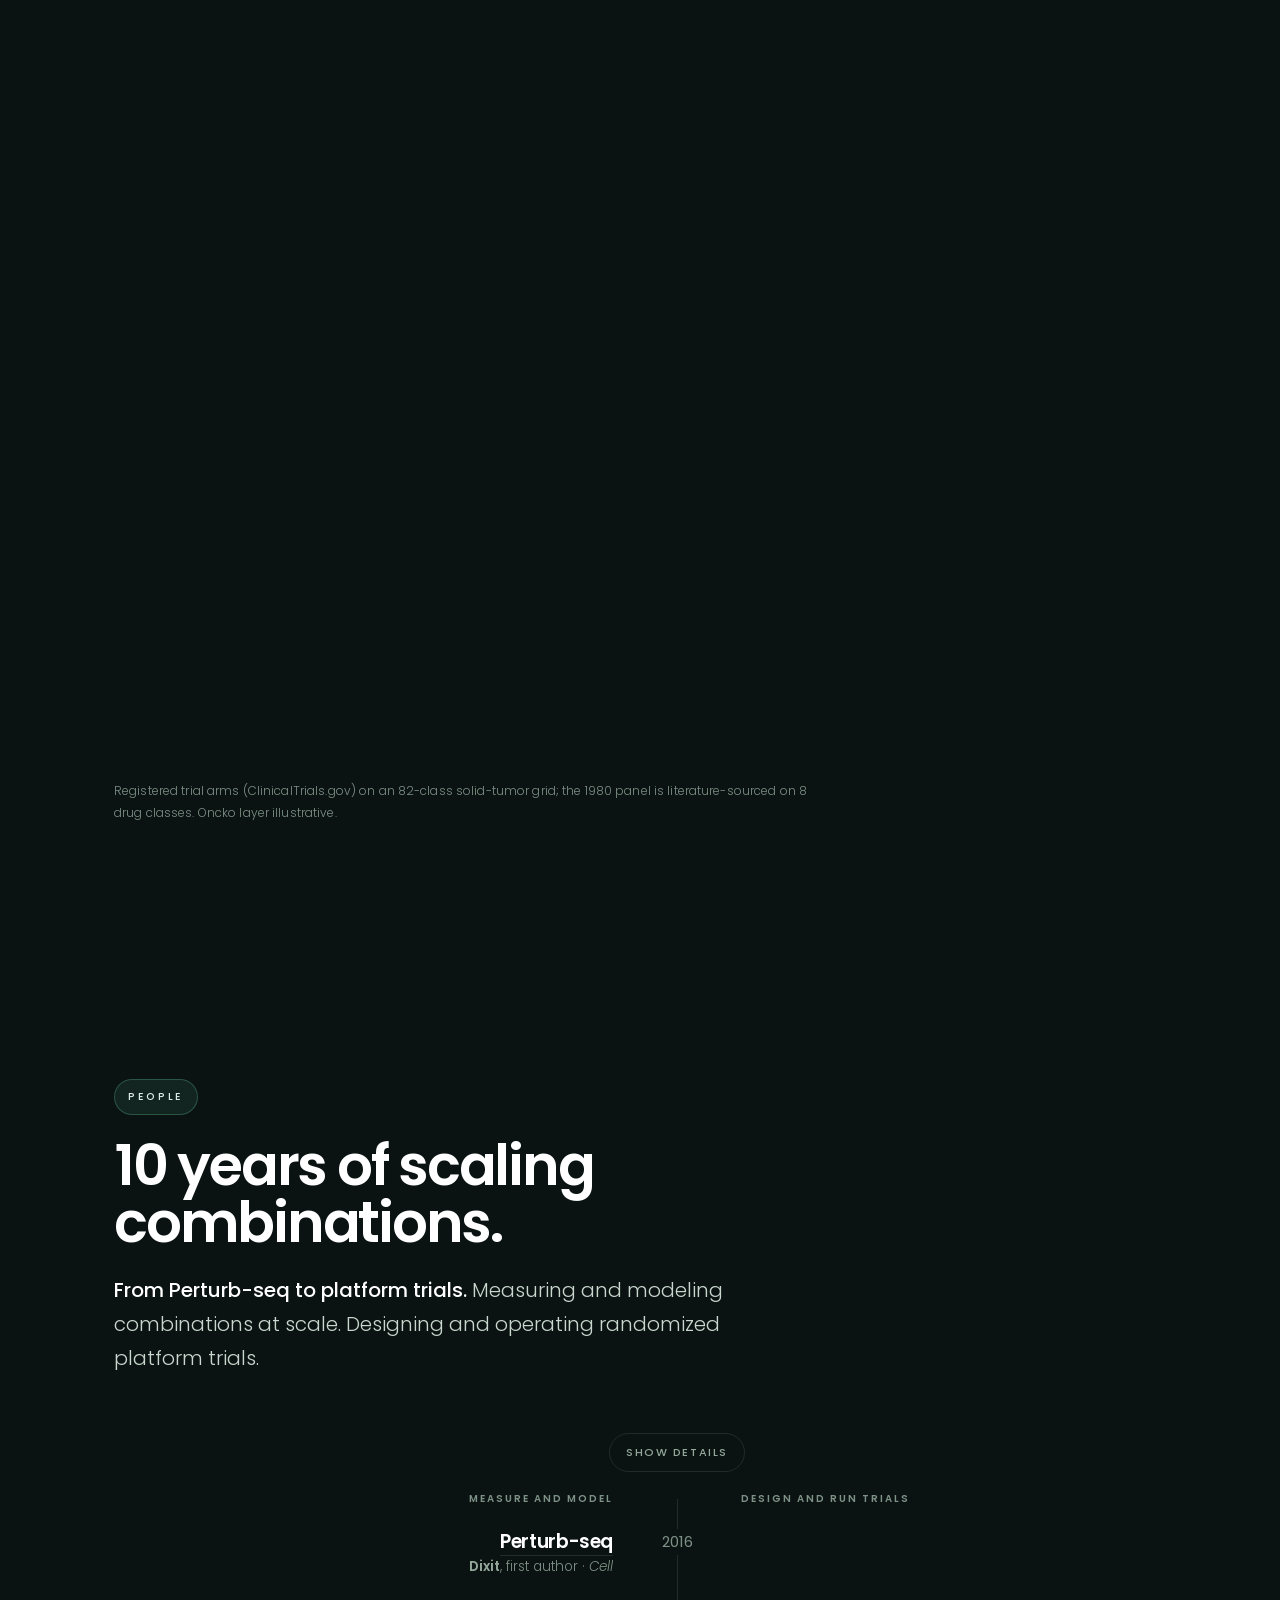
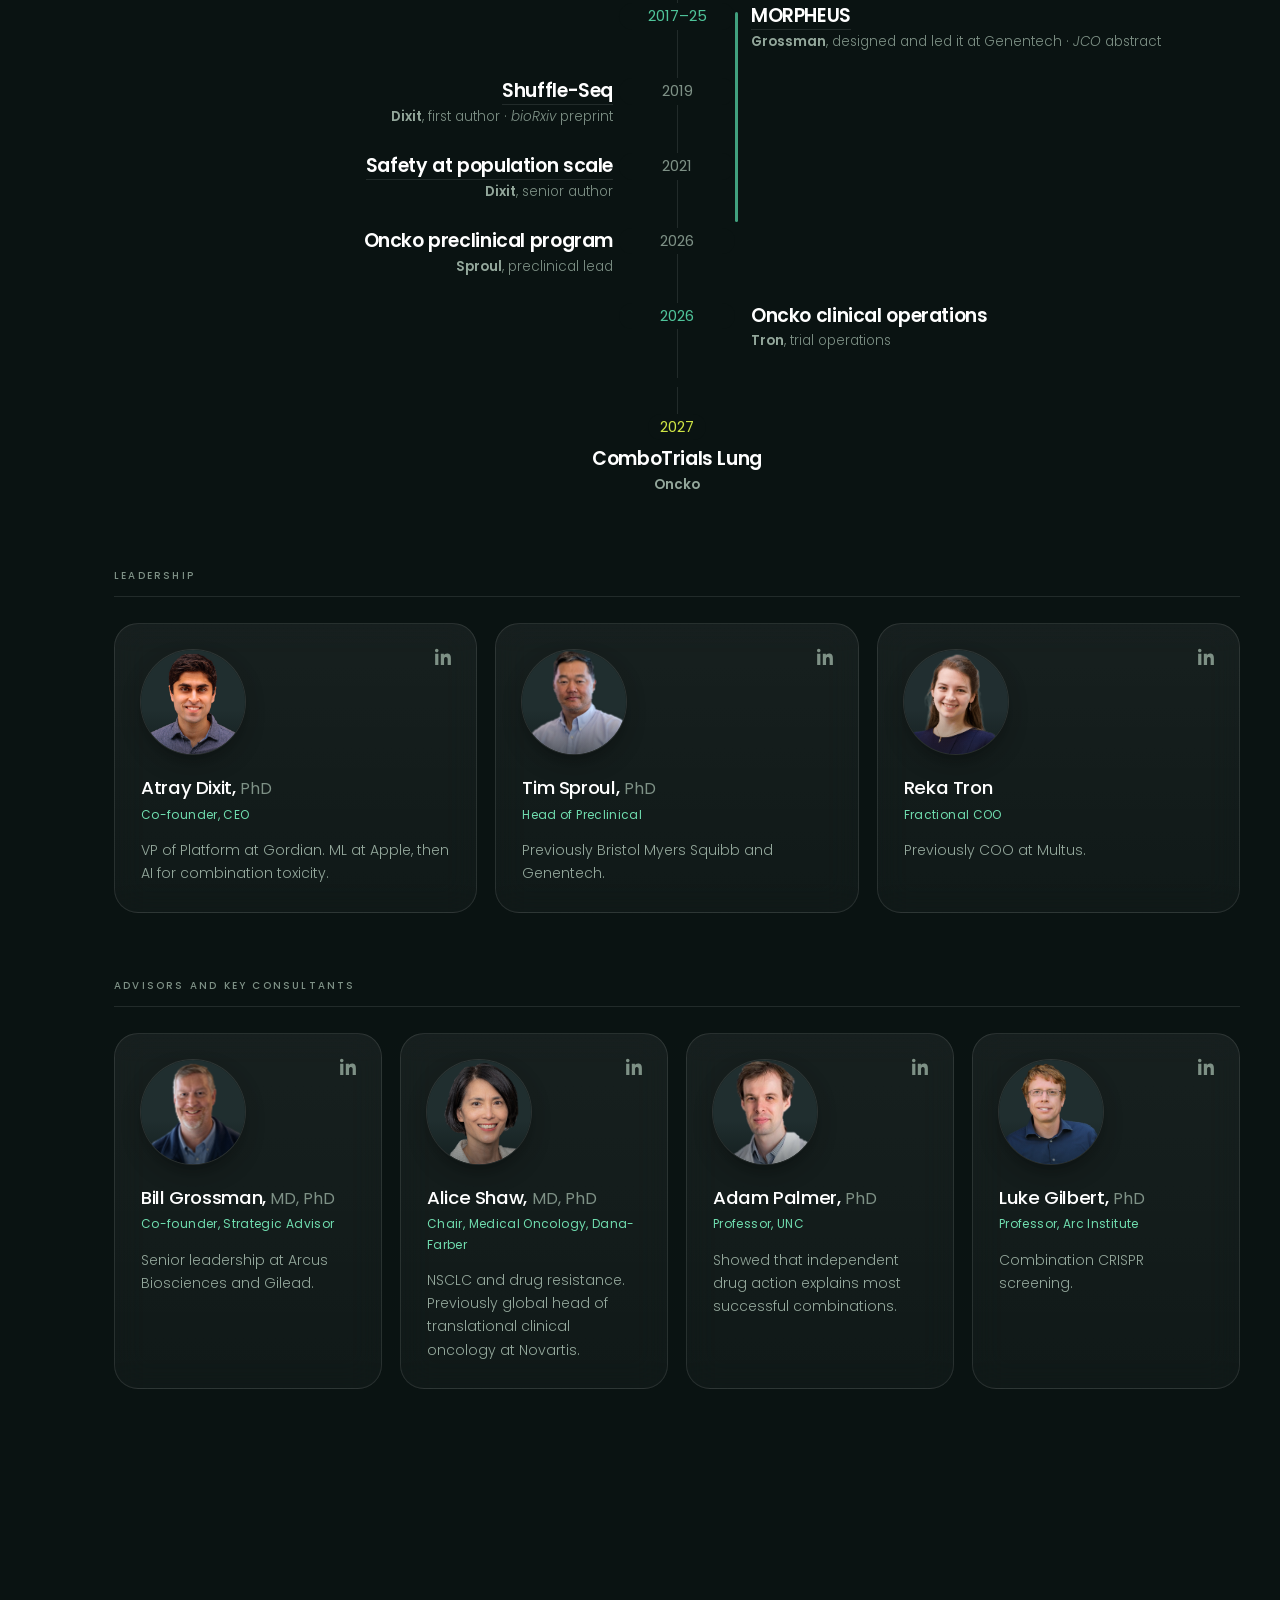
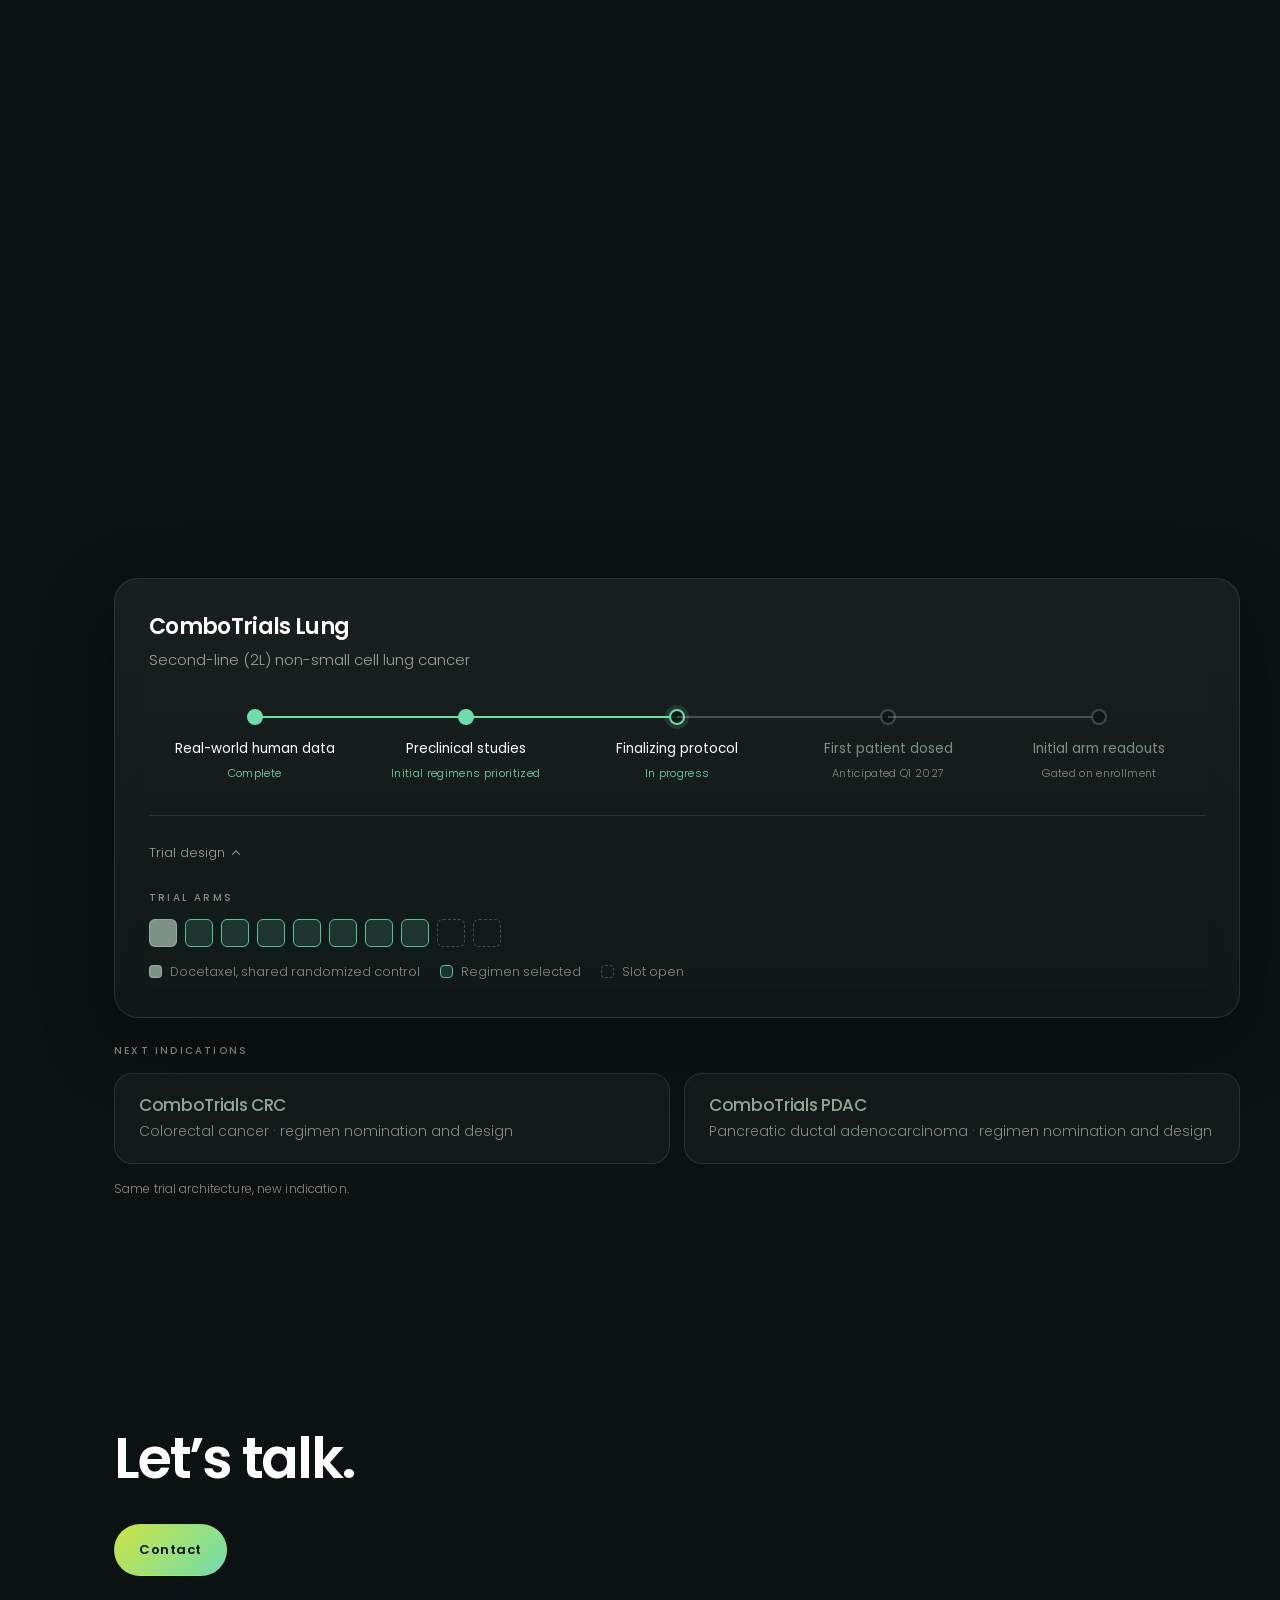
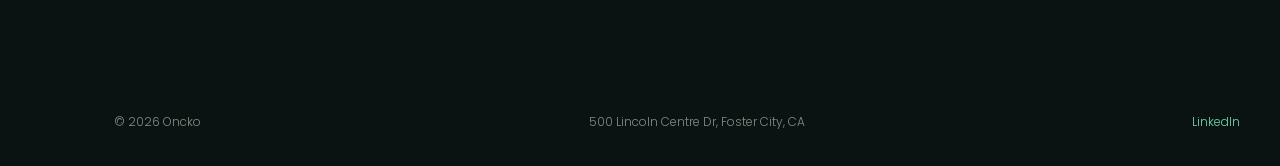
==== commit e278f77a: "Degree suffix: comma in the markup, not the stylesheet; strip HTML comments The comma between name a" ====
--- a/index.html
+++ b/index.html
@@ -45,7 +45,6 @@
   }
   </script>
 
-  <!-- Google tag (gtag.js) -->
   <script async src="https://www.googletagmanager.com/gtag/js?id=G-SZGFS13KK4"></script>
   <script>
     window.dataLayer = window.dataLayer || [];
@@ -65,7 +64,7 @@
   <link rel="icon" type="image/png" sizes="192x192" href="img/favicon/android-chrome-192x192.png">
   <link rel="icon" type="image/png" sizes="512x512" href="img/favicon/android-chrome-512x512.png">
 
-  <link rel="stylesheet" href="css/styles.css">
+  <link rel="stylesheet" href="css/styles.css?v=20260903">
 </head>
 <body>
 
@@ -77,12 +76,6 @@
     <a class="nav-dot" href="#contact" aria-label="Contact"><span class="nav-label">Contact</span></a>
   </nav>
 
-  <!-- The logo and the footer both used to hang off the viewport's left edge while
-       every other thing on the page sits in a centred 1200px column. They agreed
-       only at 1280px wide, which is why it went unnoticed: at 1440 the footer was
-       43px out and at 1920 it was 283px out, with the logo 361px out. Both now sit
-       in the same .container as the content, so one rule governs the page's left
-       edge instead of three. -->
   <header class="site-header">
     <div class="container">
       <a href="#home" aria-label="Oncko home"><img src="img/ONCKO-LOGO.svg" alt="Oncko" class="logo"></a>
@@ -91,7 +84,6 @@
 
   <main class="shell">
 
-    <!-- ==================================================== hero ========= -->
     <section class="section" id="home">
       <div class="container hero">
         <div class="hero-grid">
@@ -115,27 +107,6 @@
 
           <div class="hero-mark" aria-hidden="true">
             <div class="hero-orb" data-reveal style="--d:160ms">
-              <!-- THE GLOW MOVES, AND THE MARK COUNTS ITS OWN COMBINATIONS.
-                   Atray, on the ring-and-chords version that was here: "don't like
-                   the animation with dots and lines, can you just make the glow
-                   move in addition to fading in an out? another idea is that there
-                   are essentially 4 nodes in the logo...and we could have all 2^4 =
-                   subsets light up randomly."
-
-                   Both, because they are different registers. .hero-sweep is one
-                   off-centre blob orbiting the orb, which is the moving light. The
-                   four .hero-node glows sit exactly on the mark's own rings and a
-                   different SUBSET of them lights each beat - sixteen subsets of
-                   four nodes, in a fixed shuffled order, so it looks random and is
-                   deterministic and needs no script. The empty set is one of the
-                   sixteen and earns its place: it is the dark beat that stops the
-                   cycle reading as a loop.
-
-                   Node centres and colours are MEASURED from ONCKO-ICON.png, not
-                   guessed: the three closed rings were found as the centroids of
-                   their holes, the open "C" by scanline against the mirrored
-                   geometry of the ring opposite it. If the icon art ever changes,
-                   these four coordinates are wrong and must be re-measured. -->
               <div class="hero-sweep" aria-hidden="true"></div>
 
               <div class="hero-logo-wrap">
@@ -151,7 +122,6 @@
       </div>
     </section>
 
-    <!-- ================================================== the space ====== -->
     <section class="section" id="search">
       <div class="container">
         <div class="section-head" data-reveal>
@@ -164,20 +134,11 @@
           </p>
         </div>
 
-        <!-- One viewport tall. The board does not scroll past: while the
-             sequence is unfinished, main.js cancels the gesture and holds the
-             page here. Do not add runway - runway is what let a flick carry the
-             reader out with beats unplayed. -->
         <div class="board-track">
           <div class="board-pin">
             <div class="board-wrap card pad" data-reveal style="--d:120ms">
               <div class="onb" data-state="0">
                 <div class="onb-side">
-                  <!-- The fraction is a fixed instrument: same two slots on every
-                       beat, so the reader's eye learns where to look and the CHANGE
-                       is the message. Numerator grows ~116x, denominator ~687,000x.
-                       Both roll geometrically off the same interpolant as the camera
-                       dolly, so the numbers and the zoom move together. -->
                   <div class="onb-frac" id="onb-frac">
                     <div class="onb-fr">
                       <span class="onb-fnum" id="onb-num">25</span>
@@ -211,7 +172,6 @@
       </div>
     </section>
 
-    <!-- ====================================================== people ===== -->
     <section class="section" id="team">
       <div class="container">
         <div class="section-head" data-reveal>
@@ -223,29 +183,6 @@
           </p>
         </div>
 
-        <!-- Dated, authored, linkable. Every row resolves to a DOI or an NCT, which
-             is the point: a credential asks to be believed, an artifact can be
-             checked. This is also the only place on the site that carries a date.
-             Two tracks on one time axis, and the fork is the argument: the
-             preclinical capability was built 2016-2019, the clinical work runs
-             2021 onward. Desktop puts them on opposite sides of a centre rail;
-             mobile keeps one rail and the two headers stay inline, which works
-             because the tracks do not overlap in time. -->
-        <!-- ONE TIME AXIS, TWO THREADS, ONE ENDPOINT. Rows are in true
-             chronological order and the TRACK is carried by which rail the node sits
-             on, not by grouping - which is what fixes 2021 appearing to come after
-             2017-2025. Both rails run the full height and bend into the ComboTrials
-             node, so the convergence is drawn rather than asserted. All of it lives
-             in a narrow left gutter, so the design is width-independent: mobile and
-             desktop are the same picture with a narrower gutter, and the content
-             column never reflows. -->
-        <!-- COMPRESSED BY DEFAULT, ONE CONTROL FOR ALL OF IT. Atray: "having the
-             timeline more vertically compressed by default could be good so people
-             can scroll through in an instant." Per-row accordions were rejected -
-             they hide a checkable DOI behind a tap, seven times over. One toggle
-             opens every description at once, and what is hidden is only the
-             description sentence: the year, the linked title and the attribution
-             stay on screen, so the evidence is never the thing behind the click. -->
         <div class="tl-bar">
           <button class="tl-toggle" type="button" id="tl-toggle" aria-expanded="false" aria-controls="tl-list">
             <span class="tl-tg-a">Show details</span>
@@ -272,17 +209,8 @@
 
           <li class="tl-item t-b is-span" data-year="2017" data-span-to="2025">
             <span class="tl-tag" aria-hidden="true">Trials</span>
-            <!-- THE YEAR CELL IS THE TIME AXIS, so a row that is a duration says so
-                 here rather than only in a description the compressed default hides.
-                 MORPHEUS ran 2017 to 2025; the band's length is interpolated to 2025
-                 in main.js so the geometry and the label agree. -->
             <span class="tl-year">2017&ndash;25</span>
             <div class="tl-body">
-              <!-- The link is the platform-design abstract, not a results paper, because
-                   it is the only MORPHEUS publication Grossman is actually on: author 17
-                   of 18, verified against Crossref. He is on neither the JITC MORPHEUS-Lung
-                   paper nor the Oncologist PDAC/GC paper that used to be cited here, and
-                   an attribution should point at something carrying the name. -->
               <h3 class="tl-title"><a href="https://doi.org/10.1200/JCO.2018.36.4_suppl.TPS530" target="_blank" rel="noopener noreferrer">MORPHEUS</a></h3>
               <span class="tl-cite"><b>Grossman</b>, designed and led it at Genentech &middot; <em>JCO</em> abstract</span>
               <p class="tl-what">Randomized multi-arm platforms across six tumor types, 2017 to 2025.</p>
@@ -357,7 +285,7 @@
                 <svg width="17" height="17" viewBox="0 0 24 24" fill="currentColor"><path d="M4.98 3.5C4.98 4.88 3.87 6 2.5 6S0 4.88 0 3.5C0 2.12 1.12 1 2.5 1S4.98 2.12 4.98 3.5zM.22 8h4.56V24H.22V8zm7.98 0h4.37v2.19h.06c.61-1.16 2.1-2.38 4.32-2.38 4.62 0 5.47 3.04 5.47 7V24h-4.56v-8.15c0-1.94-.7-3.27-2.44-3.27-1.33 0-2.12.9-2.47 1.76-.13.31-.16.74-.16 1.17V24H8.2V8z"/></svg>
               </span>
               <div class="avatar"><img src="img/team/atray.jpg" alt="Atray Dixit" loading="lazy"></div>
-              <h3>Atray Dixit<span class="deg">PhD</span></h3>
+              <h3>Atray Dixit, <span class="deg">PhD</span></h3>
               <p class="role">Co-founder, CEO</p>
               <p class="bio">
                 VP of Platform at Gordian. ML at Apple, then AI for combination
@@ -370,7 +298,7 @@
                 <svg width="17" height="17" viewBox="0 0 24 24" fill="currentColor"><path d="M4.98 3.5C4.98 4.88 3.87 6 2.5 6S0 4.88 0 3.5C0 2.12 1.12 1 2.5 1S4.98 2.12 4.98 3.5zM.22 8h4.56V24H.22V8zm7.98 0h4.37v2.19h.06c.61-1.16 2.1-2.38 4.32-2.38 4.62 0 5.47 3.04 5.47 7V24h-4.56v-8.15c0-1.94-.7-3.27-2.44-3.27-1.33 0-2.12.9-2.47 1.76-.13.31-.16.74-.16 1.17V24H8.2V8z"/></svg>
               </span>
               <div class="avatar"><img src="img/team/tim.jpg" alt="Tim Sproul" loading="lazy"></div>
-              <h3>Tim Sproul<span class="deg">PhD</span></h3>
+              <h3>Tim Sproul, <span class="deg">PhD</span></h3>
               <p class="role">Head of Preclinical</p>
               <p class="bio">
                 Previously Bristol Myers Squibb and Genentech.
@@ -399,7 +327,7 @@
                 <svg width="17" height="17" viewBox="0 0 24 24" fill="currentColor"><path d="M4.98 3.5C4.98 4.88 3.87 6 2.5 6S0 4.88 0 3.5C0 2.12 1.12 1 2.5 1S4.98 2.12 4.98 3.5zM.22 8h4.56V24H.22V8zm7.98 0h4.37v2.19h.06c.61-1.16 2.1-2.38 4.32-2.38 4.62 0 5.47 3.04 5.47 7V24h-4.56v-8.15c0-1.94-.7-3.27-2.44-3.27-1.33 0-2.12.9-2.47 1.76-.13.31-.16.74-.16 1.17V24H8.2V8z"/></svg>
               </span>
               <div class="avatar"><img src="img/team/bill.jpg" alt="Bill Grossman" loading="lazy"></div>
-              <h3>Bill Grossman<span class="deg">MD, PhD</span></h3>
+              <h3>Bill Grossman, <span class="deg">MD, PhD</span></h3>
               <p class="role">Co-founder, Strategic Advisor</p>
               <p class="bio">
                 Senior leadership at Arcus Biosciences and Gilead.
@@ -411,7 +339,7 @@
                 <svg width="17" height="17" viewBox="0 0 24 24" fill="currentColor"><path d="M4.98 3.5C4.98 4.88 3.87 6 2.5 6S0 4.88 0 3.5C0 2.12 1.12 1 2.5 1S4.98 2.12 4.98 3.5zM.22 8h4.56V24H.22V8zm7.98 0h4.37v2.19h.06c.61-1.16 2.1-2.38 4.32-2.38 4.62 0 5.47 3.04 5.47 7V24h-4.56v-8.15c0-1.94-.7-3.27-2.44-3.27-1.33 0-2.12.9-2.47 1.76-.13.31-.16.74-.16 1.17V24H8.2V8z"/></svg>
               </span>
               <div class="avatar"><img src="img/team/alice.jpg" alt="Alice Shaw" loading="lazy"></div>
-              <h3>Alice Shaw<span class="deg">MD, PhD</span></h3>
+              <h3>Alice Shaw, <span class="deg">MD, PhD</span></h3>
               <p class="role">Chair, Medical Oncology, Dana-Farber</p>
               <p class="bio">
                 NSCLC and drug resistance. Previously global head of translational clinical
@@ -424,7 +352,7 @@
                 <svg width="17" height="17" viewBox="0 0 24 24" fill="currentColor"><path d="M4.98 3.5C4.98 4.88 3.87 6 2.5 6S0 4.88 0 3.5C0 2.12 1.12 1 2.5 1S4.98 2.12 4.98 3.5zM.22 8h4.56V24H.22V8zm7.98 0h4.37v2.19h.06c.61-1.16 2.1-2.38 4.32-2.38 4.62 0 5.47 3.04 5.47 7V24h-4.56v-8.15c0-1.94-.7-3.27-2.44-3.27-1.33 0-2.12.9-2.47 1.76-.13.31-.16.74-.16 1.17V24H8.2V8z"/></svg>
               </span>
               <div class="avatar"><img src="img/team/adam.jpg" alt="Adam Palmer" loading="lazy"></div>
-              <h3>Adam Palmer<span class="deg">PhD</span></h3>
+              <h3>Adam Palmer, <span class="deg">PhD</span></h3>
               <p class="role">Professor, UNC</p>
               <p class="bio">
                 Showed that independent drug action explains most successful combinations.
@@ -436,7 +364,7 @@
                 <svg width="17" height="17" viewBox="0 0 24 24" fill="currentColor"><path d="M4.98 3.5C4.98 4.88 3.87 6 2.5 6S0 4.88 0 3.5C0 2.12 1.12 1 2.5 1S4.98 2.12 4.98 3.5zM.22 8h4.56V24H.22V8zm7.98 0h4.37v2.19h.06c.61-1.16 2.1-2.38 4.32-2.38 4.62 0 5.47 3.04 5.47 7V24h-4.56v-8.15c0-1.94-.7-3.27-2.44-3.27-1.33 0-2.12.9-2.47 1.76-.13.31-.16.74-.16 1.17V24H8.2V8z"/></svg>
               </span>
               <div class="avatar"><img src="img/team/luke.jpg" alt="Luke Gilbert" loading="lazy"></div>
-              <h3>Luke Gilbert<span class="deg">PhD</span></h3>
+              <h3>Luke Gilbert, <span class="deg">PhD</span></h3>
               <p class="role">Professor, Arc Institute</p>
               <p class="bio">Combination CRISPR screening.</p>
             </a>
@@ -447,28 +375,10 @@
       </div>
     </section>
 
-
-    <!-- ==================================================== trials ====== -->
     <section class="section" id="trials">
       <div class="container">
         <div class="section-head" data-reveal>
           <p class="eyebrow">Trials &amp; Partnering</p>
-          <!-- THE WORDMARK APPEARS EXACTLY ONCE, IN THE HEADLINE, ABOVE ITS
-               EXPANSION. It went under the H2 first and the word then appeared
-               twice forty pixels apart, styled once and not the other - so it
-               lives IN the headline instead, which is where a wordmark belongs and
-               leaves the word said once.
-
-               The name stays plain "ComboTrials" in all eight other places on the
-               page. Mid-word capitals get spelled out by screen readers and read as
-               a typo wherever the reader has not been told what they mean, and the
-               protocol and the deck say ComboTrials, so the site should not be the
-               one document that disagrees. Here the four letters sit directly above
-               the four words they stand for and the same mint marks both, so the
-               device explains itself in a glance and never has to appear again.
-
-               aria-label carries the plain name; the styled copy is aria-hidden, so
-               assistive tech says "ComboTrials programs" and recites no letters. -->
           <h2 class="h2-mark">
             <span aria-label="ComboTrials"><span aria-hidden="true">Combo<b>TRIAL</b>s</span></span> programs.
           </h2>
@@ -545,7 +455,6 @@
                 <div class="arm slot-open"></div>
               </div>
 
-              <!-- legend order follows the row order, left to right -->
               <div class="arm-keys">
                 <span><i class="arm control" aria-hidden="true"></i>Docetaxel, shared randomized control</span>
                 <span><i class="arm selected" aria-hidden="true"></i>Regimen selected</span>
@@ -575,13 +484,8 @@
       </div>
     </section>
 
-    <!-- ===================================================== contact ===== -->
     <section class="section" id="contact">
       <div class="container">
-        <!-- No eyebrow here, deliberately: with the button reading "Contact" an
-             eyebrow reading CONTACT is the same word twice inside 100px. "Let's
-             talk." is the only distinctive copy in the section, so it stays and
-             the eyebrow goes. The nav dot's label is independent of it. -->
         <div data-reveal>
           <h2>Let&rsquo;s talk.</h2>
           <div class="hero-actions">
@@ -601,6 +505,6 @@
     </div>
   </footer>
 
-  <script src="js/main.js"></script>
+  <script src="js/main.js?v=20260903"></script>
 </body>
 </html>
--- a/css/styles.css
+++ b/css/styles.css
@@ -896,11 +896,6 @@
   .tier + .tier .li { display: none; }
 }
 
-@media (max-width: 520px) {
-  .tier + .tier .person h3 .deg { display: block; }
-  .tier + .tier .person h3 .deg::before { content: none; }
-}
-
 @media (max-height: 480px) {
   .board-wrap.pad { padding: 14px; }
   .onb { gap: 9px; }
@@ -1452,7 +1447,6 @@
 }
 .person h3 { color: var(--text); margin-bottom: 5px; }
 .person h3 .deg { font-weight: 400; font-size: 0.86em; letter-spacing: 0; color: var(--faint); white-space: nowrap; }
-.person h3 .deg::before { content: ", "; }
 .person .role { font-size: 12px; font-weight: 400; letter-spacing: 0.03em; color: var(--mint); margin-bottom: 14px; }
 .person .bio { font-size: 14px; font-weight: 300; line-height: 1.65; color: var(--muted); }
 
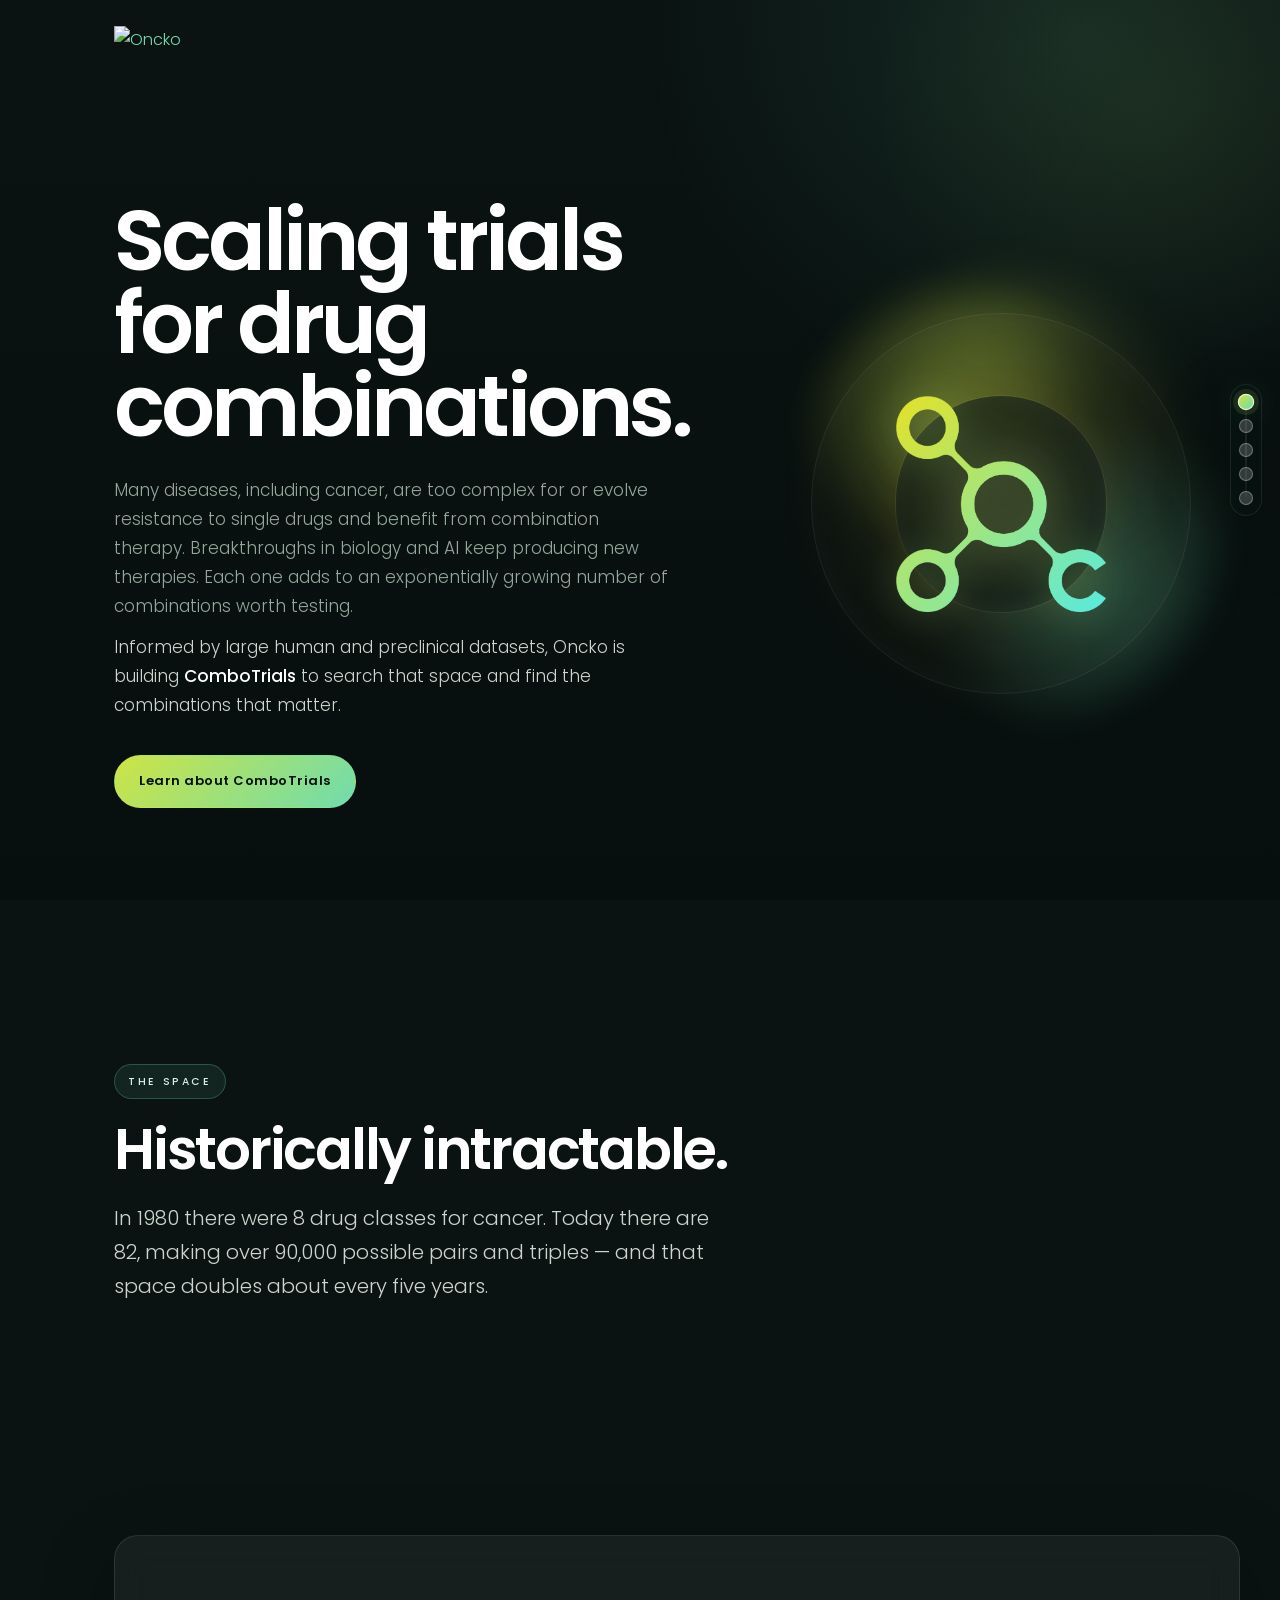
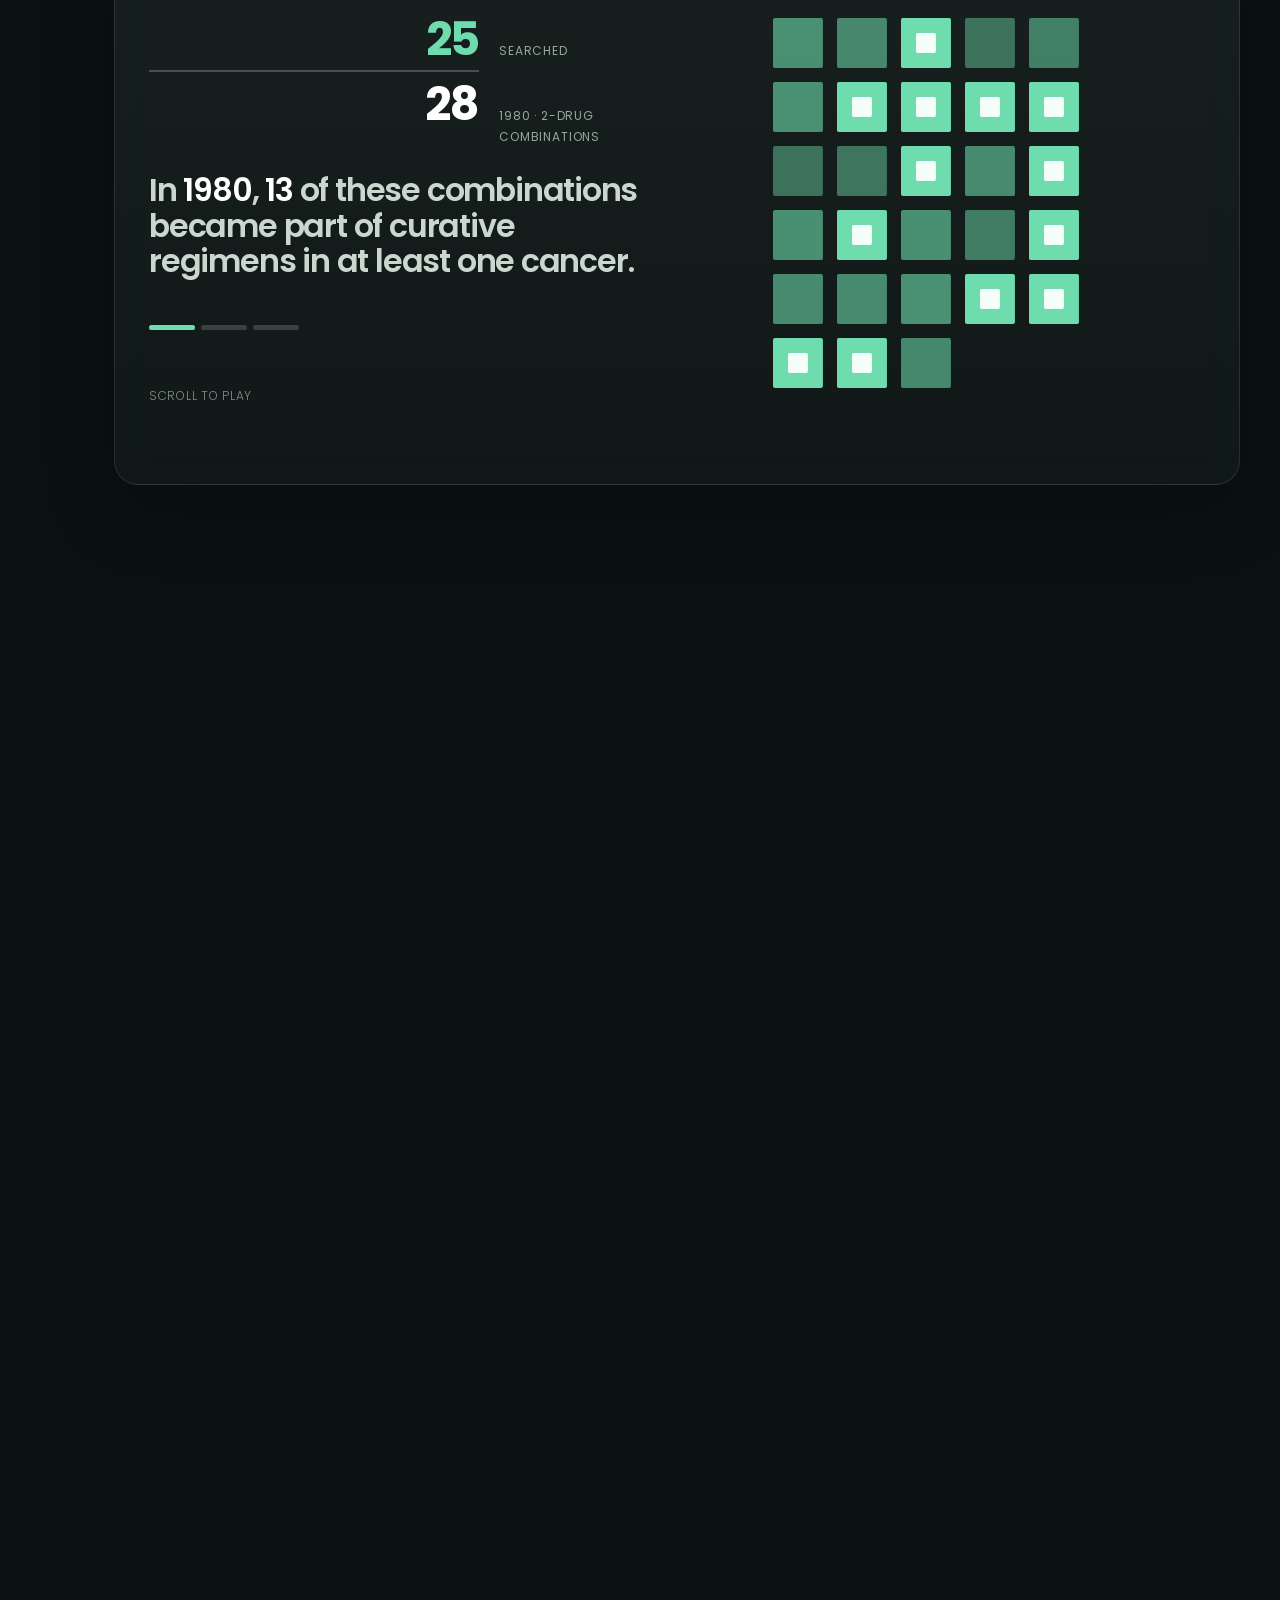
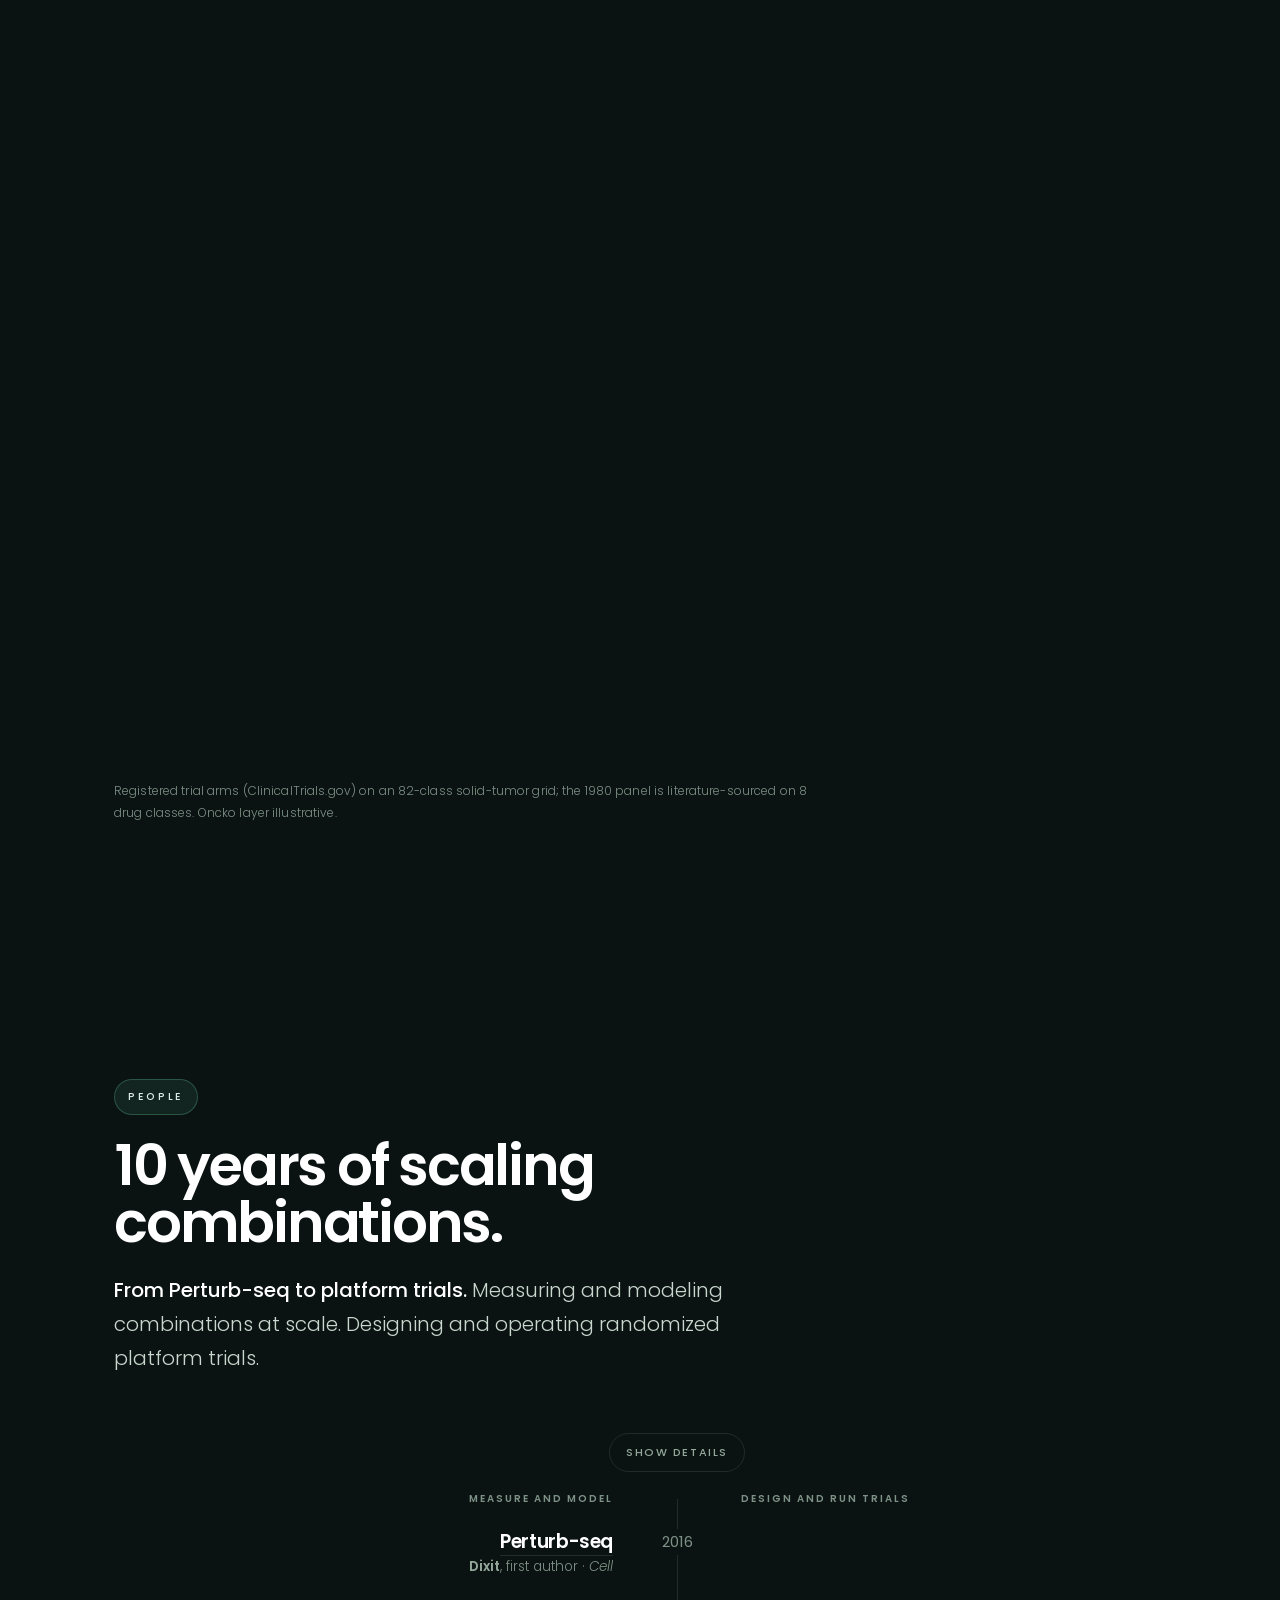
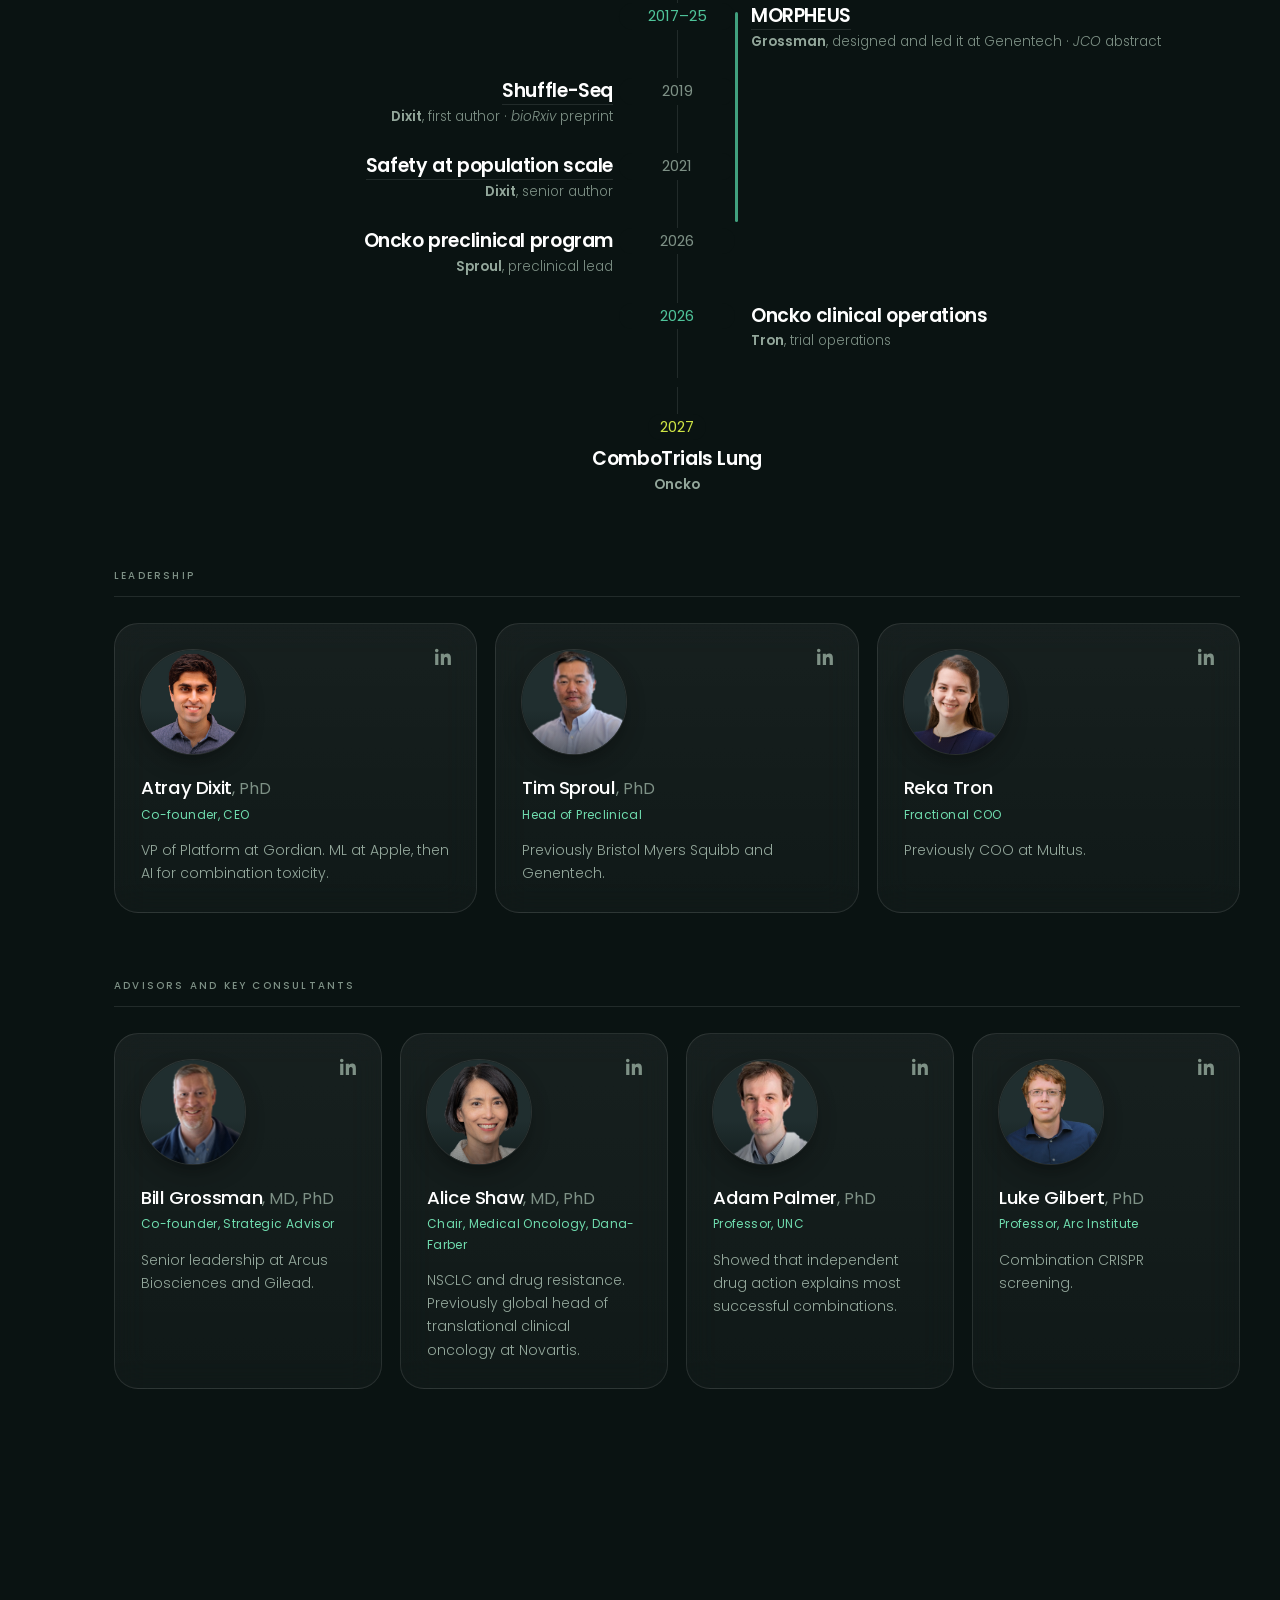
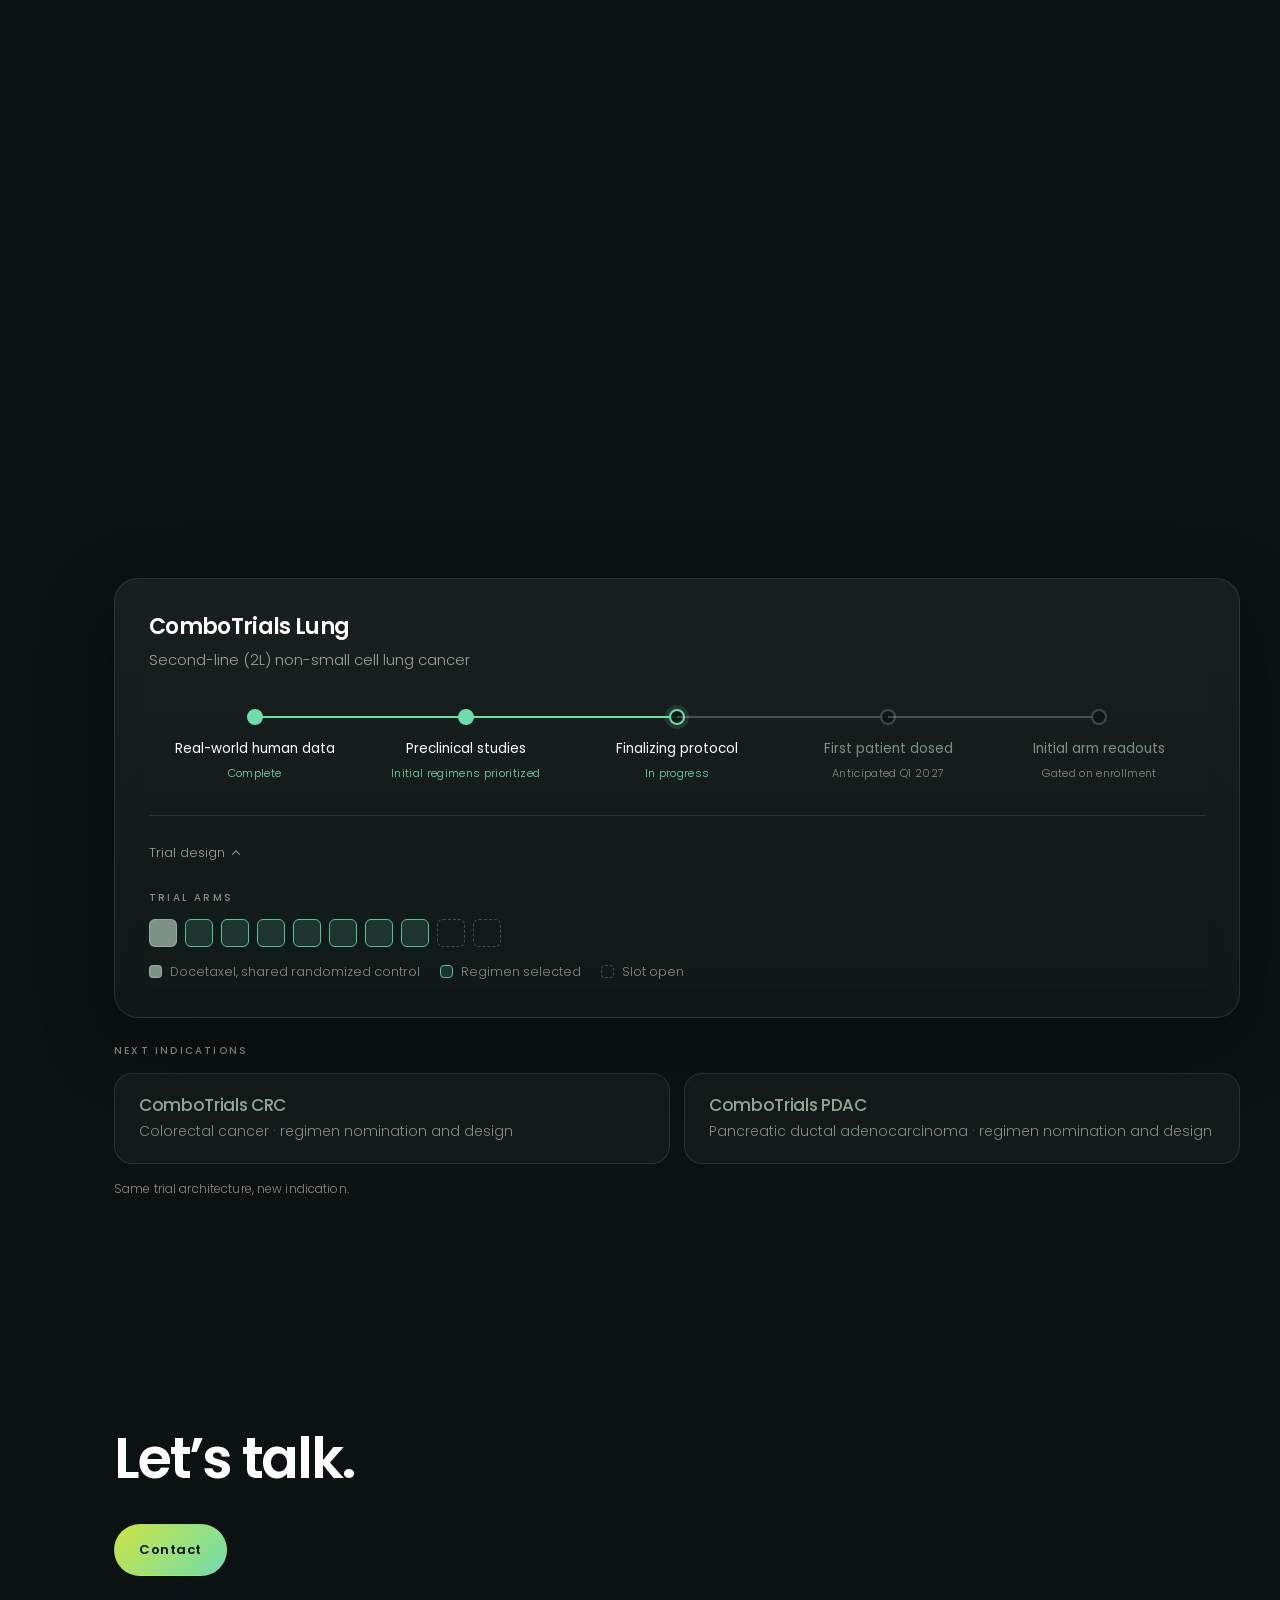
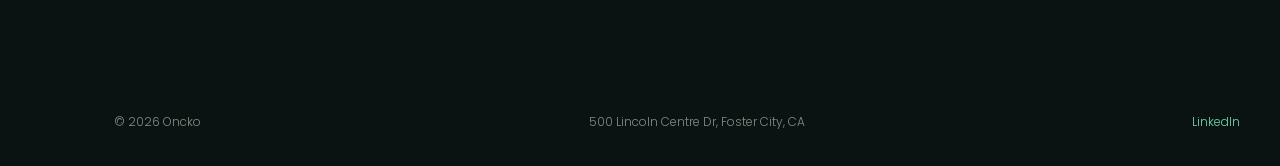
==== commit 42086543: "Degree suffix: the comma takes the suffix styling too The comma sat in the h3 so it inherited the na" ====
--- a/index.html
+++ b/index.html
@@ -285,7 +285,7 @@
                 <svg width="17" height="17" viewBox="0 0 24 24" fill="currentColor"><path d="M4.98 3.5C4.98 4.88 3.87 6 2.5 6S0 4.88 0 3.5C0 2.12 1.12 1 2.5 1S4.98 2.12 4.98 3.5zM.22 8h4.56V24H.22V8zm7.98 0h4.37v2.19h.06c.61-1.16 2.1-2.38 4.32-2.38 4.62 0 5.47 3.04 5.47 7V24h-4.56v-8.15c0-1.94-.7-3.27-2.44-3.27-1.33 0-2.12.9-2.47 1.76-.13.31-.16.74-.16 1.17V24H8.2V8z"/></svg>
               </span>
               <div class="avatar"><img src="img/team/atray.jpg" alt="Atray Dixit" loading="lazy"></div>
-              <h3>Atray Dixit, <span class="deg">PhD</span></h3>
+              <h3>Atray Dixit<span class="deg">, PhD</span></h3>
               <p class="role">Co-founder, CEO</p>
               <p class="bio">
                 VP of Platform at Gordian. ML at Apple, then AI for combination
@@ -298,7 +298,7 @@
                 <svg width="17" height="17" viewBox="0 0 24 24" fill="currentColor"><path d="M4.98 3.5C4.98 4.88 3.87 6 2.5 6S0 4.88 0 3.5C0 2.12 1.12 1 2.5 1S4.98 2.12 4.98 3.5zM.22 8h4.56V24H.22V8zm7.98 0h4.37v2.19h.06c.61-1.16 2.1-2.38 4.32-2.38 4.62 0 5.47 3.04 5.47 7V24h-4.56v-8.15c0-1.94-.7-3.27-2.44-3.27-1.33 0-2.12.9-2.47 1.76-.13.31-.16.74-.16 1.17V24H8.2V8z"/></svg>
               </span>
               <div class="avatar"><img src="img/team/tim.jpg" alt="Tim Sproul" loading="lazy"></div>
-              <h3>Tim Sproul, <span class="deg">PhD</span></h3>
+              <h3>Tim Sproul<span class="deg">, PhD</span></h3>
               <p class="role">Head of Preclinical</p>
               <p class="bio">
                 Previously Bristol Myers Squibb and Genentech.
@@ -327,7 +327,7 @@
                 <svg width="17" height="17" viewBox="0 0 24 24" fill="currentColor"><path d="M4.98 3.5C4.98 4.88 3.87 6 2.5 6S0 4.88 0 3.5C0 2.12 1.12 1 2.5 1S4.98 2.12 4.98 3.5zM.22 8h4.56V24H.22V8zm7.98 0h4.37v2.19h.06c.61-1.16 2.1-2.38 4.32-2.38 4.62 0 5.47 3.04 5.47 7V24h-4.56v-8.15c0-1.94-.7-3.27-2.44-3.27-1.33 0-2.12.9-2.47 1.76-.13.31-.16.74-.16 1.17V24H8.2V8z"/></svg>
               </span>
               <div class="avatar"><img src="img/team/bill.jpg" alt="Bill Grossman" loading="lazy"></div>
-              <h3>Bill Grossman, <span class="deg">MD, PhD</span></h3>
+              <h3>Bill Grossman<span class="deg">, MD, PhD</span></h3>
               <p class="role">Co-founder, Strategic Advisor</p>
               <p class="bio">
                 Senior leadership at Arcus Biosciences and Gilead.
@@ -339,7 +339,7 @@
                 <svg width="17" height="17" viewBox="0 0 24 24" fill="currentColor"><path d="M4.98 3.5C4.98 4.88 3.87 6 2.5 6S0 4.88 0 3.5C0 2.12 1.12 1 2.5 1S4.98 2.12 4.98 3.5zM.22 8h4.56V24H.22V8zm7.98 0h4.37v2.19h.06c.61-1.16 2.1-2.38 4.32-2.38 4.62 0 5.47 3.04 5.47 7V24h-4.56v-8.15c0-1.94-.7-3.27-2.44-3.27-1.33 0-2.12.9-2.47 1.76-.13.31-.16.74-.16 1.17V24H8.2V8z"/></svg>
               </span>
               <div class="avatar"><img src="img/team/alice.jpg" alt="Alice Shaw" loading="lazy"></div>
-              <h3>Alice Shaw, <span class="deg">MD, PhD</span></h3>
+              <h3>Alice Shaw<span class="deg">, MD, PhD</span></h3>
               <p class="role">Chair, Medical Oncology, Dana-Farber</p>
               <p class="bio">
                 NSCLC and drug resistance. Previously global head of translational clinical
@@ -352,7 +352,7 @@
                 <svg width="17" height="17" viewBox="0 0 24 24" fill="currentColor"><path d="M4.98 3.5C4.98 4.88 3.87 6 2.5 6S0 4.88 0 3.5C0 2.12 1.12 1 2.5 1S4.98 2.12 4.98 3.5zM.22 8h4.56V24H.22V8zm7.98 0h4.37v2.19h.06c.61-1.16 2.1-2.38 4.32-2.38 4.62 0 5.47 3.04 5.47 7V24h-4.56v-8.15c0-1.94-.7-3.27-2.44-3.27-1.33 0-2.12.9-2.47 1.76-.13.31-.16.74-.16 1.17V24H8.2V8z"/></svg>
               </span>
               <div class="avatar"><img src="img/team/adam.jpg" alt="Adam Palmer" loading="lazy"></div>
-              <h3>Adam Palmer, <span class="deg">PhD</span></h3>
+              <h3>Adam Palmer<span class="deg">, PhD</span></h3>
               <p class="role">Professor, UNC</p>
               <p class="bio">
                 Showed that independent drug action explains most successful combinations.
@@ -364,7 +364,7 @@
                 <svg width="17" height="17" viewBox="0 0 24 24" fill="currentColor"><path d="M4.98 3.5C4.98 4.88 3.87 6 2.5 6S0 4.88 0 3.5C0 2.12 1.12 1 2.5 1S4.98 2.12 4.98 3.5zM.22 8h4.56V24H.22V8zm7.98 0h4.37v2.19h.06c.61-1.16 2.1-2.38 4.32-2.38 4.62 0 5.47 3.04 5.47 7V24h-4.56v-8.15c0-1.94-.7-3.27-2.44-3.27-1.33 0-2.12.9-2.47 1.76-.13.31-.16.74-.16 1.17V24H8.2V8z"/></svg>
               </span>
               <div class="avatar"><img src="img/team/luke.jpg" alt="Luke Gilbert" loading="lazy"></div>
-              <h3>Luke Gilbert, <span class="deg">PhD</span></h3>
+              <h3>Luke Gilbert<span class="deg">, PhD</span></h3>
               <p class="role">Professor, Arc Institute</p>
               <p class="bio">Combination CRISPR screening.</p>
             </a>
--- a/css/styles.css
+++ b/css/styles.css
@@ -1446,7 +1446,7 @@
   pointer-events: none;
 }
 .person h3 { color: var(--text); margin-bottom: 5px; }
-.person h3 .deg { font-weight: 400; font-size: 0.86em; letter-spacing: 0; color: var(--faint); white-space: nowrap; }
+.person h3 .deg { font-weight: 400; font-size: 0.86em; letter-spacing: 0; color: var(--faint); }
 .person .role { font-size: 12px; font-weight: 400; letter-spacing: 0.03em; color: var(--mint); margin-bottom: 14px; }
 .person .bio { font-size: 14px; font-weight: 300; line-height: 1.65; color: var(--muted); }
 
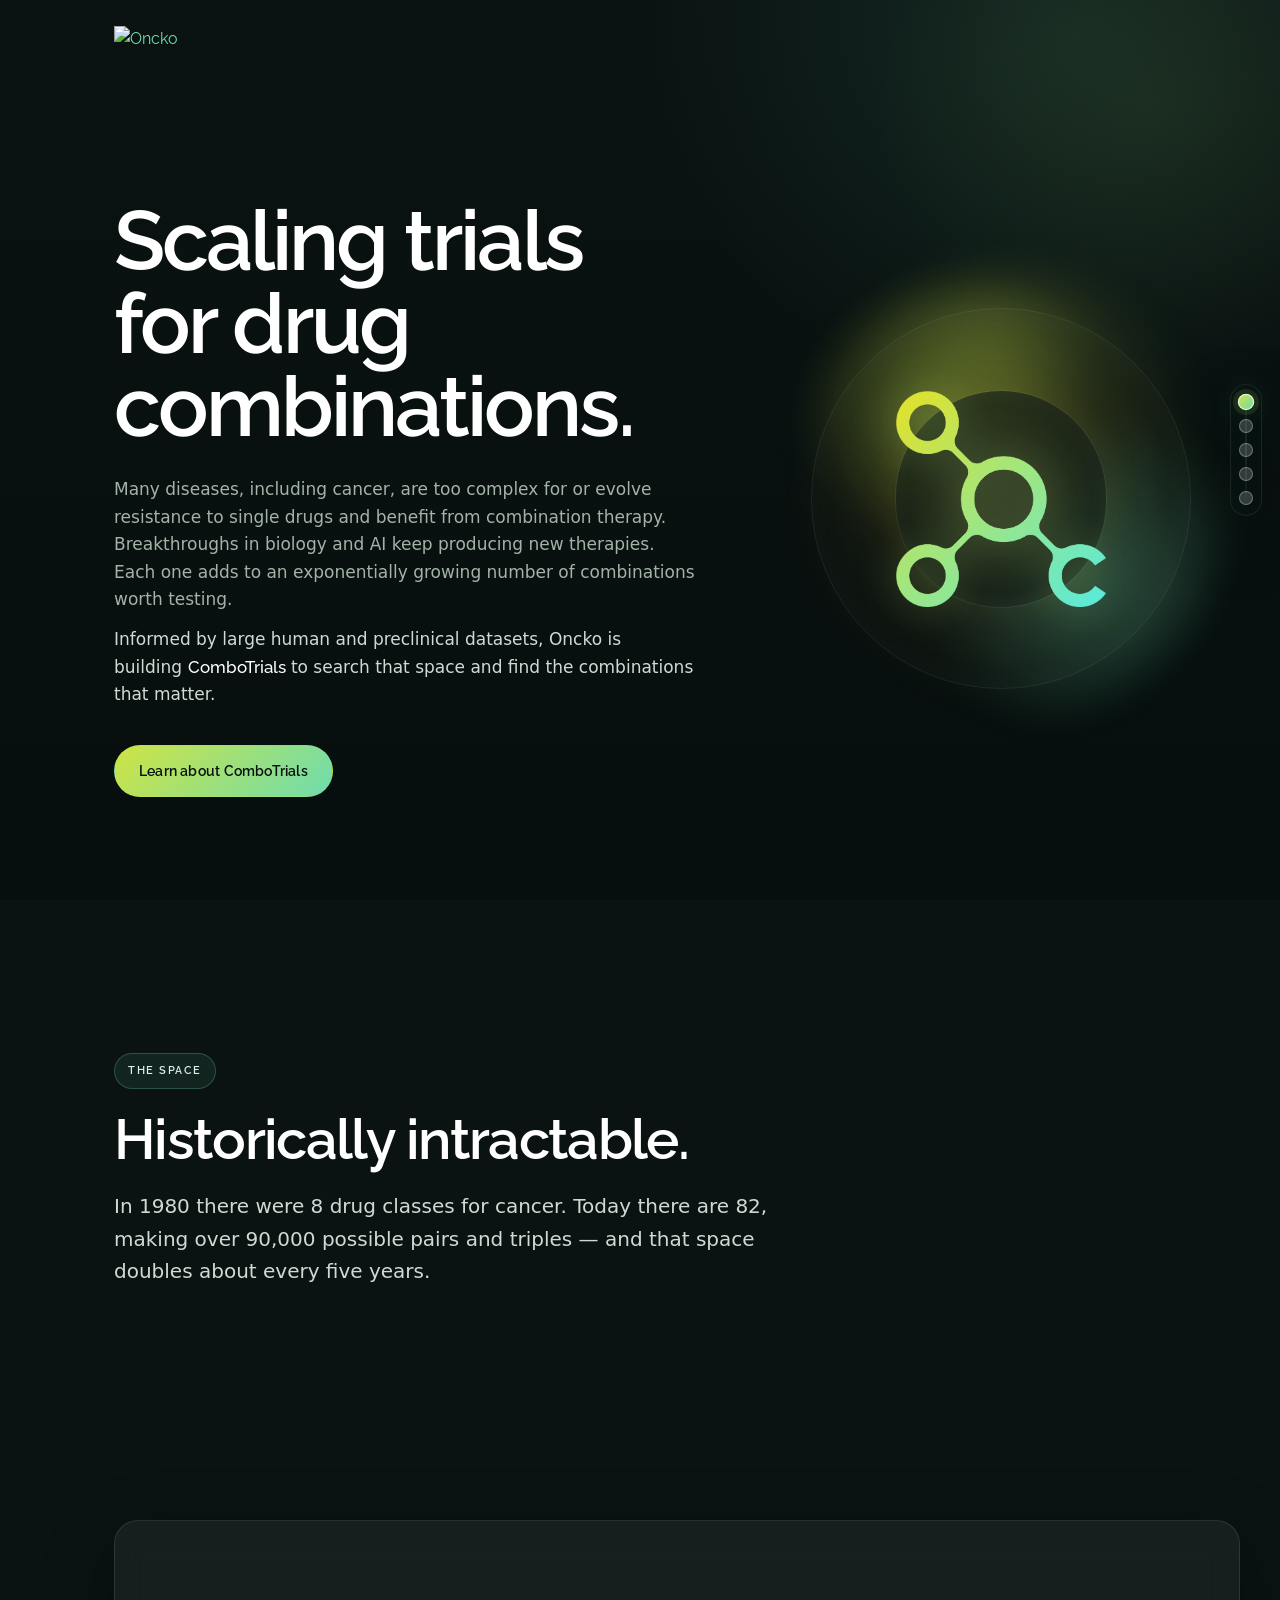
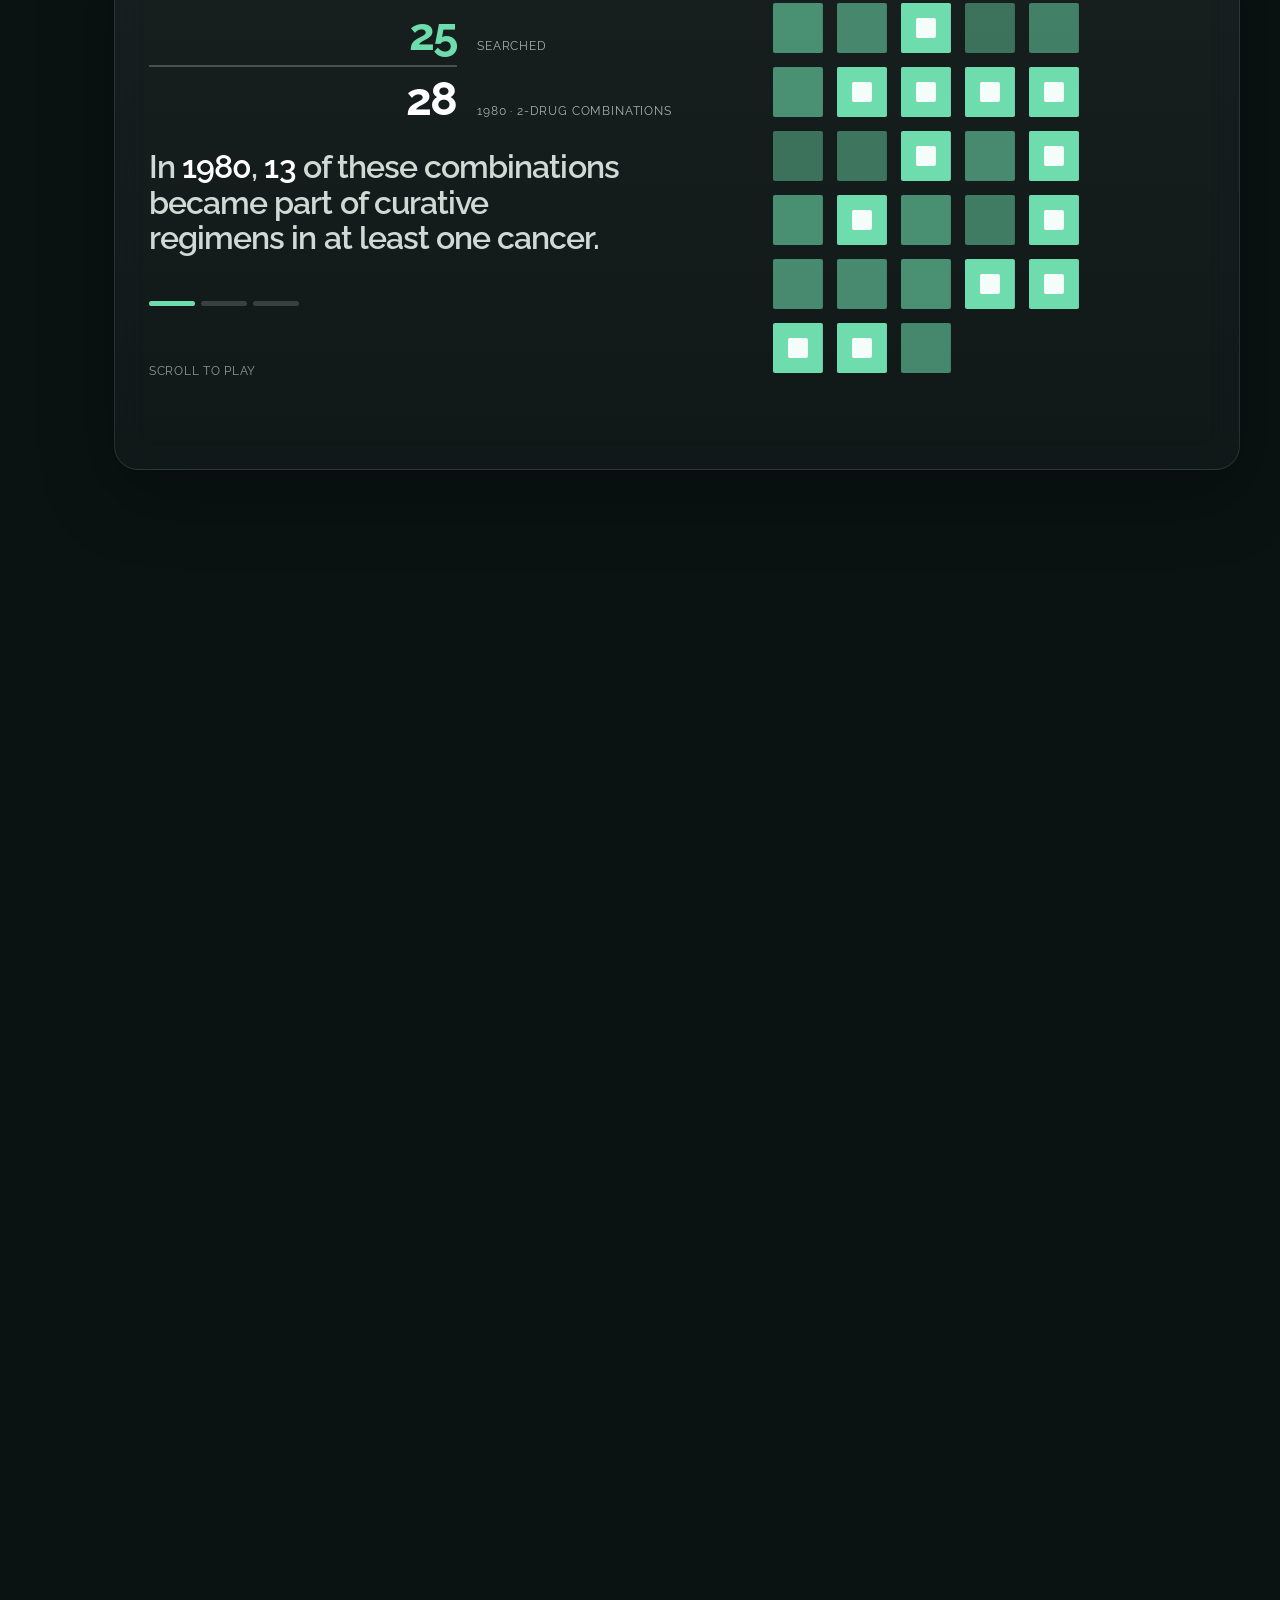
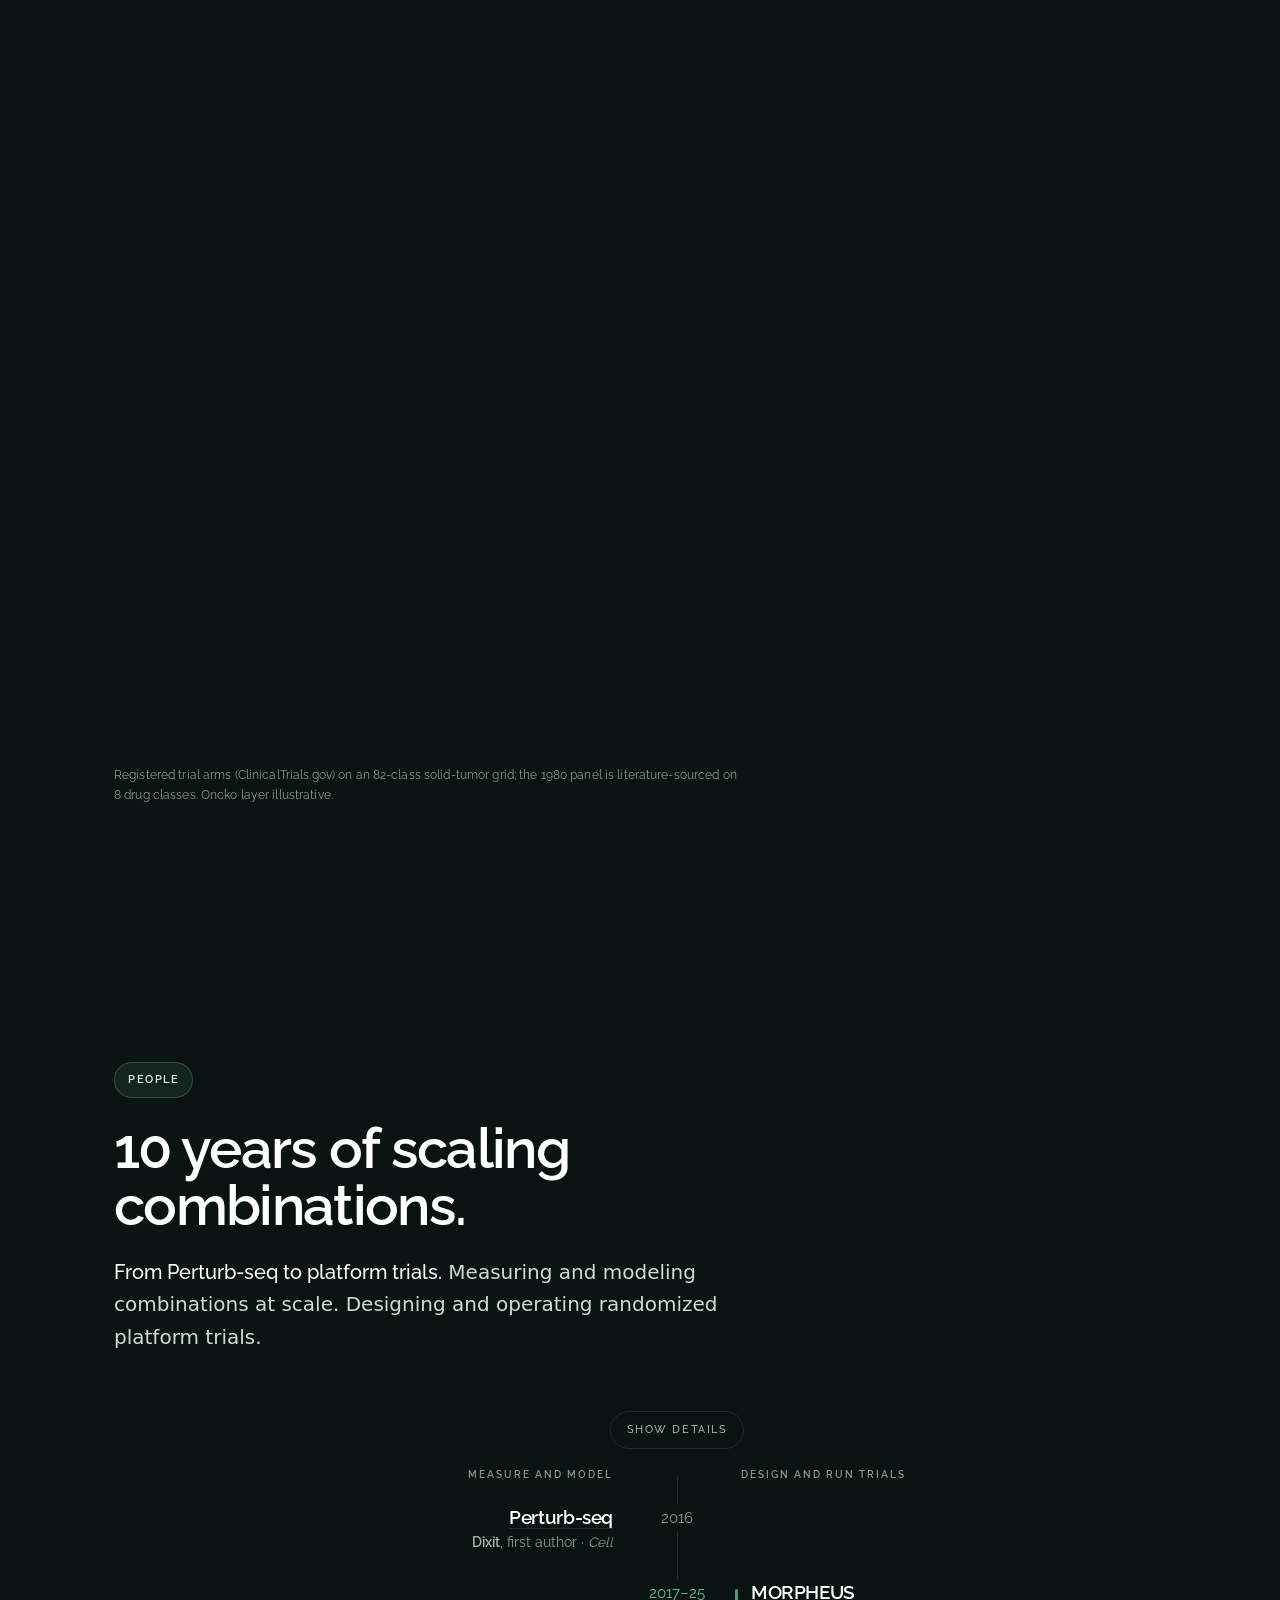
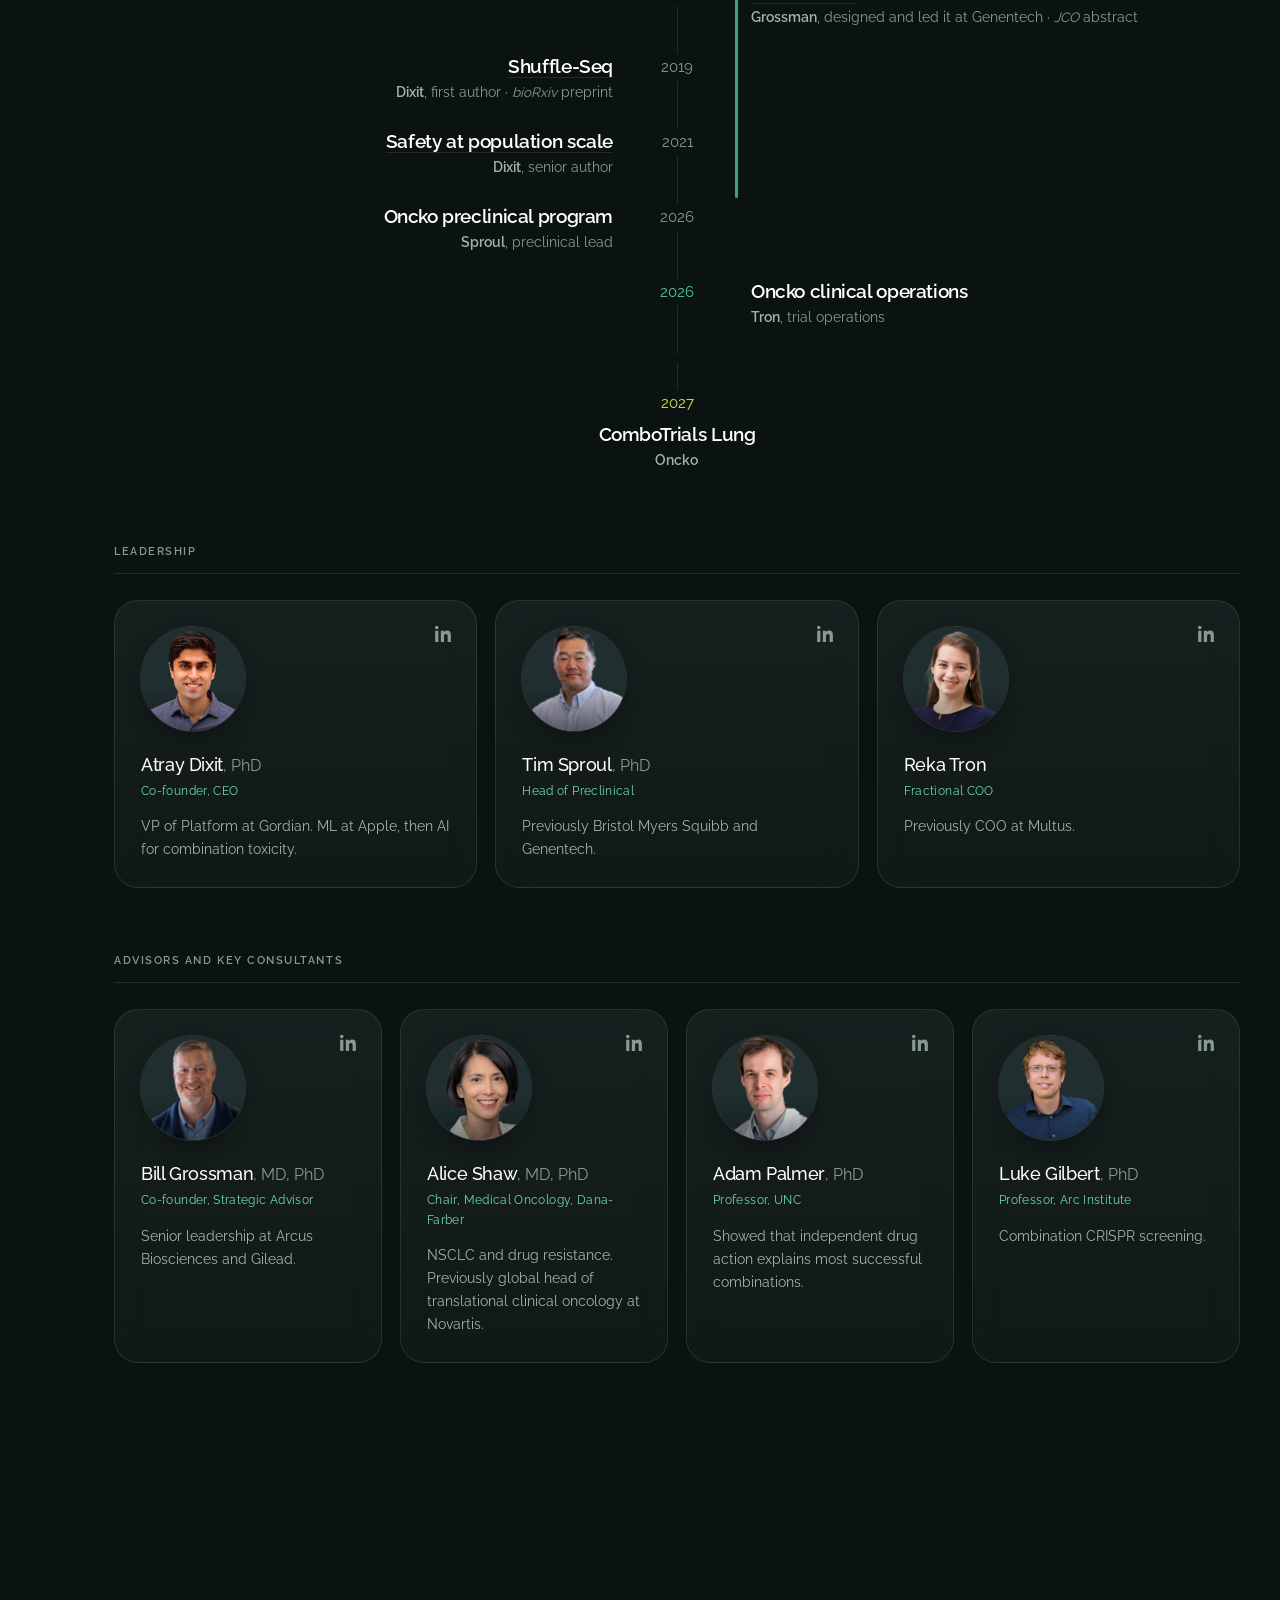
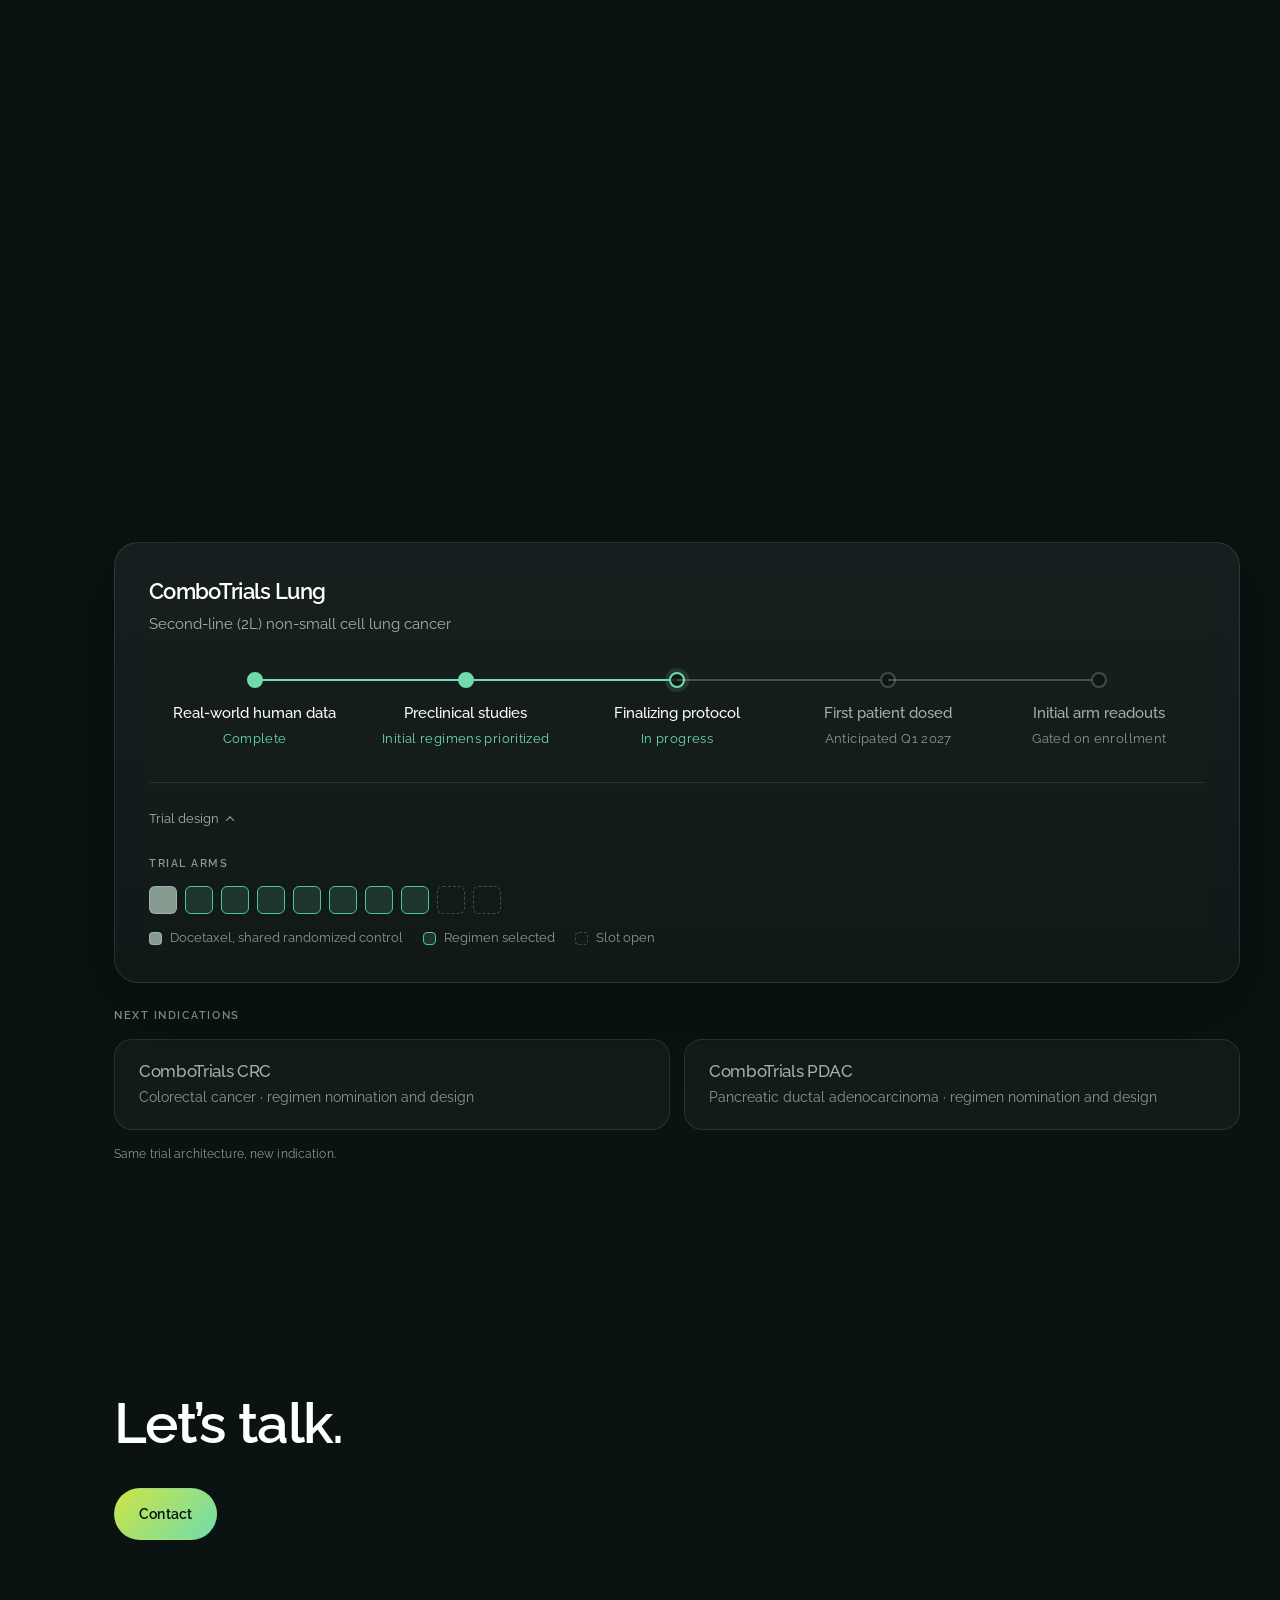
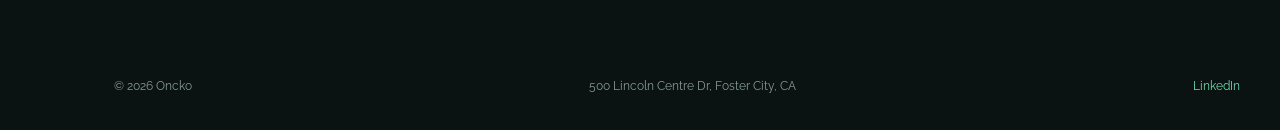
==== commit 33c8cc23: "Raleway, self-hosted, and the accepted half of the type review Font: Raleway replaces Poppins, to ma" ====
--- a/index.html
+++ b/index.html
@@ -53,9 +53,8 @@
     gtag('config', 'G-SZGFS13KK4');
   </script>
 
-  <link rel="preconnect" href="https://fonts.googleapis.com">
-  <link rel="preconnect" href="https://fonts.gstatic.com" crossorigin>
-  <link href="https://fonts.googleapis.com/css2?family=Poppins:wght@300;400;500;600&display=swap" rel="stylesheet">
+  <link rel="preload" href="fonts/raleway-latin-400-normal.woff2" as="font" type="font/woff2" crossorigin>
+  <link rel="preload" href="fonts/raleway-latin-600-normal.woff2" as="font" type="font/woff2" crossorigin>
 
   <link rel="icon" href="img/favicon/favicon.ico">
   <link rel="icon" type="image/png" sizes="32x32" href="img/favicon/favicon-32x32.png">
@@ -64,7 +63,7 @@
   <link rel="icon" type="image/png" sizes="192x192" href="img/favicon/android-chrome-192x192.png">
   <link rel="icon" type="image/png" sizes="512x512" href="img/favicon/android-chrome-512x512.png">
 
-  <link rel="stylesheet" href="css/styles.css?v=20260903">
+  <link rel="stylesheet" href="css/styles.css?v=20260903b">
 </head>
 <body>
 
@@ -505,6 +504,6 @@
     </div>
   </footer>
 
-  <script src="js/main.js?v=20260903"></script>
+  <script src="js/main.js?v=20260903b"></script>
 </body>
 </html>
--- a/css/styles.css
+++ b/css/styles.css
@@ -1,4 +1,10 @@
 
+
+@font-face{font-family:Raleway;font-style:normal;font-weight:300;font-display:swap;src:url(../fonts/raleway-latin-300-normal.woff2) format("woff2");unicode-range:U+0000-00FF,U+0131,U+0152-0153,U+02BB-02BC,U+02C6,U+02DA,U+02DC,U+0304,U+0308,U+0329,U+2000-206F,U+2074,U+20AC,U+2122,U+2191,U+2193,U+2212,U+2215,U+FEFF,U+FFFD}
+@font-face{font-family:Raleway;font-style:normal;font-weight:400;font-display:swap;src:url(../fonts/raleway-latin-400-normal.woff2) format("woff2");unicode-range:U+0000-00FF,U+0131,U+0152-0153,U+02BB-02BC,U+02C6,U+02DA,U+02DC,U+0304,U+0308,U+0329,U+2000-206F,U+2074,U+20AC,U+2122,U+2191,U+2193,U+2212,U+2215,U+FEFF,U+FFFD}
+@font-face{font-family:Raleway;font-style:normal;font-weight:500;font-display:swap;src:url(../fonts/raleway-latin-500-normal.woff2) format("woff2");unicode-range:U+0000-00FF,U+0131,U+0152-0153,U+02BB-02BC,U+02C6,U+02DA,U+02DC,U+0304,U+0308,U+0329,U+2000-206F,U+2074,U+20AC,U+2122,U+2191,U+2193,U+2212,U+2215,U+FEFF,U+FFFD}
+@font-face{font-family:Raleway;font-style:normal;font-weight:600;font-display:swap;src:url(../fonts/raleway-latin-600-normal.woff2) format("woff2");unicode-range:U+0000-00FF,U+0131,U+0152-0153,U+02BB-02BC,U+02C6,U+02DA,U+02DC,U+0304,U+0308,U+0329,U+2000-206F,U+2074,U+20AC,U+2122,U+2191,U+2193,U+2212,U+2215,U+FEFF,U+FFFD}
+@font-face{font-family:Raleway;font-style:normal;font-weight:700;font-display:swap;src:url(../fonts/raleway-latin-700-normal.woff2) format("woff2");unicode-range:U+0000-00FF,U+0131,U+0152-0153,U+02BB-02BC,U+02C6,U+02DA,U+02DC,U+0304,U+0308,U+0329,U+2000-206F,U+2074,U+20AC,U+2122,U+2191,U+2193,U+2212,U+2215,U+FEFF,U+FFFD}
 
 :root {
   --ground:      #0A1312;
@@ -9,16 +15,17 @@
   --rule-strong: rgba(255,255,255,0.22);
 
   --text:  #FFFFFF;
-  --body:  #C9D7CE;
-  --muted: #93A79B;
-  --faint: #7E9186;
+  --ink:   var(--text);
+  --body:  #D0DAD4;
+  --muted: #A2B3A8;
+  --faint: #879A8F;
 
   --lime:      #CEE444;
   --mint:      #6FDCAE;
   --mint-mid:  #4FC49A;
   --mint-wash: rgba(111, 220, 174, 0.14);
 
-  --sans: Poppins, ui-sans-serif, system-ui, -apple-system, "Segoe UI", sans-serif;
+  --sans: Raleway, ui-sans-serif, system-ui, -apple-system, "Segoe UI", sans-serif;
 
   --pad-y:  clamp(84px, 10vw, 140px);
   --pad-x:  clamp(20px, 4vw, 40px);
@@ -39,8 +46,8 @@
   color: var(--body);
   font-family: var(--sans);
   font-size: 16px;
-  font-weight: 300;
-  line-height: 1.7;
+  font-weight: 400;
+  line-height: 1.62;
   -webkit-font-smoothing: antialiased;
 
 }
@@ -81,7 +88,7 @@
   font-size: clamp(2.2rem, min(6.6vw, 10.4vh), 5.4rem);
   font-weight: 600;
   line-height: 0.98;
-  letter-spacing: -0.045em;
+  letter-spacing: -0.035em;
   max-width: 16ch;
 }
 
@@ -89,7 +96,7 @@
   font-size: clamp(2rem, 4.6vw, 3.5rem);
   font-weight: 600;
   line-height: 1.02;
-  letter-spacing: -0.04em;
+  letter-spacing: -0.03em;
   max-width: 22ch;
 }
 
@@ -110,9 +117,9 @@
   border: 1px solid rgba(111, 220, 174, 0.26);
   background: rgba(111, 220, 174, 0.09);
   color: rgba(236, 250, 246, 0.94);
-  font-size: 10.5px;
-  font-weight: 500;
-  letter-spacing: 0.25em;
+  font-size: 11px;
+  font-weight: 600;
+  letter-spacing: 0.14em;
   text-transform: uppercase;
   backdrop-filter: blur(12px);
   -webkit-backdrop-filter: blur(12px);
@@ -122,7 +129,7 @@
 .lede {
   font-size: clamp(17px, 1.6vw, 20px);
   font-weight: 300;
-  line-height: 1.7;
+  line-height: 1.62;
   color: var(--body);
   max-width: 52ch;
 }
@@ -131,17 +138,17 @@
 
 .caption {
   font-size: 12px;
-  font-weight: 300;
-  line-height: 1.8;
+  font-weight: 400;
+  line-height: 1.7;
   letter-spacing: 0.01em;
   color: var(--faint);
   max-width: 90ch;
 }
 
 .label {
-  font-size: 10px;
-  font-weight: 500;
-  letter-spacing: 0.22em;
+  font-size: 11px;
+  font-weight: 600;
+  letter-spacing: 0.14em;
   text-transform: uppercase;
   color: var(--faint);
 }
@@ -289,16 +296,6 @@
   padding-top: clamp(150px, 17vw, 200px);
 }
 
-/* THE ROTATING SWEEP IS A SQUARE BOX. border-radius makes it LOOK like a disc,
-   but the layout box stays square, so rotating it grows its bounding box to
-   root-two of its width, and at some angles that reaches past the viewport: 27px
-   of horizontal page scroll at 1280x720, intermittent because it depends where
-   the 26s rotation happens to be when you look. Only 1280 shows it, because
-   there the content column sits closest to the right edge.
-
-   `clip` rather than `hidden` on purpose: hidden would make this a scroll
-   container, which is the mistake that silently broke scroll-snap on this page
-   once before. The only thing clipped is the part already off-screen. */
 #home { overflow-x: clip; }
 
 .hero-grid {
@@ -314,7 +311,7 @@
   margin-top: 20px;
   font-size: clamp(15.5px, 1.35vw, 17px);
   font-weight: 300;
-  line-height: 1.7;
+  line-height: 1.62;
   color: var(--muted);
   max-width: 56ch;
   text-wrap: pretty;
@@ -342,9 +339,9 @@
   align-items: center;
   gap: 9px;
   border-radius: 999px;
-  font-size: 13px;
+  font-size: 14px;
   font-weight: 500;
-  letter-spacing: 0.04em;
+  letter-spacing: 0.015em;
   padding: 14px 24px;
   border: 1px solid var(--rule-strong);
   color: var(--text);
@@ -375,7 +372,7 @@
 .metric .v {
   font-size: clamp(30px, 3.6vw, 44px);
   font-weight: 500;
-  letter-spacing: -0.045em;
+  letter-spacing: -0.035em;
   line-height: 1;
   color: var(--text);
   font-variant-numeric: tabular-nums;
@@ -385,7 +382,7 @@
   display: block;
   margin-top: 12px;
   font-size: 13px;
-  font-weight: 300;
+  font-weight: 400;
   line-height: 1.55;
   color: var(--muted);
   max-width: 22ch;
@@ -757,7 +754,7 @@
 .onb-line {
   font-size: clamp(26px, 6.6vw, 38px);
   font-weight: 600;
-  letter-spacing: -0.038em;
+  letter-spacing: -0.03em;
   line-height: 1.12;
   margin: 0;
   color: var(--body);
@@ -886,7 +883,7 @@
   .onb-side { gap: 16px; }
 }
 
-@media (max-width: 640px) {
+@media (min-width: 521px) and (max-width: 640px) {
   .tier + .tier .people { grid-template-columns: repeat(2, minmax(0, 1fr)); gap: 10px; }
   .tier + .tier .person { padding: 16px 14px; }
   .tier + .tier .avatar { width: clamp(52px, 15vw, 68px); }
@@ -956,9 +953,9 @@
 .tl-body { grid-column: 2; grid-row: 1 / span 2; min-width: 0; }
 
 .tl-tag {
-  font-size: 9px;
+  font-size: 11px;
   font-weight: 600;
-  letter-spacing: 0.16em;
+  letter-spacing: 0.14em;
   text-transform: uppercase;
   color: var(--faint);
   line-height: 1.9;
@@ -1175,7 +1172,7 @@
 
 .layer .label { display: block; margin-bottom: 14px; }
 .layer strong { display: block; font-size: 16px; font-weight: 500; color: var(--mint); margin-bottom: 6px; }
-.layer p { font-size: 13.5px; font-weight: 300; line-height: 1.6; color: var(--muted); }
+.layer p { font-size: 13.5px; font-weight: 400; line-height: 1.6; color: var(--muted); }
 
 .cp .loop-line {
   font-size: clamp(16px, 1.6vw, 19px);
@@ -1198,7 +1195,7 @@
 }
 
 .cp .program h3 { font-size: 22px; font-weight: 600; letter-spacing: -0.03em; }
-.cp .indication { font-size: 15px; font-weight: 300; color: var(--muted); margin-top: 6px; }
+.cp .indication { font-size: 15px; font-weight: 400; color: var(--muted); margin-top: 6px; }
 
 .cp .track {
   list-style: none;
@@ -1244,13 +1241,13 @@
 .cp .stage.done .dot { background: var(--mint); border-color: var(--mint); }
 .cp .stage.current .dot { border-color: var(--mint); box-shadow: 0 0 0 4px var(--mint-wash); }
 
-.cp .stage-name { font-size: 13.5px; font-weight: 400; line-height: 1.4; color: var(--faint); }
+.cp .stage-name { font-size: 14.5px; font-weight: 500; line-height: 1.4; color: var(--muted); }
 .cp .stage.done .stage-name,
 .cp .stage.current .stage-name { color: var(--text); }
 
 .cp .stage-status {
-  font-size: 11px;
-  font-weight: 300;
+  font-size: 12.5px;
+  font-weight: 400;
   letter-spacing: 0.03em;
   color: var(--faint);
   margin-top: 6px;
@@ -1295,7 +1292,7 @@
   border: 1px solid var(--rule);
   padding: 12px 14px;
   font-size: 12.5px;
-  font-weight: 300;
+  font-weight: 400;
   line-height: 1.6;
   color: var(--muted);
   text-align: left;
@@ -1364,20 +1361,20 @@
   align-items: center;
   gap: 8px;
   font-size: 12.5px;
-  font-weight: 300;
+  font-weight: 400;
   color: var(--faint);
 }
 .cp .arm-keys .arm { width: 13px; flex: 0 0 auto; border-radius: 4px; }
 
 .cp .control-row { display: flex; align-items: center; gap: 13px; }
 .cp .control-row .arm { width: 28px; flex: 0 0 auto; }
-.cp .control-row span { font-size: 15px; font-weight: 300; color: var(--text); }
+.cp .control-row span { font-size: 15px; font-weight: 400; color: var(--text); }
 
 .cp .next { display: grid; gap: 14px; }
 .cp .next-row { display: grid; grid-template-columns: repeat(auto-fit, minmax(250px, 1fr)); gap: 14px; }
 .cp .next-card { border-radius: 18px; border: 1px solid var(--rule); background: var(--panel-2); padding: 20px 24px; }
 .cp .next-card h3 { font-size: 17px; font-weight: 500; color: var(--muted); }
-.cp .next-card p { font-size: 14px; font-weight: 300; color: var(--faint); margin-top: 4px; }
+.cp .next-card p { font-size: 14px; font-weight: 400; color: var(--faint); margin-top: 4px; }
 
 .tier + .tier { margin-top: clamp(46px, 5vw, 68px); }
 
@@ -1394,8 +1391,8 @@
 
 .join p {
   font-size: 15px;
-  font-weight: 300;
-  line-height: 1.7;
+  font-weight: 400;
+  line-height: 1.62;
   color: var(--muted);
   max-width: 62ch;
   margin: 0 0 18px;
@@ -1448,7 +1445,7 @@
 .person h3 { color: var(--text); margin-bottom: 5px; }
 .person h3 .deg { font-weight: 400; font-size: 0.86em; letter-spacing: 0; color: var(--faint); }
 .person .role { font-size: 12px; font-weight: 400; letter-spacing: 0.03em; color: var(--mint); margin-bottom: 14px; }
-.person .bio { font-size: 14px; font-weight: 300; line-height: 1.65; color: var(--muted); }
+.person .bio { font-size: 14px; font-weight: 400; line-height: 1.65; color: var(--muted); }
 
 .person .li { position: absolute; top: 24px; right: 24px; color: var(--faint); transition: color 200ms var(--ease); }
 .person:hover .li { color: var(--mint); }
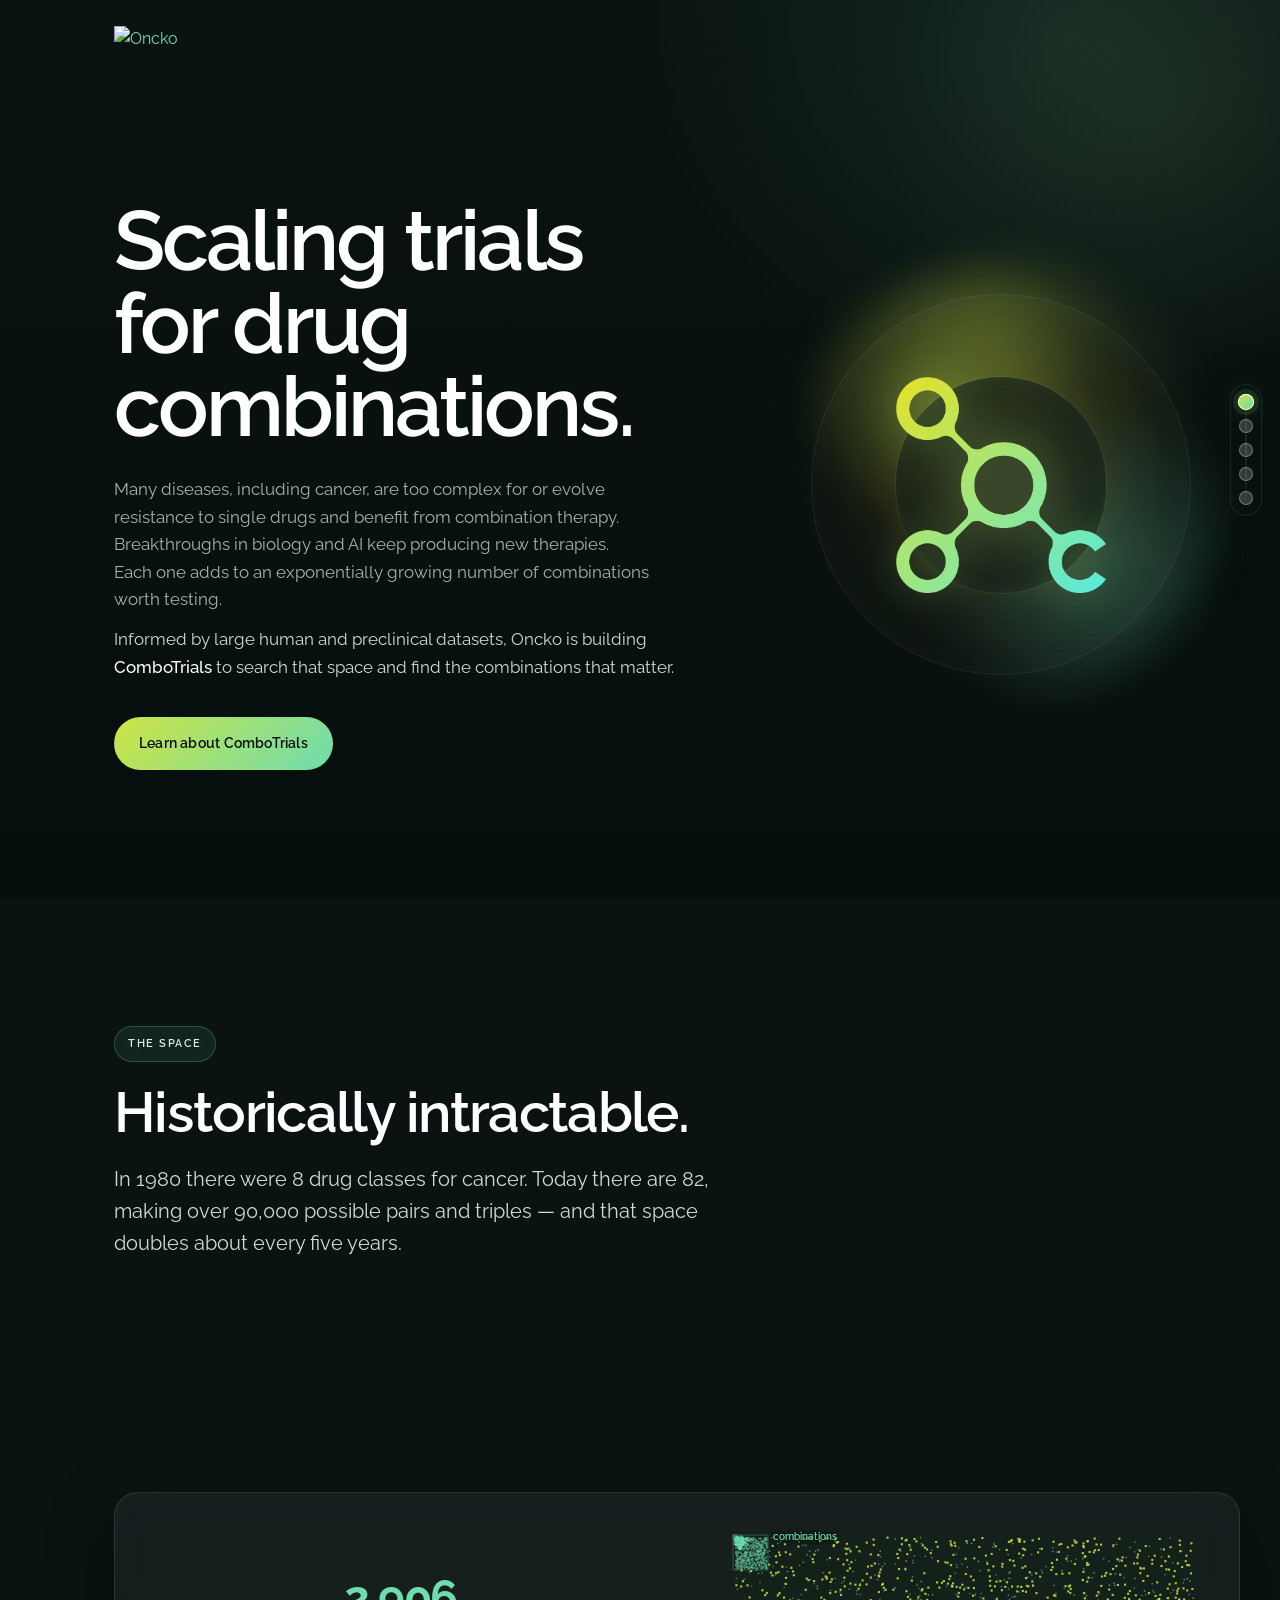
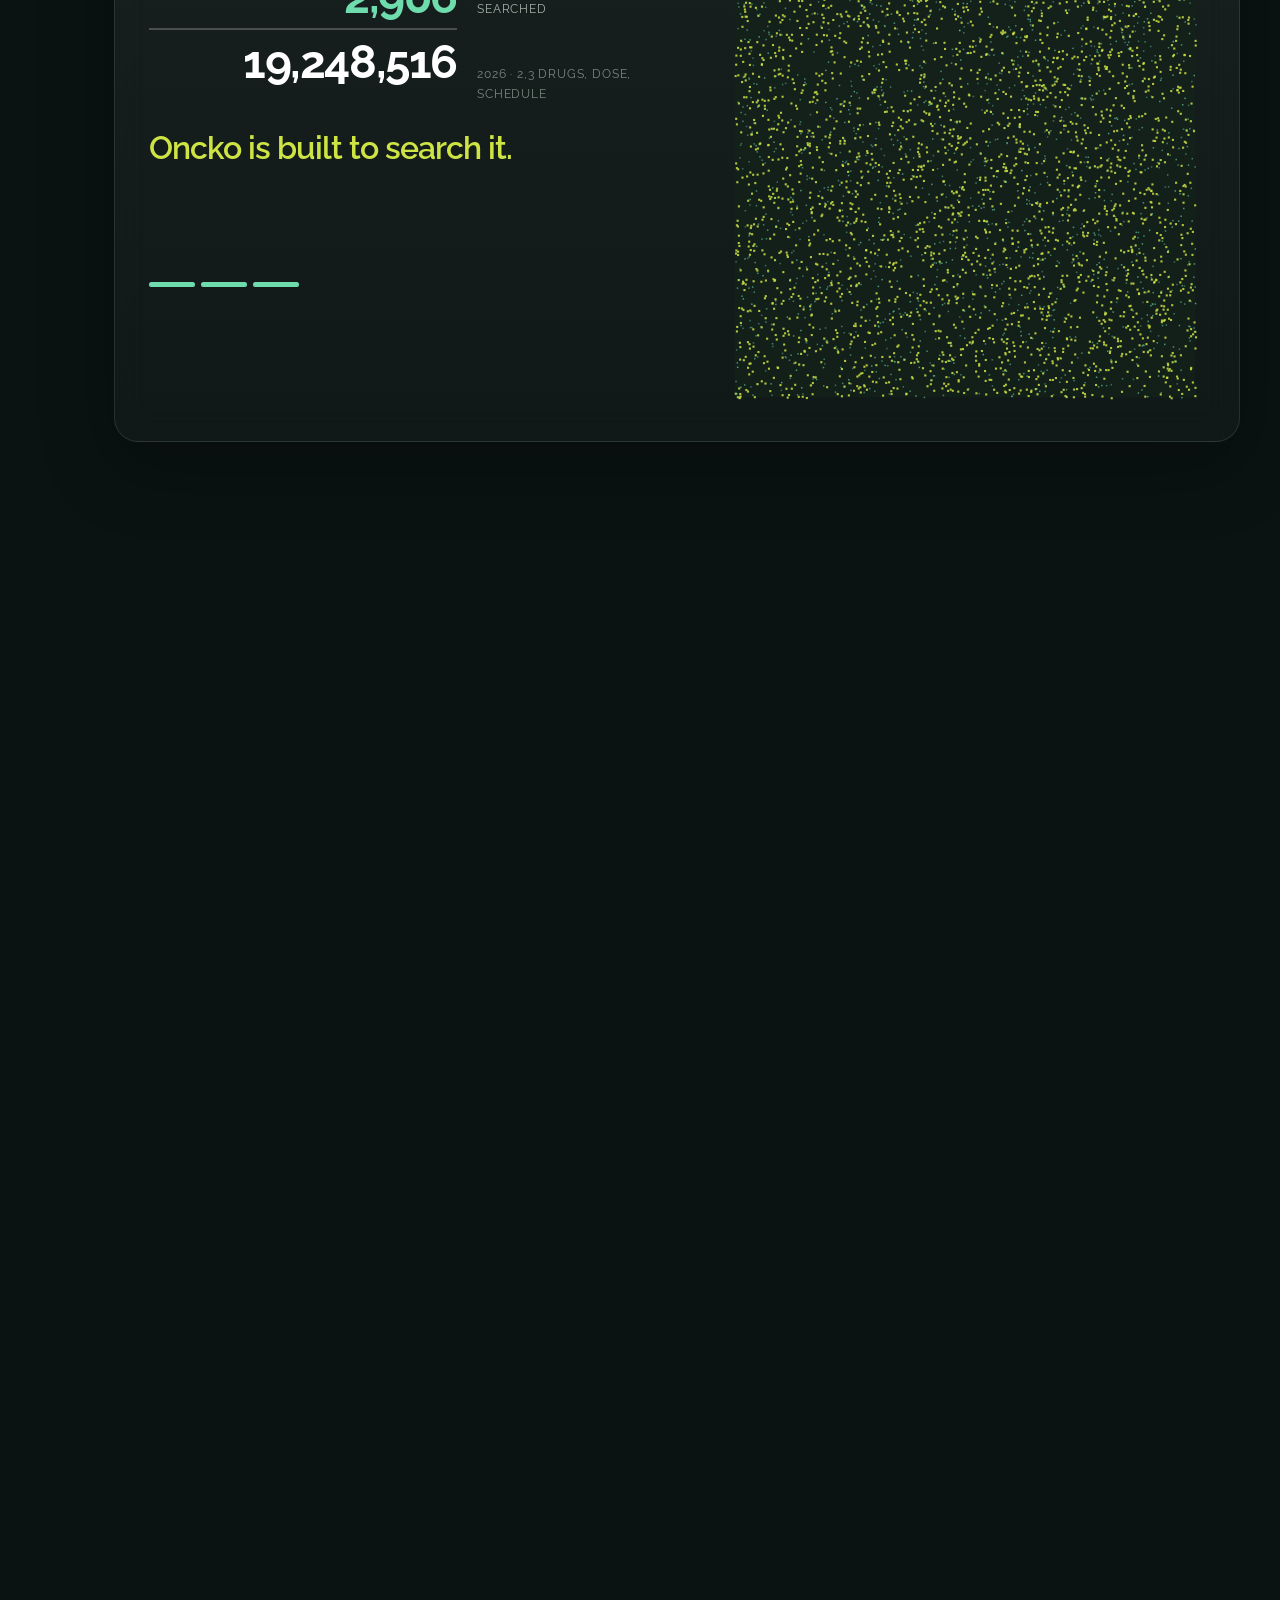
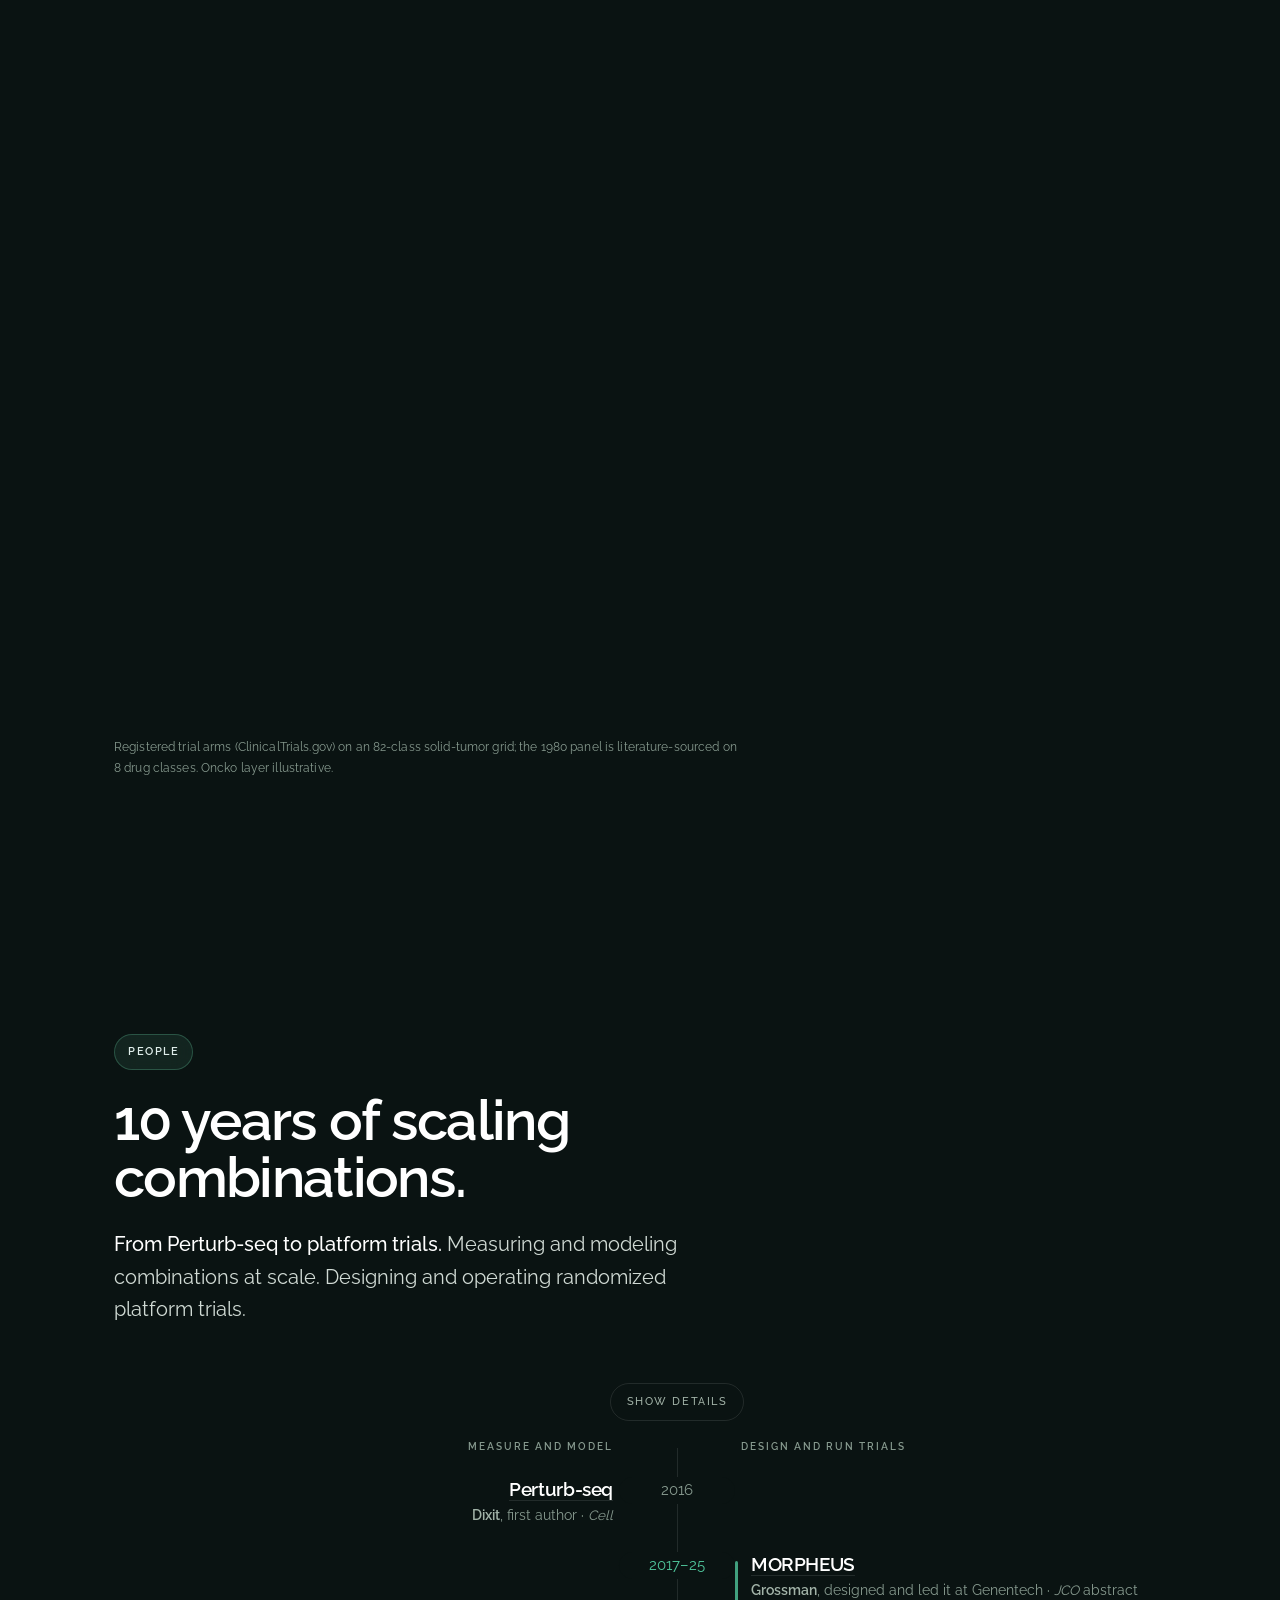
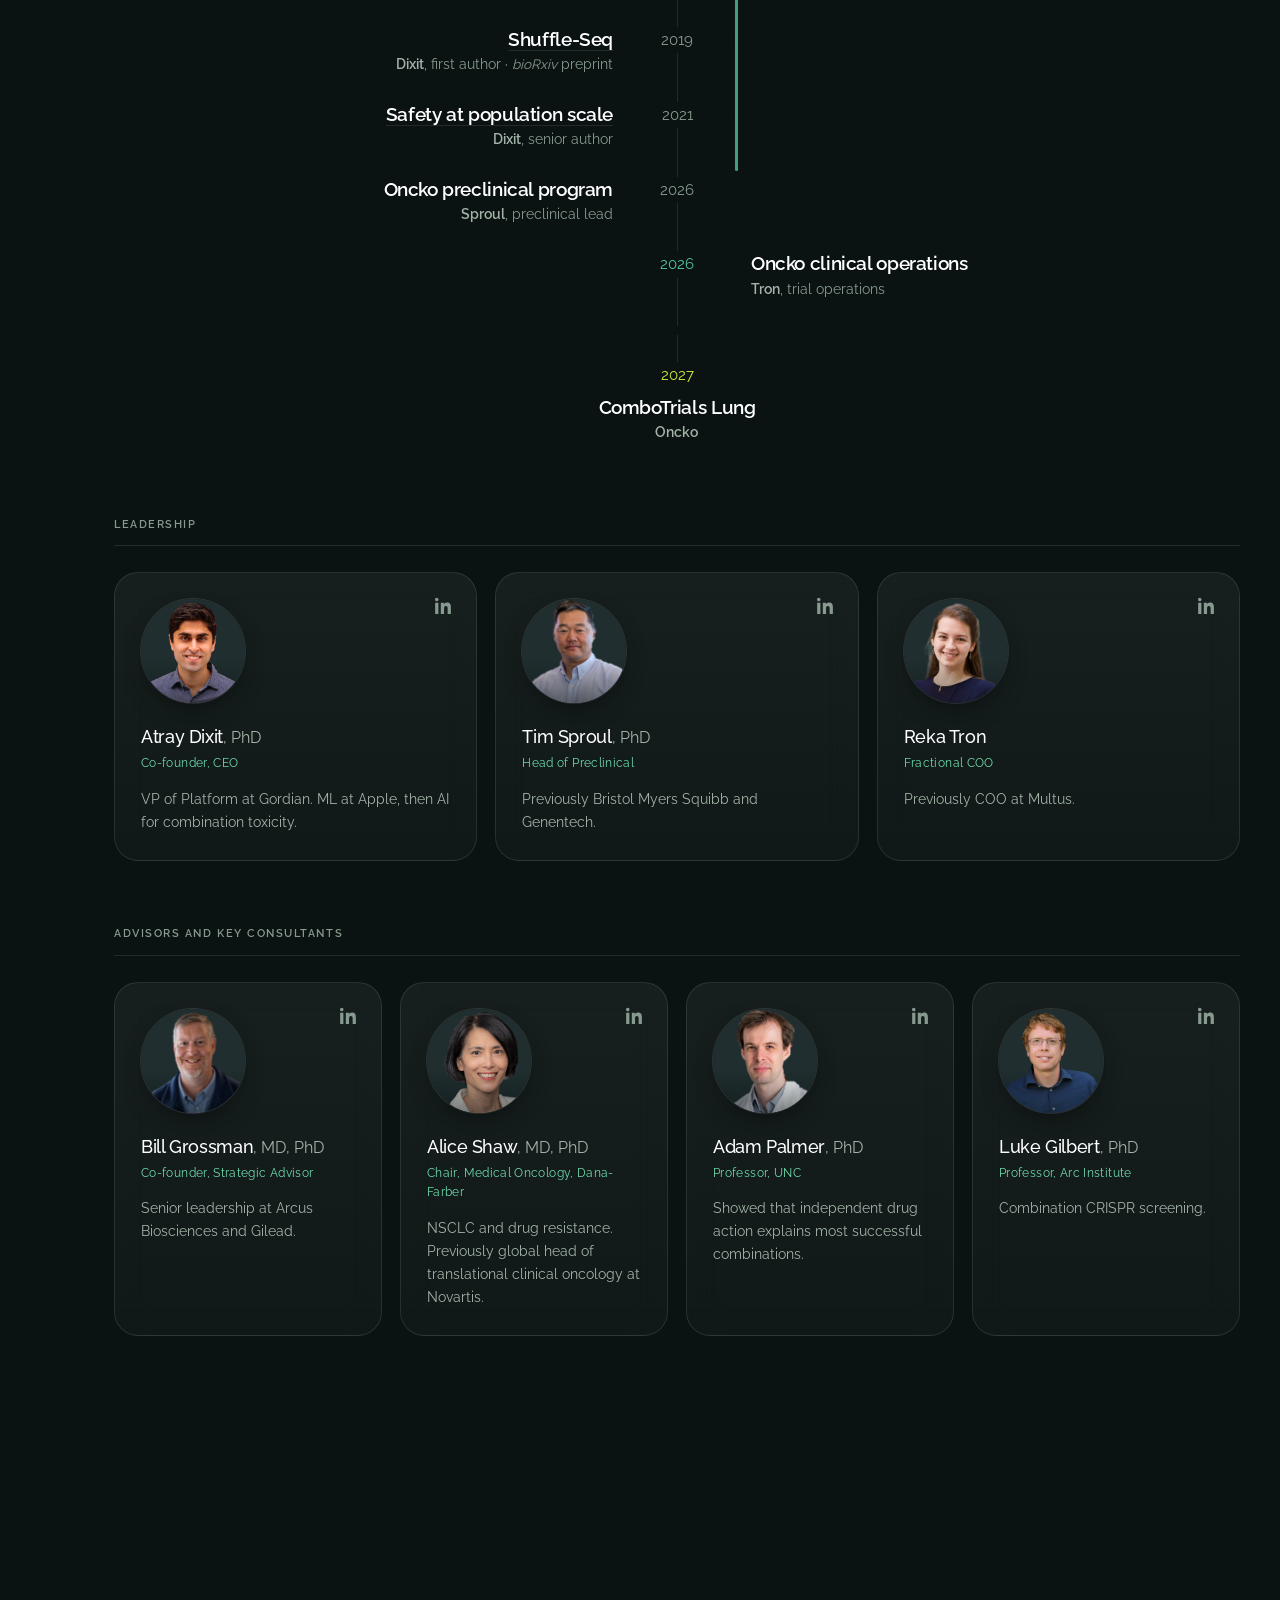
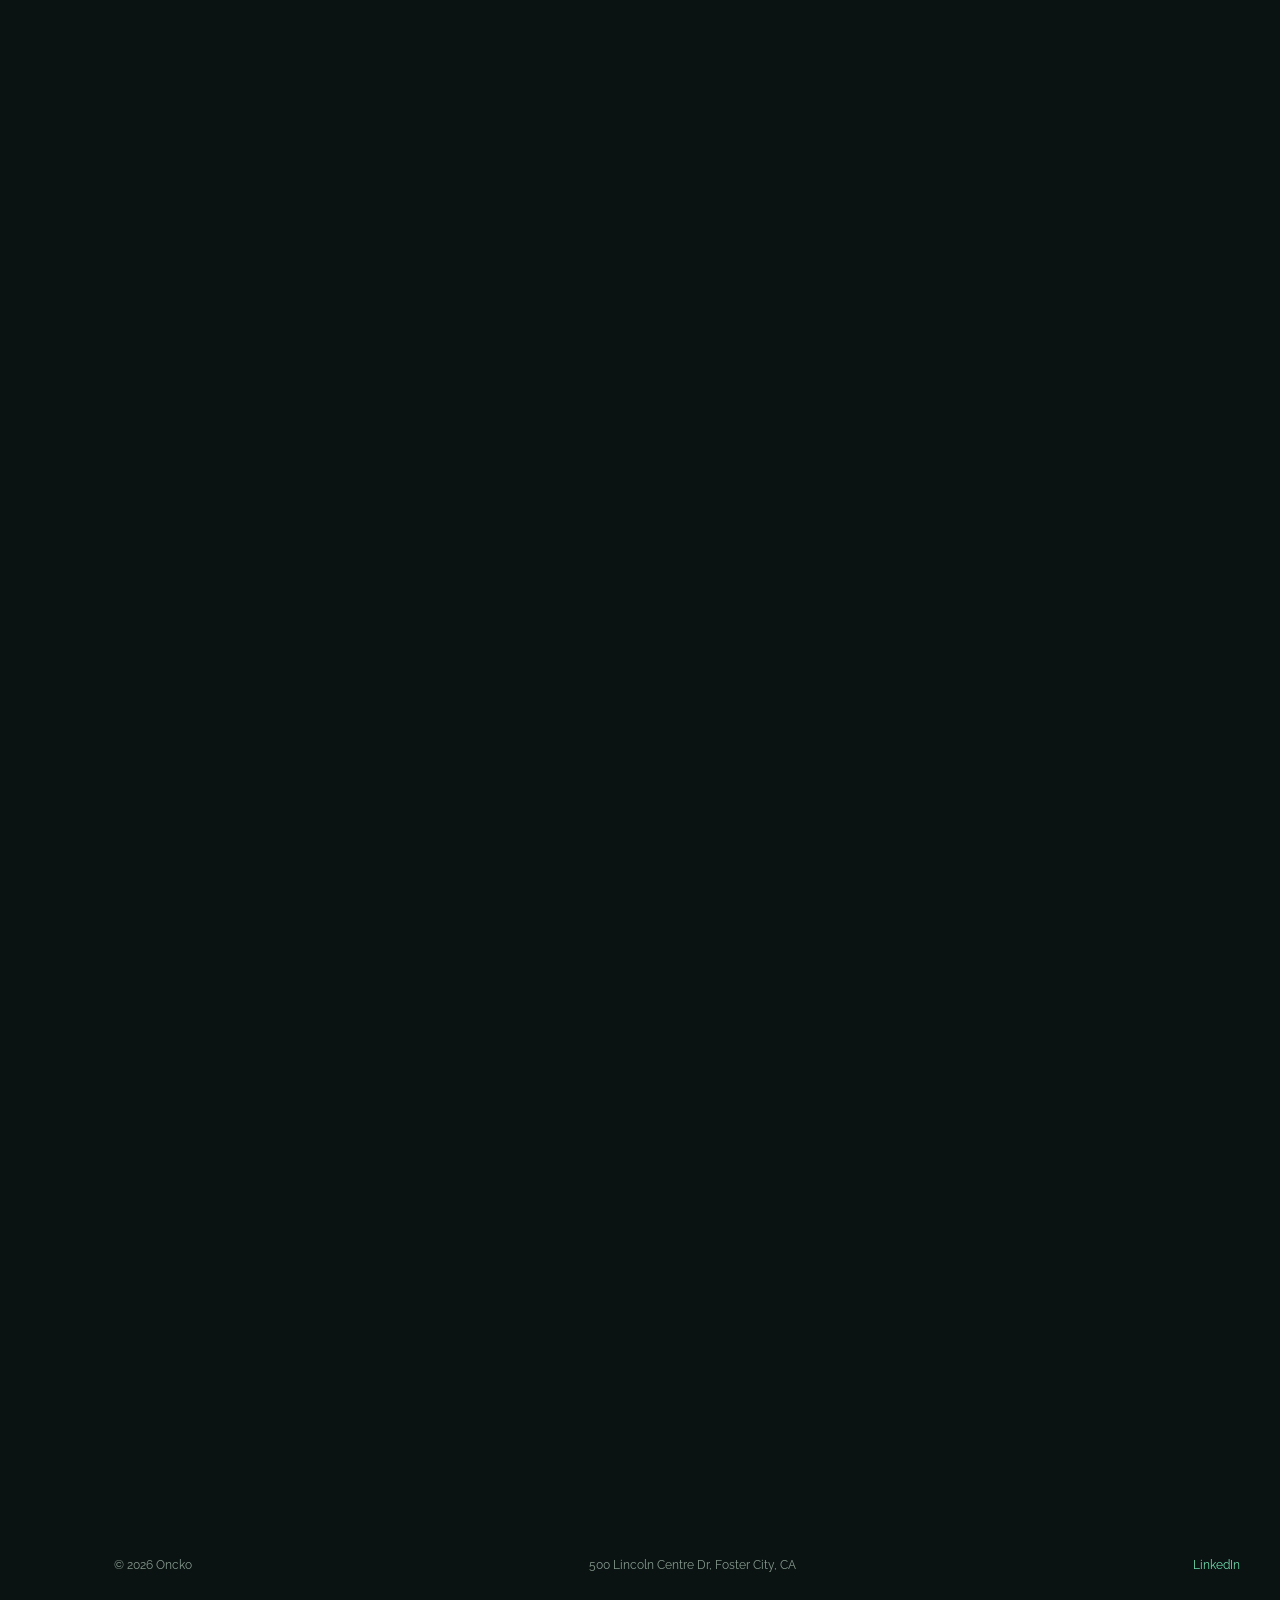
==== commit 1f3c9789: "Trials copy: solid tumors, and the next two programs carry no indication Lede drops the named indica" ====
--- a/index.html
+++ b/index.html
@@ -63,7 +63,7 @@
   <link rel="icon" type="image/png" sizes="192x192" href="img/favicon/android-chrome-192x192.png">
   <link rel="icon" type="image/png" sizes="512x512" href="img/favicon/android-chrome-512x512.png">
 
-  <link rel="stylesheet" href="css/styles.css?v=20260903b">
+  <link rel="stylesheet" href="css/styles.css?v=20260903c">
 </head>
 <body>
 
@@ -385,7 +385,7 @@
 
           <p class="lede">
             Platform clinical trials designed to scale combination testing. Built for teams exploring
-            new combinations in lung, colorectal or pancreatic cancer.
+            new combinations in solid tumors.
           </p>
         </div>
 
@@ -467,17 +467,12 @@
             <span class="label">Next indications</span>
             <div class="next-row">
               <div class="next-card">
-                <h3>ComboTrials CRC</h3>
-                <p>Colorectal cancer &middot; regimen nomination and design</p>
+                <h3>ComboTrials2</h3>
               </div>
               <div class="next-card">
-                <h3>ComboTrials PDAC</h3>
-                <p>Pancreatic ductal adenocarcinoma &middot; regimen nomination and design</p>
+                <h3>ComboTrials3</h3>
               </div>
             </div>
-            <p class="caption">
-              Same trial architecture, new indication.
-            </p>
           </div>
         </div>
       </div>
@@ -504,6 +499,6 @@
     </div>
   </footer>
 
-  <script src="js/main.js?v=20260903b"></script>
+  <script src="js/main.js?v=20260903c"></script>
 </body>
 </html>
--- a/css/styles.css
+++ b/css/styles.css
@@ -1,6 +1,5 @@
 
 
-@font-face{font-family:Raleway;font-style:normal;font-weight:300;font-display:swap;src:url(../fonts/raleway-latin-300-normal.woff2) format("woff2");unicode-range:U+0000-00FF,U+0131,U+0152-0153,U+02BB-02BC,U+02C6,U+02DA,U+02DC,U+0304,U+0308,U+0329,U+2000-206F,U+2074,U+20AC,U+2122,U+2191,U+2193,U+2212,U+2215,U+FEFF,U+FFFD}
 @font-face{font-family:Raleway;font-style:normal;font-weight:400;font-display:swap;src:url(../fonts/raleway-latin-400-normal.woff2) format("woff2");unicode-range:U+0000-00FF,U+0131,U+0152-0153,U+02BB-02BC,U+02C6,U+02DA,U+02DC,U+0304,U+0308,U+0329,U+2000-206F,U+2074,U+20AC,U+2122,U+2191,U+2193,U+2212,U+2215,U+FEFF,U+FFFD}
 @font-face{font-family:Raleway;font-style:normal;font-weight:500;font-display:swap;src:url(../fonts/raleway-latin-500-normal.woff2) format("woff2");unicode-range:U+0000-00FF,U+0131,U+0152-0153,U+02BB-02BC,U+02C6,U+02DA,U+02DC,U+0304,U+0308,U+0329,U+2000-206F,U+2074,U+20AC,U+2122,U+2191,U+2193,U+2212,U+2215,U+FEFF,U+FFFD}
 @font-face{font-family:Raleway;font-style:normal;font-weight:600;font-display:swap;src:url(../fonts/raleway-latin-600-normal.woff2) format("woff2");unicode-range:U+0000-00FF,U+0131,U+0152-0153,U+02BB-02BC,U+02C6,U+02DA,U+02DC,U+0304,U+0308,U+0329,U+2000-206F,U+2074,U+20AC,U+2122,U+2191,U+2193,U+2212,U+2215,U+FEFF,U+FFFD}
@@ -128,7 +127,7 @@
 
 .lede {
   font-size: clamp(17px, 1.6vw, 20px);
-  font-weight: 300;
+  font-weight: 400;
   line-height: 1.62;
   color: var(--body);
   max-width: 52ch;
@@ -310,7 +309,7 @@
 .hero-support {
   margin-top: 20px;
   font-size: clamp(15.5px, 1.35vw, 17px);
-  font-weight: 300;
+  font-weight: 400;
   line-height: 1.62;
   color: var(--muted);
   max-width: 56ch;
@@ -893,6 +892,11 @@
   .tier + .tier .li { display: none; }
 }
 
+@media (max-width: 520px) {
+  .tier + .tier .person { padding: 20px; }
+  .tier + .tier .avatar { width: clamp(72px, 20vw, 80px); margin-bottom: 17px; }
+}
+
 @media (max-height: 480px) {
   .board-wrap.pad { padding: 14px; }
   .onb { gap: 9px; }
@@ -1443,7 +1447,7 @@
   pointer-events: none;
 }
 .person h3 { color: var(--text); margin-bottom: 5px; }
-.person h3 .deg { font-weight: 400; font-size: 0.86em; letter-spacing: 0; color: var(--faint); }
+.person h3 .deg { font-weight: 400; font-size: 0.86em; letter-spacing: 0; color: var(--muted); }
 .person .role { font-size: 12px; font-weight: 400; letter-spacing: 0.03em; color: var(--mint); margin-bottom: 14px; }
 .person .bio { font-size: 14px; font-weight: 400; line-height: 1.65; color: var(--muted); }
 
